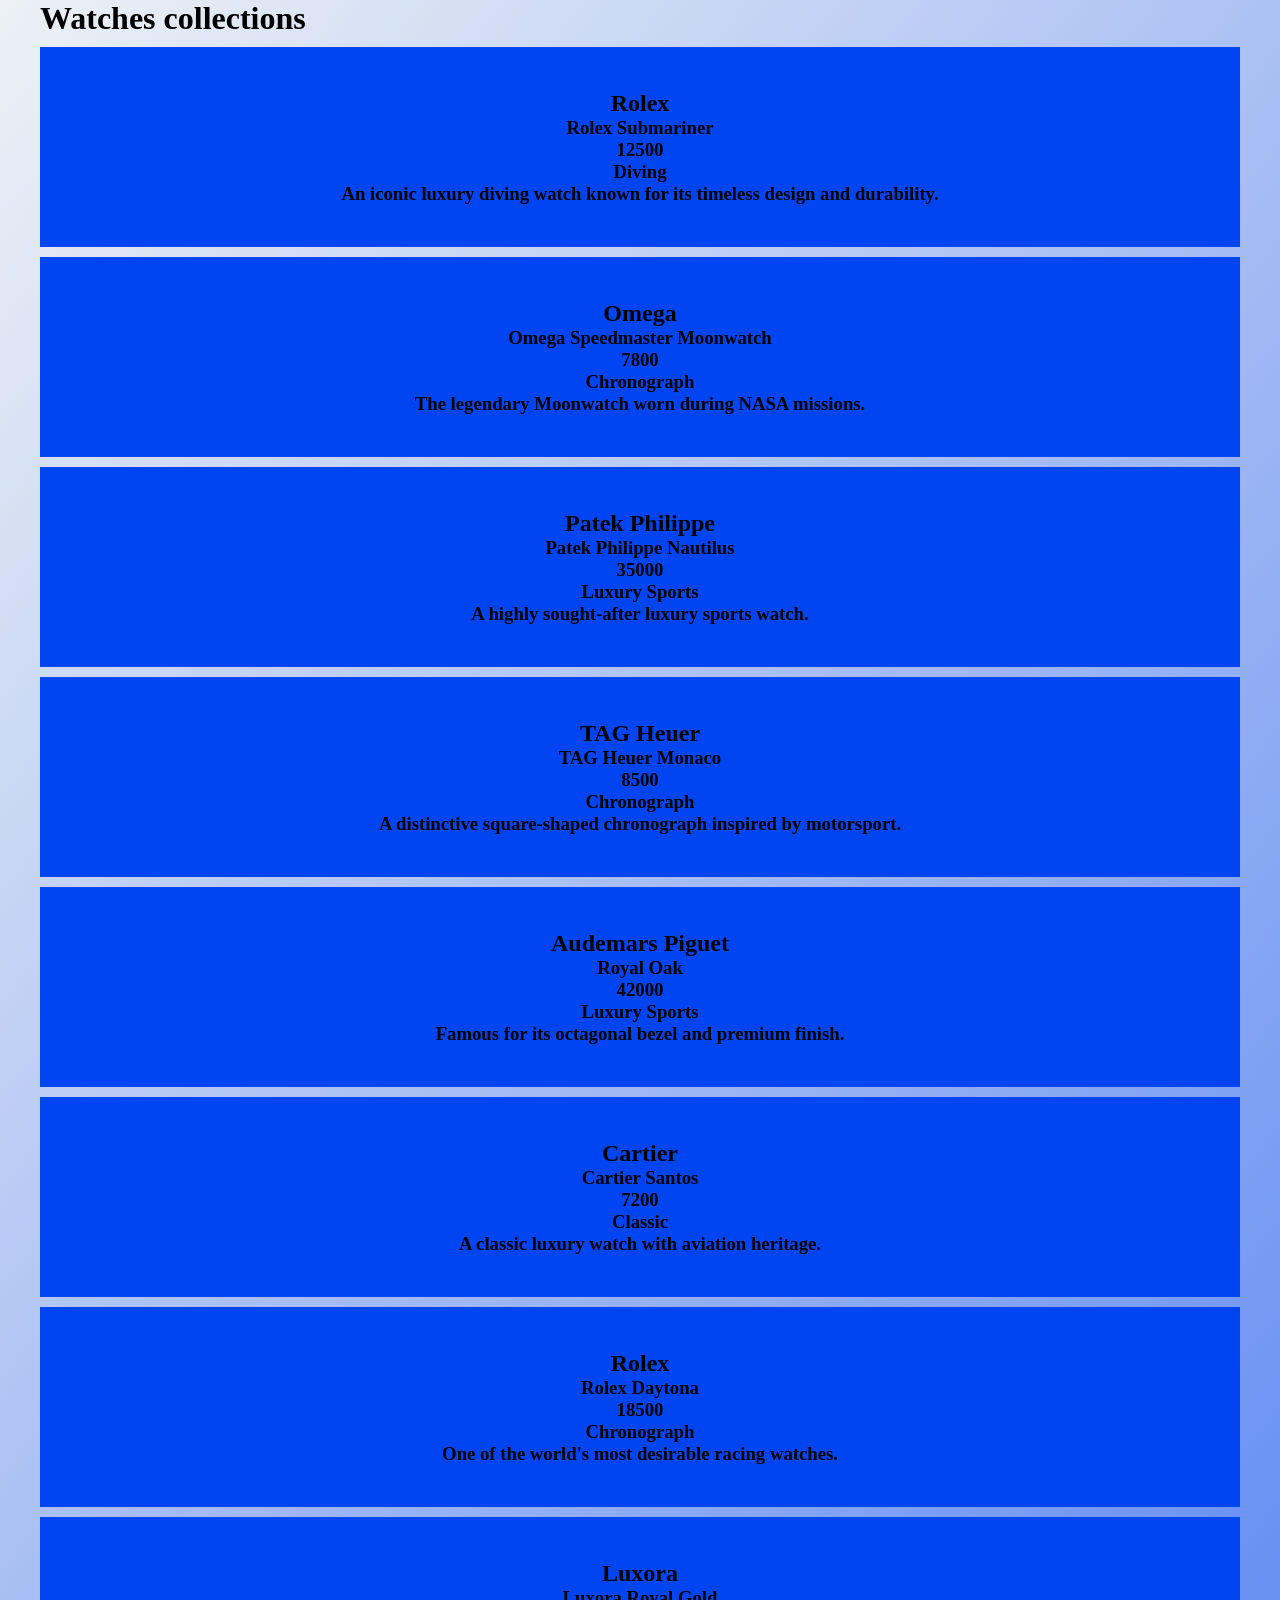
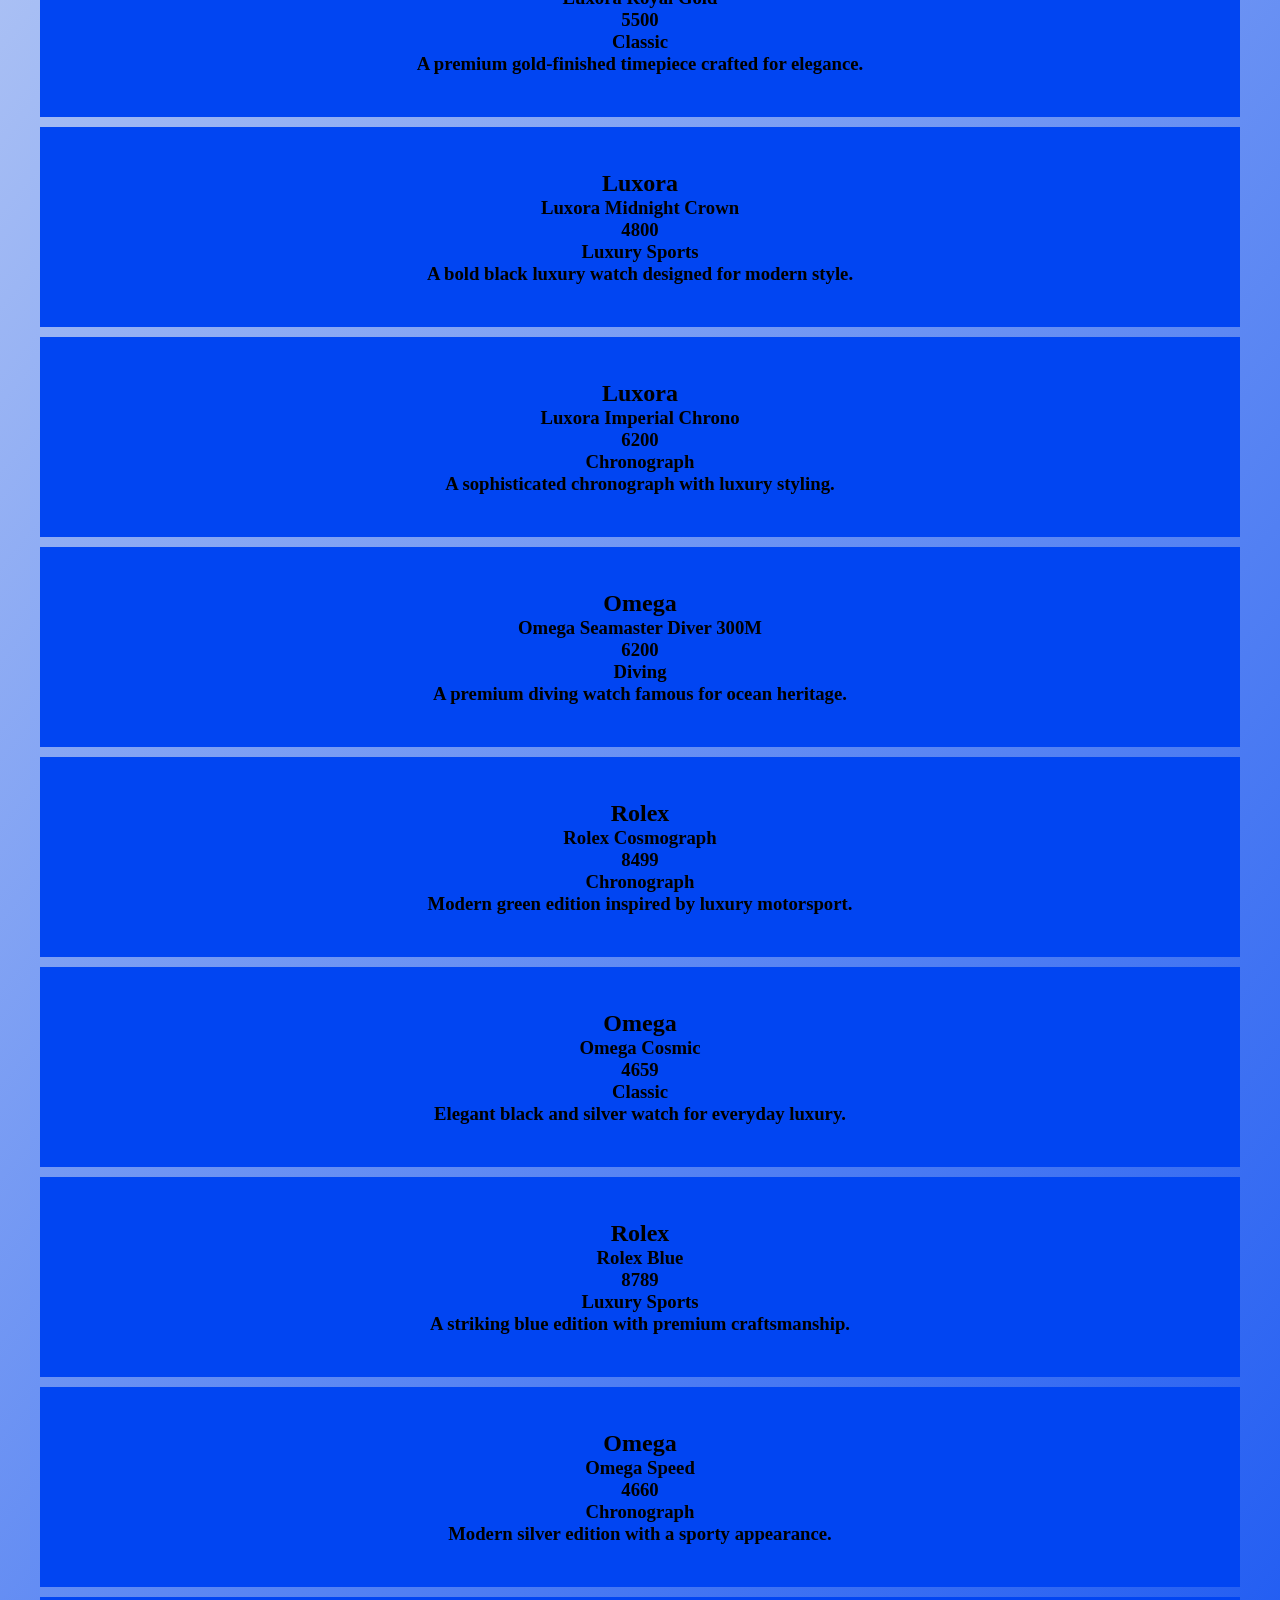
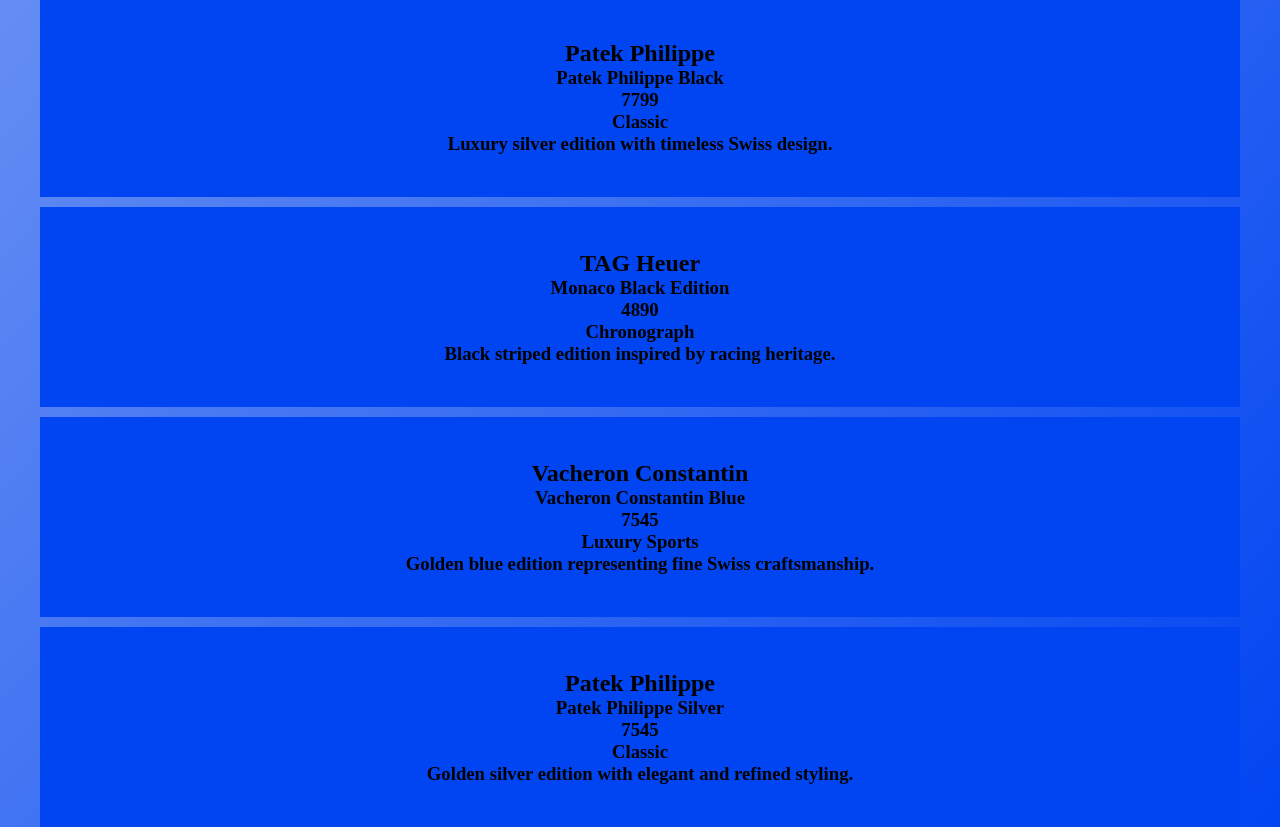
==== productsLists/products.html @ 87d38f94 "some js functionality done.." ====
<!DOCTYPE html>
<html lang="en">
<head>
    <meta charset="UTF-8">
    <meta name="viewport" content="width=device-width, initial-scale=1.0">
    <title>Products Page</title>
    <link rel="stylesheet" href="../productsStyles/style.css">

</head>
<body>
    <div class="productsConatiner">
            <h1>Watches collections</h1>
            <div class="productsCont" id="productsCont"></div>
    </div>

    <script src="products.js"></script>
</body>
</html>
---- productsStyles/style.css ----
* {
    padding: 0;
    margin: 0;
    box-sizing: border-box;
}

body {
    background:linear-gradient(130deg,#EDF1F5,#0145F2);
    display: flex;
    align-items: center;
    justify-content: center;
    gap: 10px;
    /* height: 100vh; */
}


.card{
    display: flex;
    flex-direction: column;
    align-items: center;
    justify-content: center;
    text-align: center;
    background-color: #0145F2;
    height: 200px;
    /* width: 100%; */
    width: 1200px;
    margin-top: 10px;
}
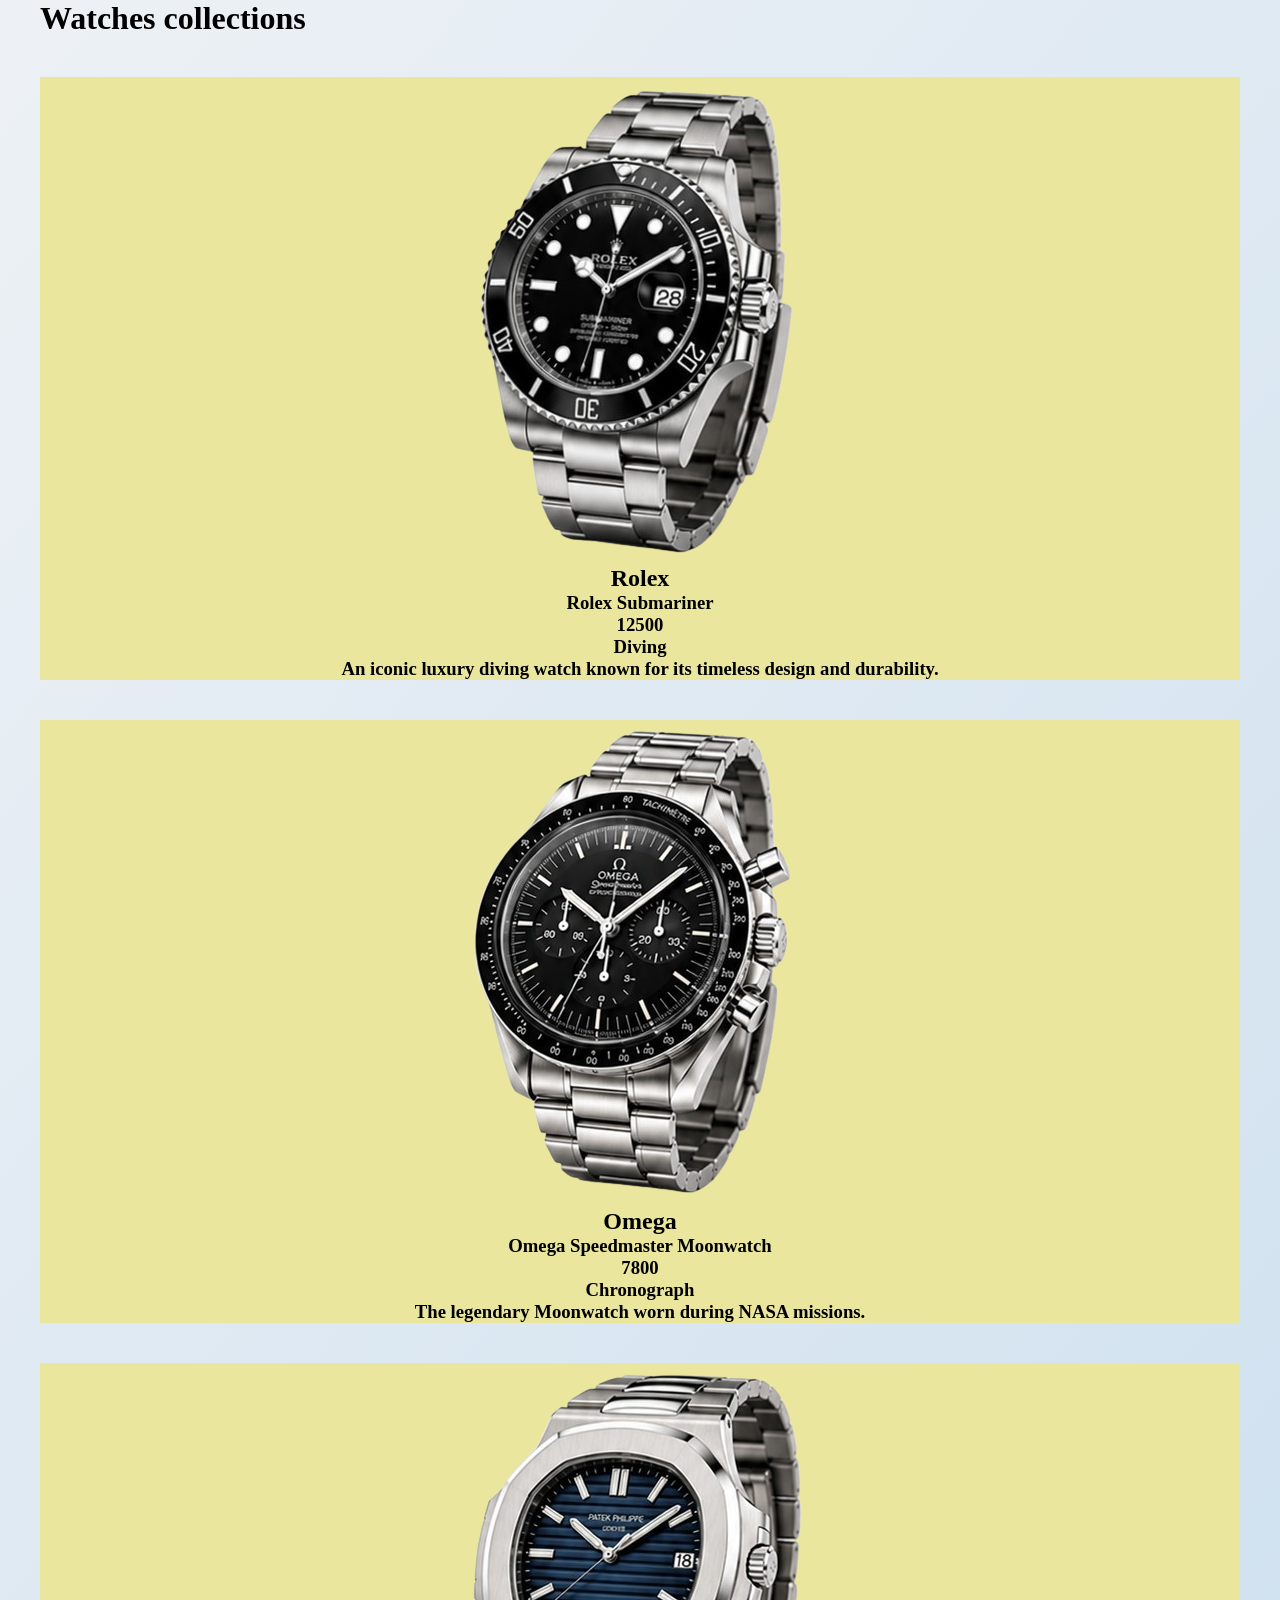
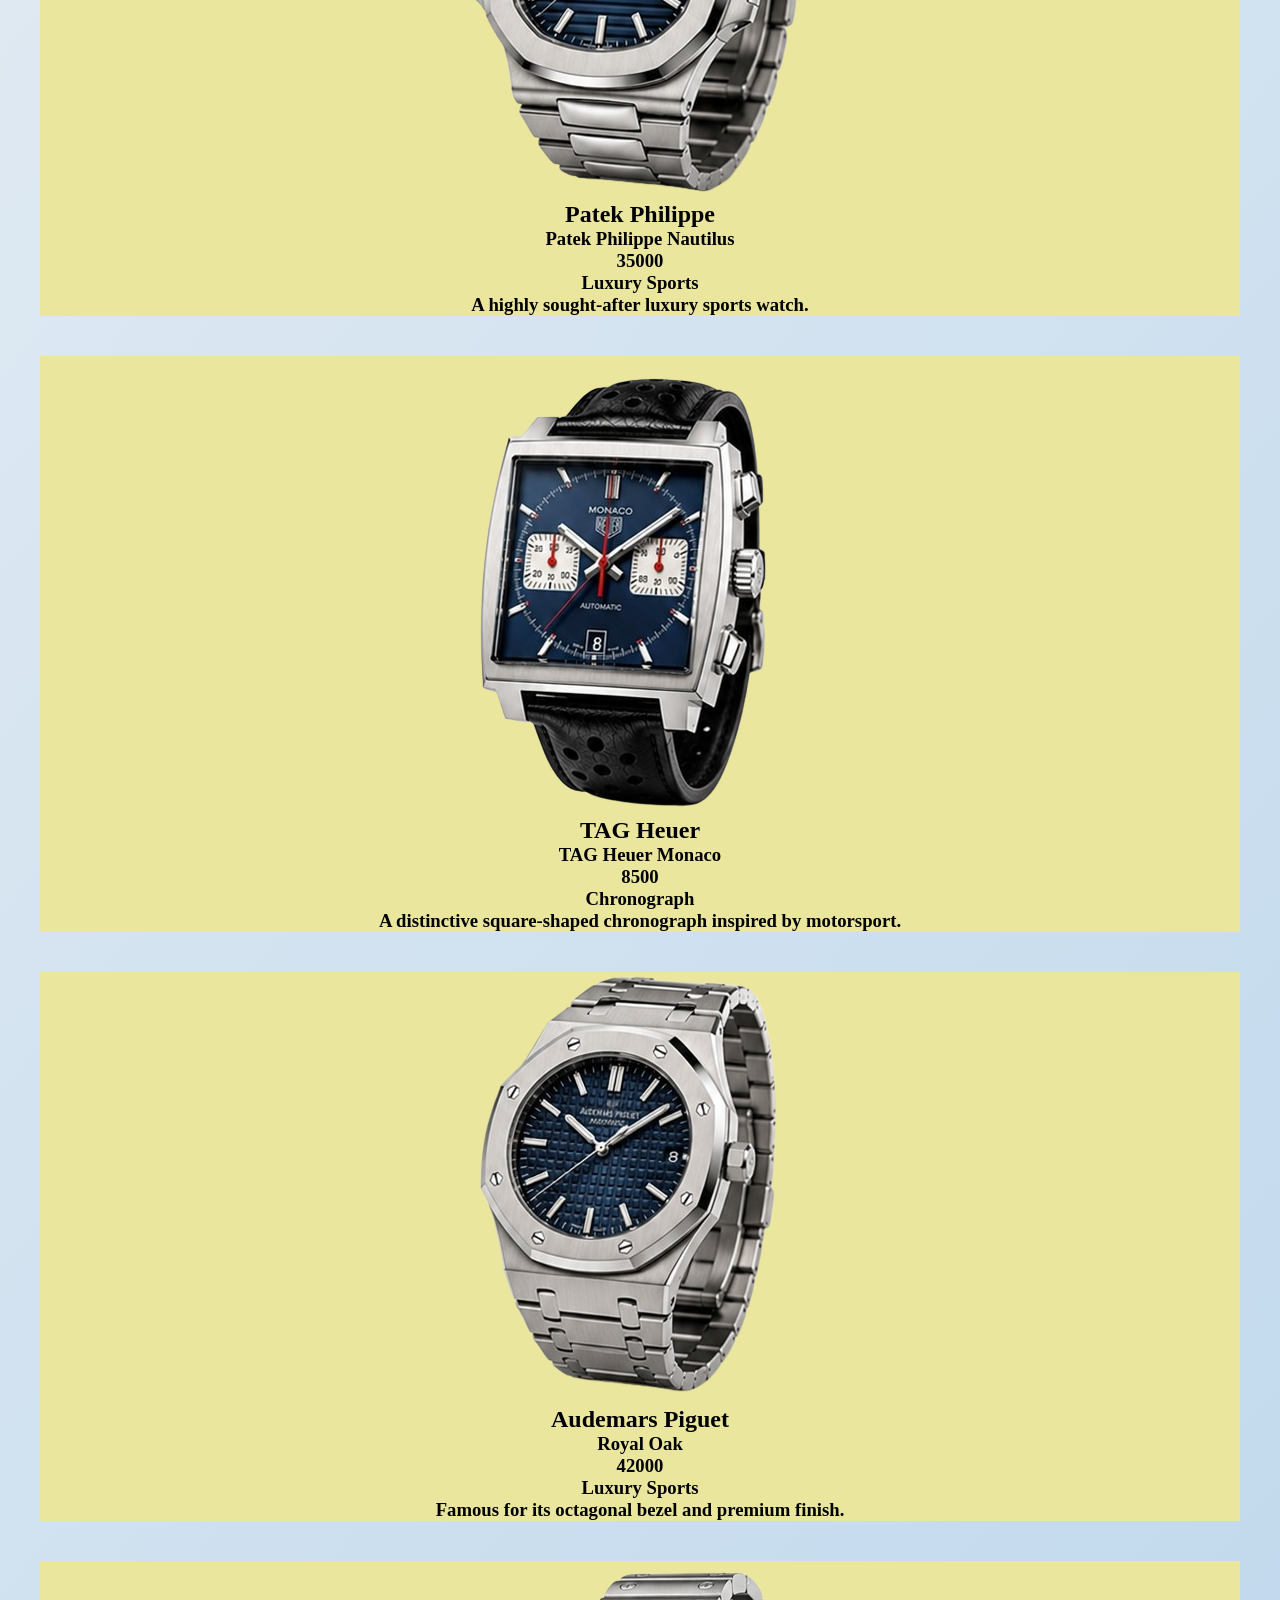
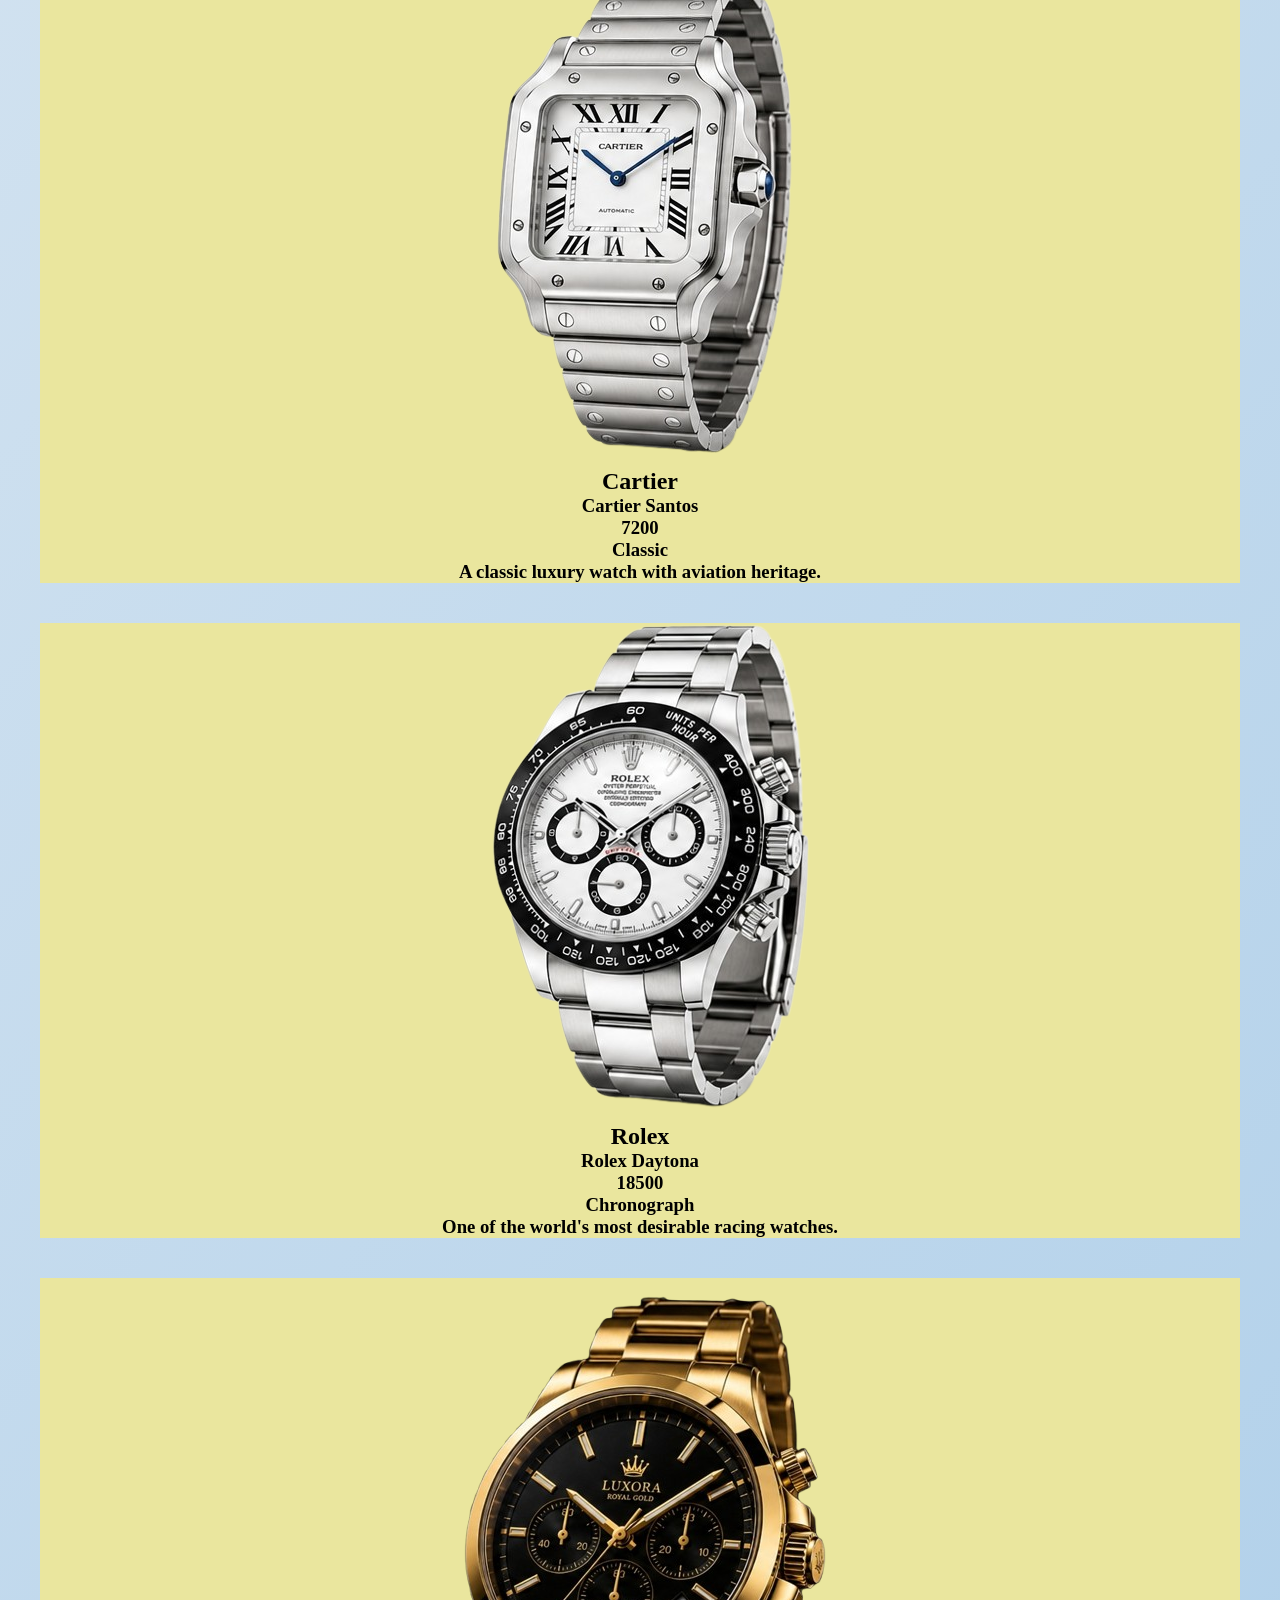
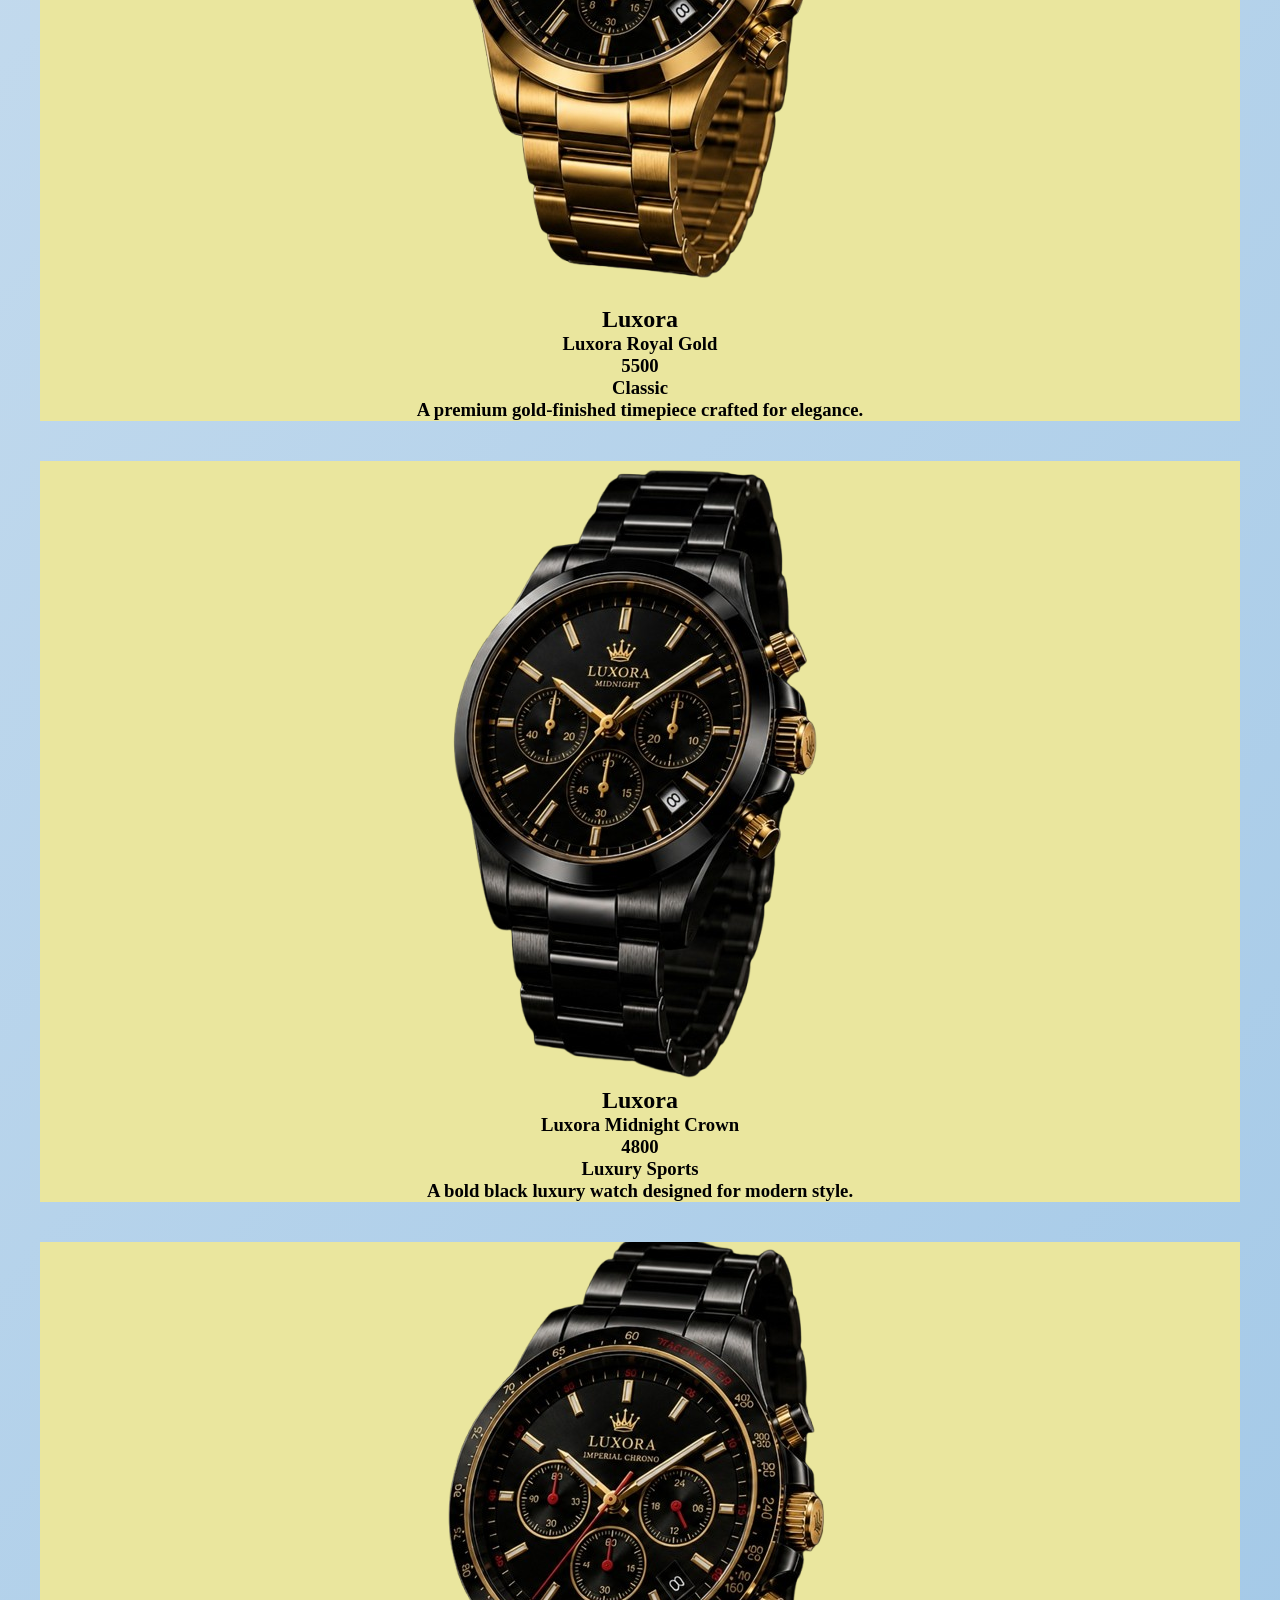
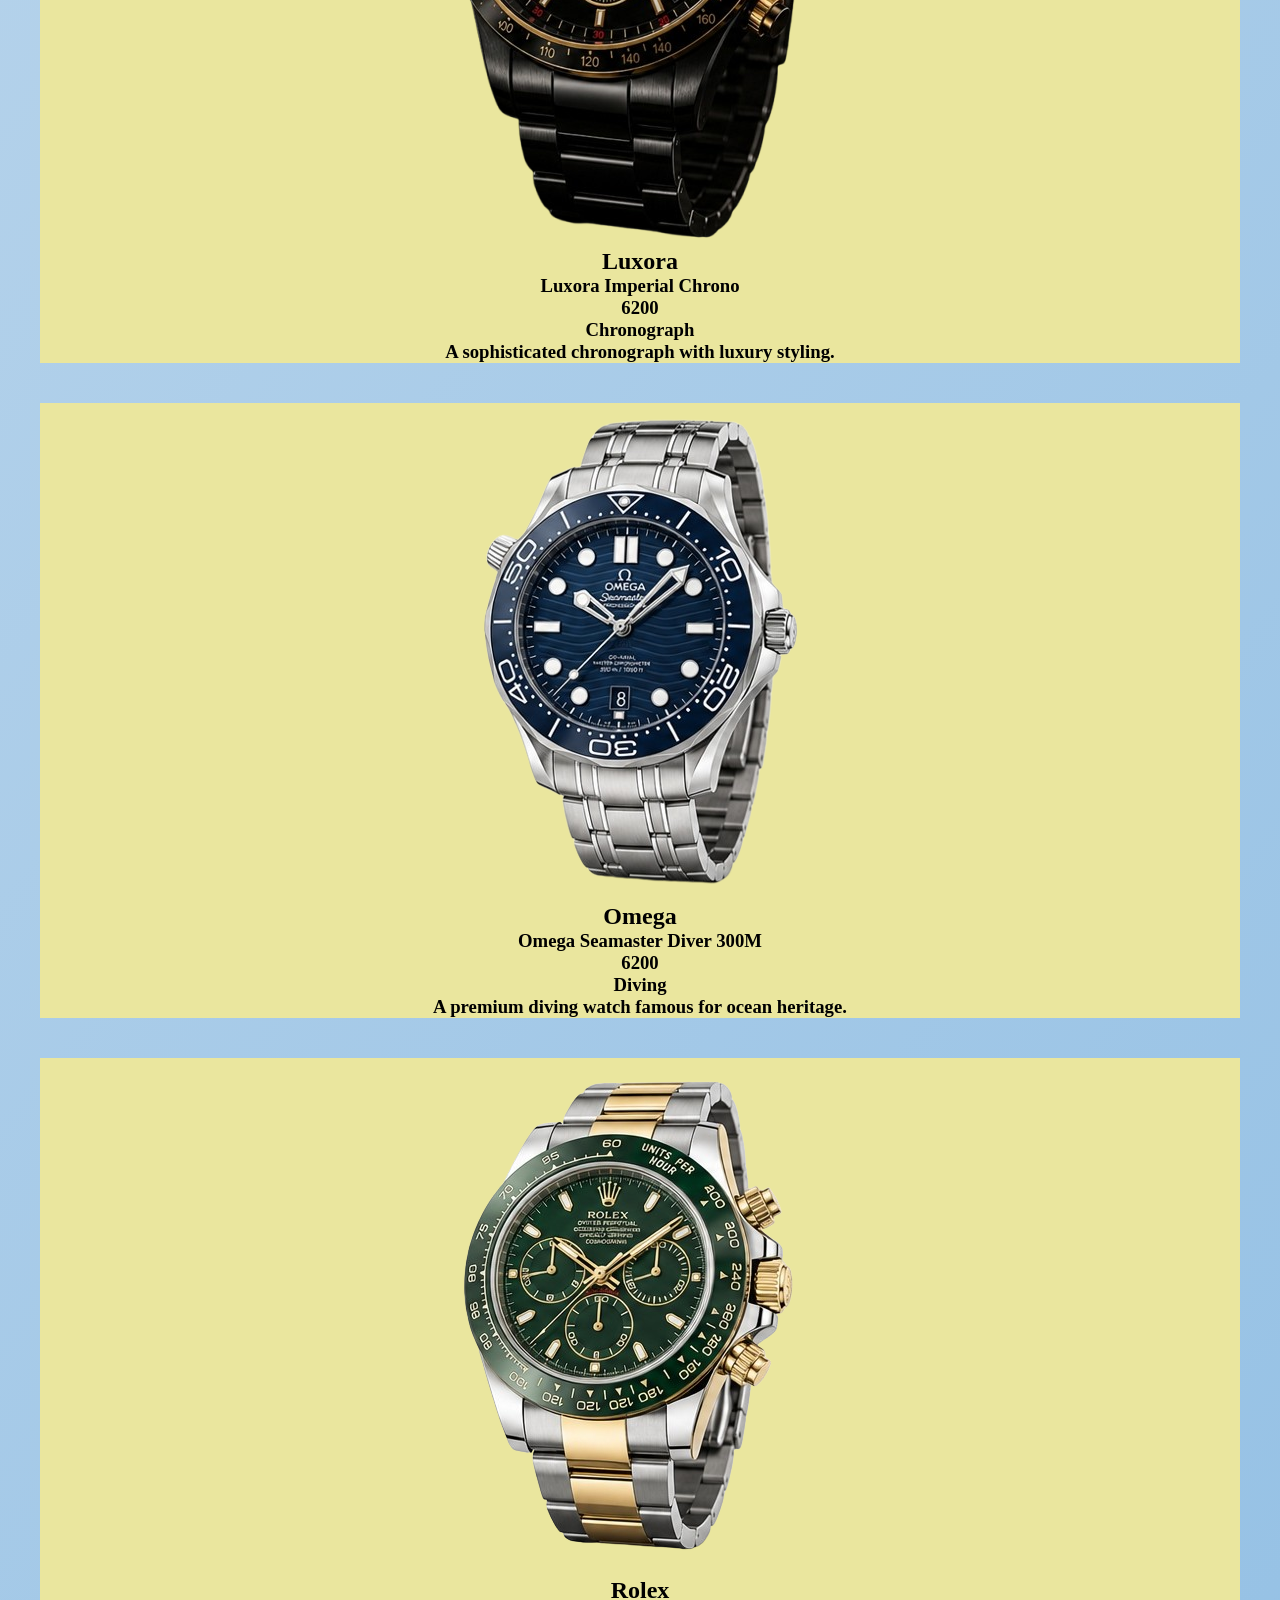
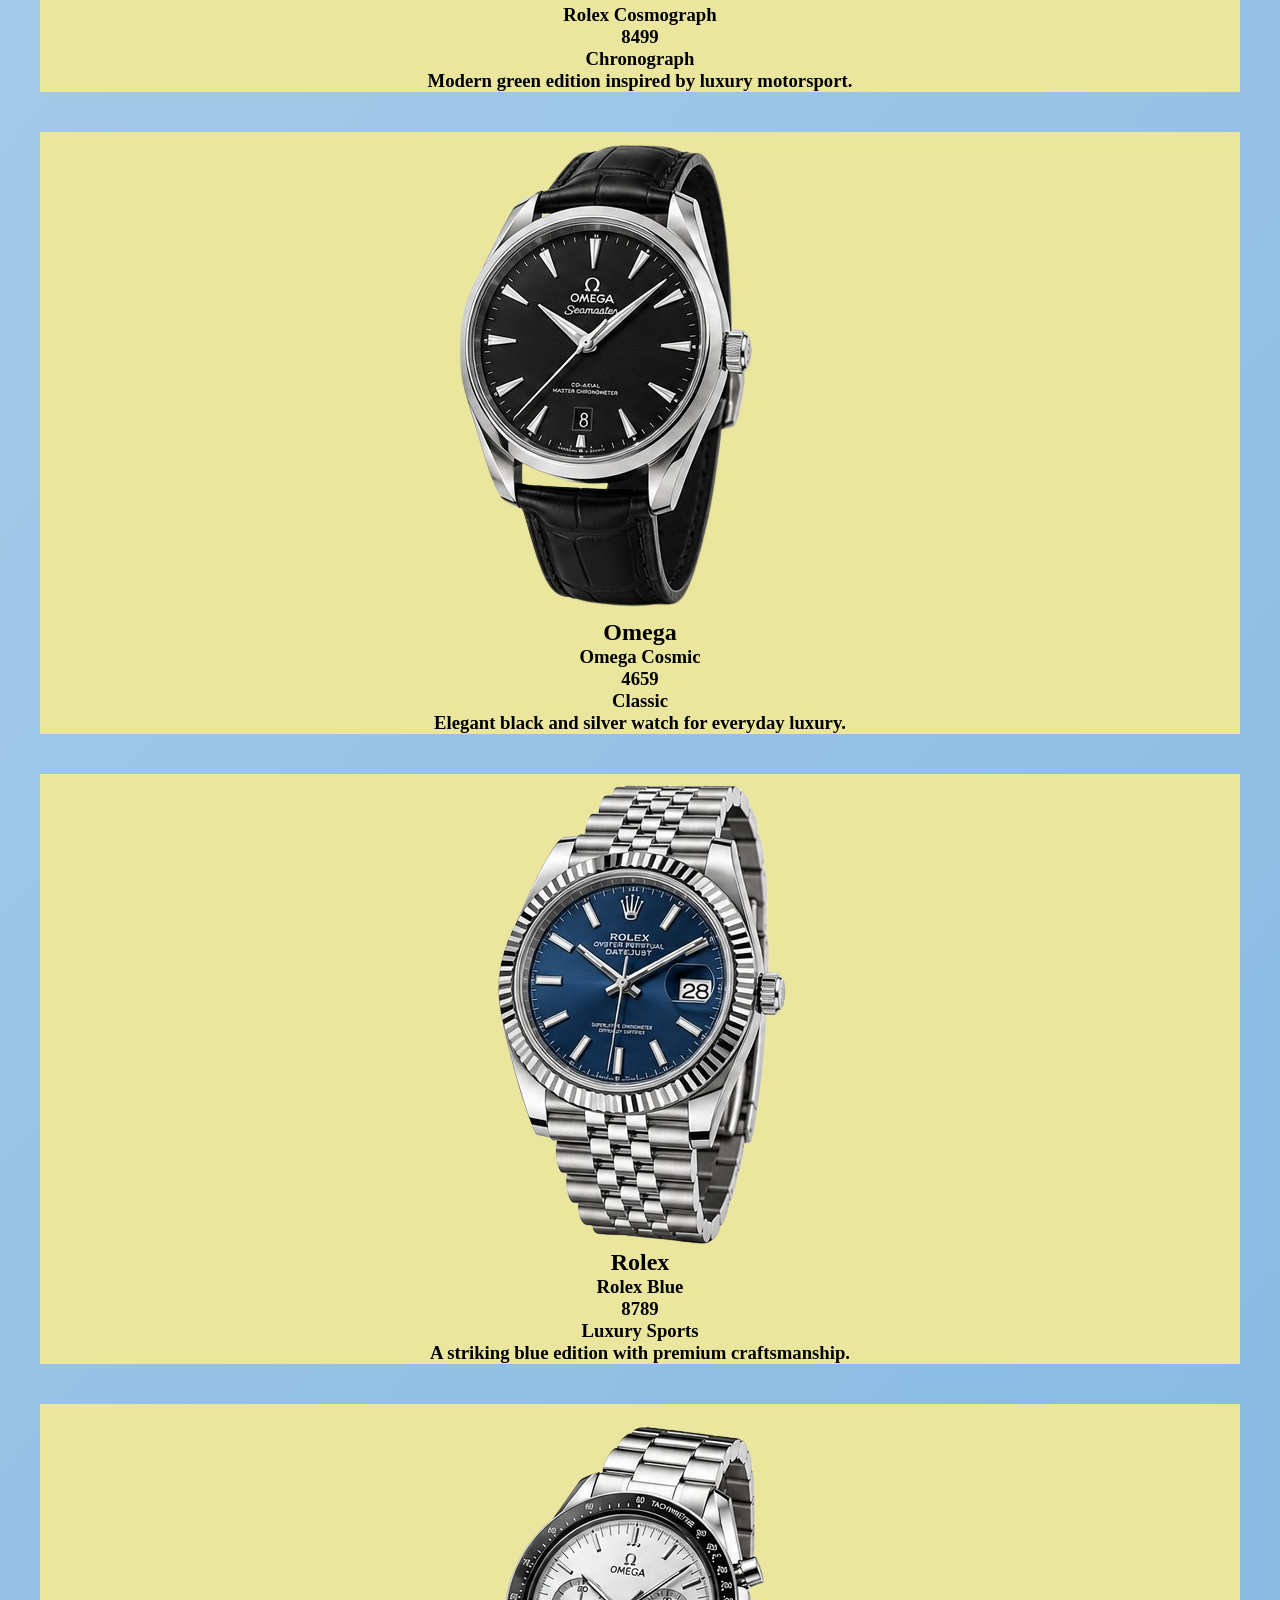
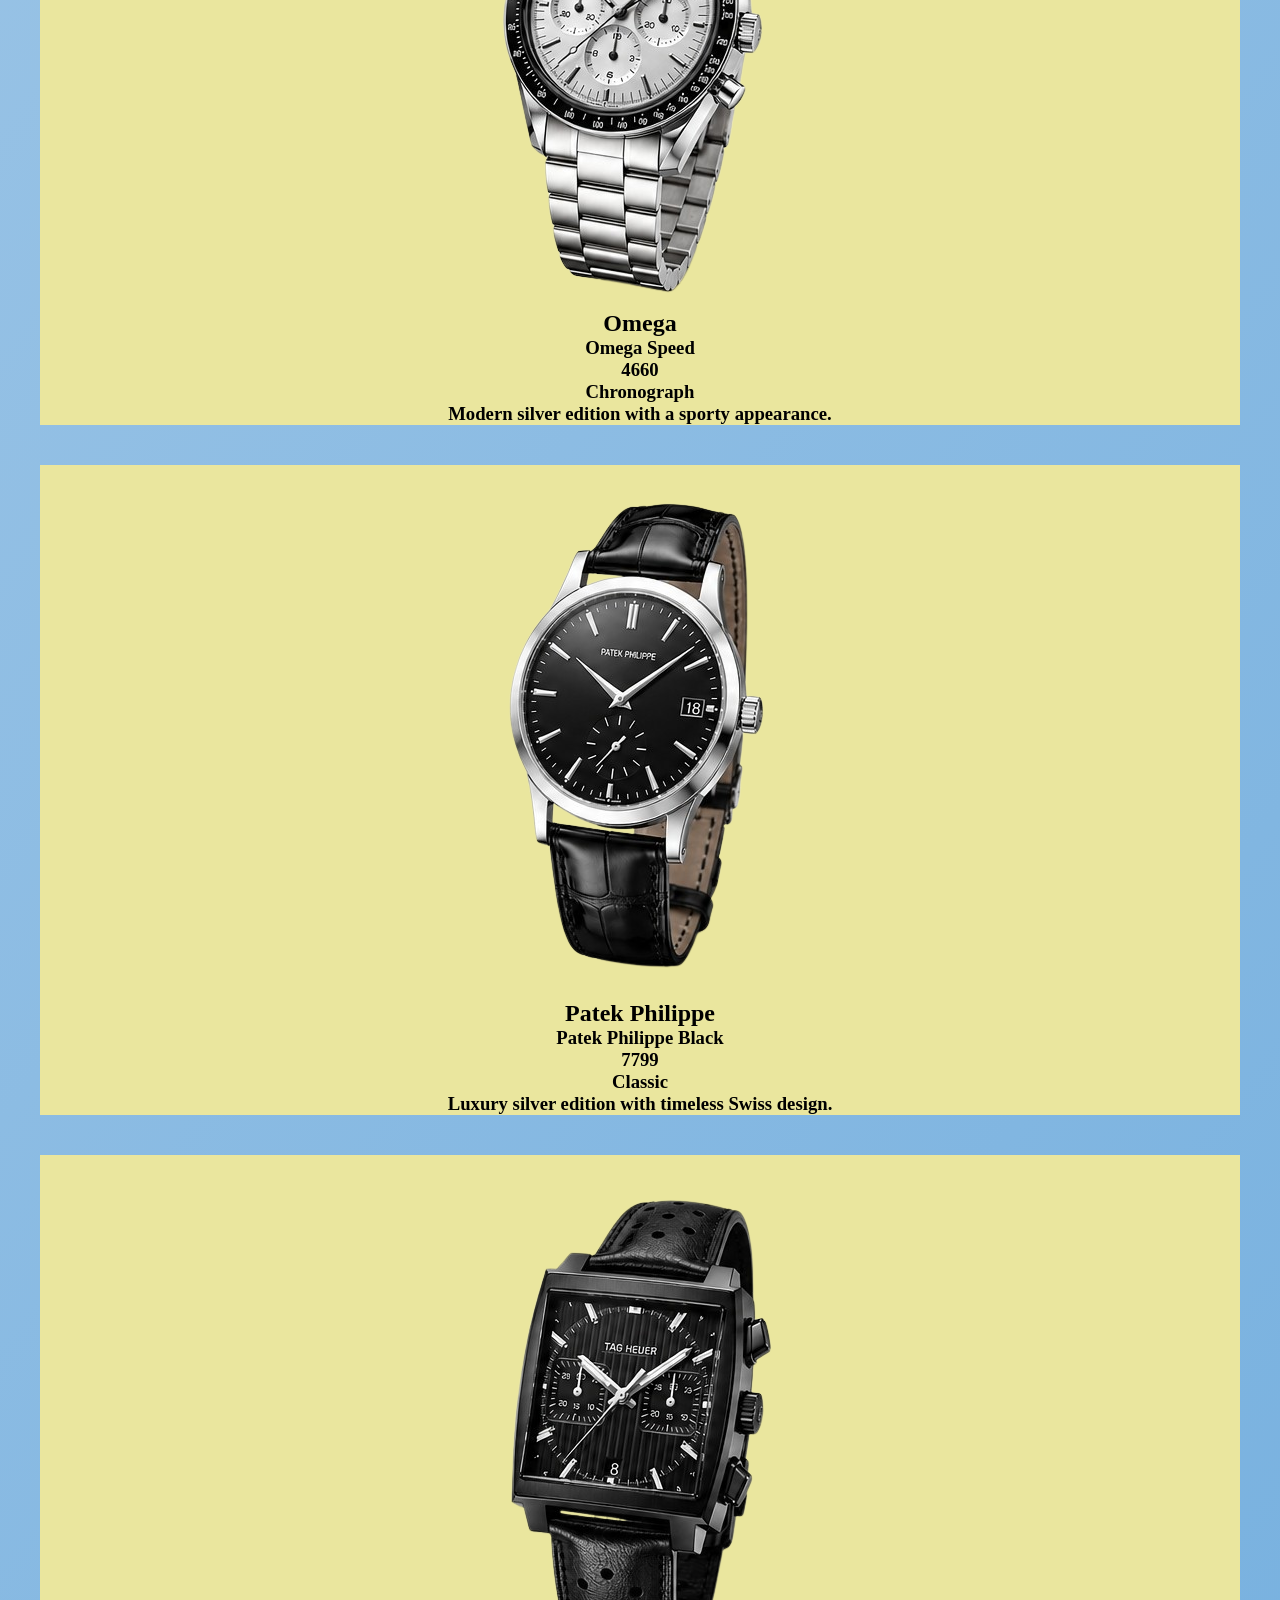
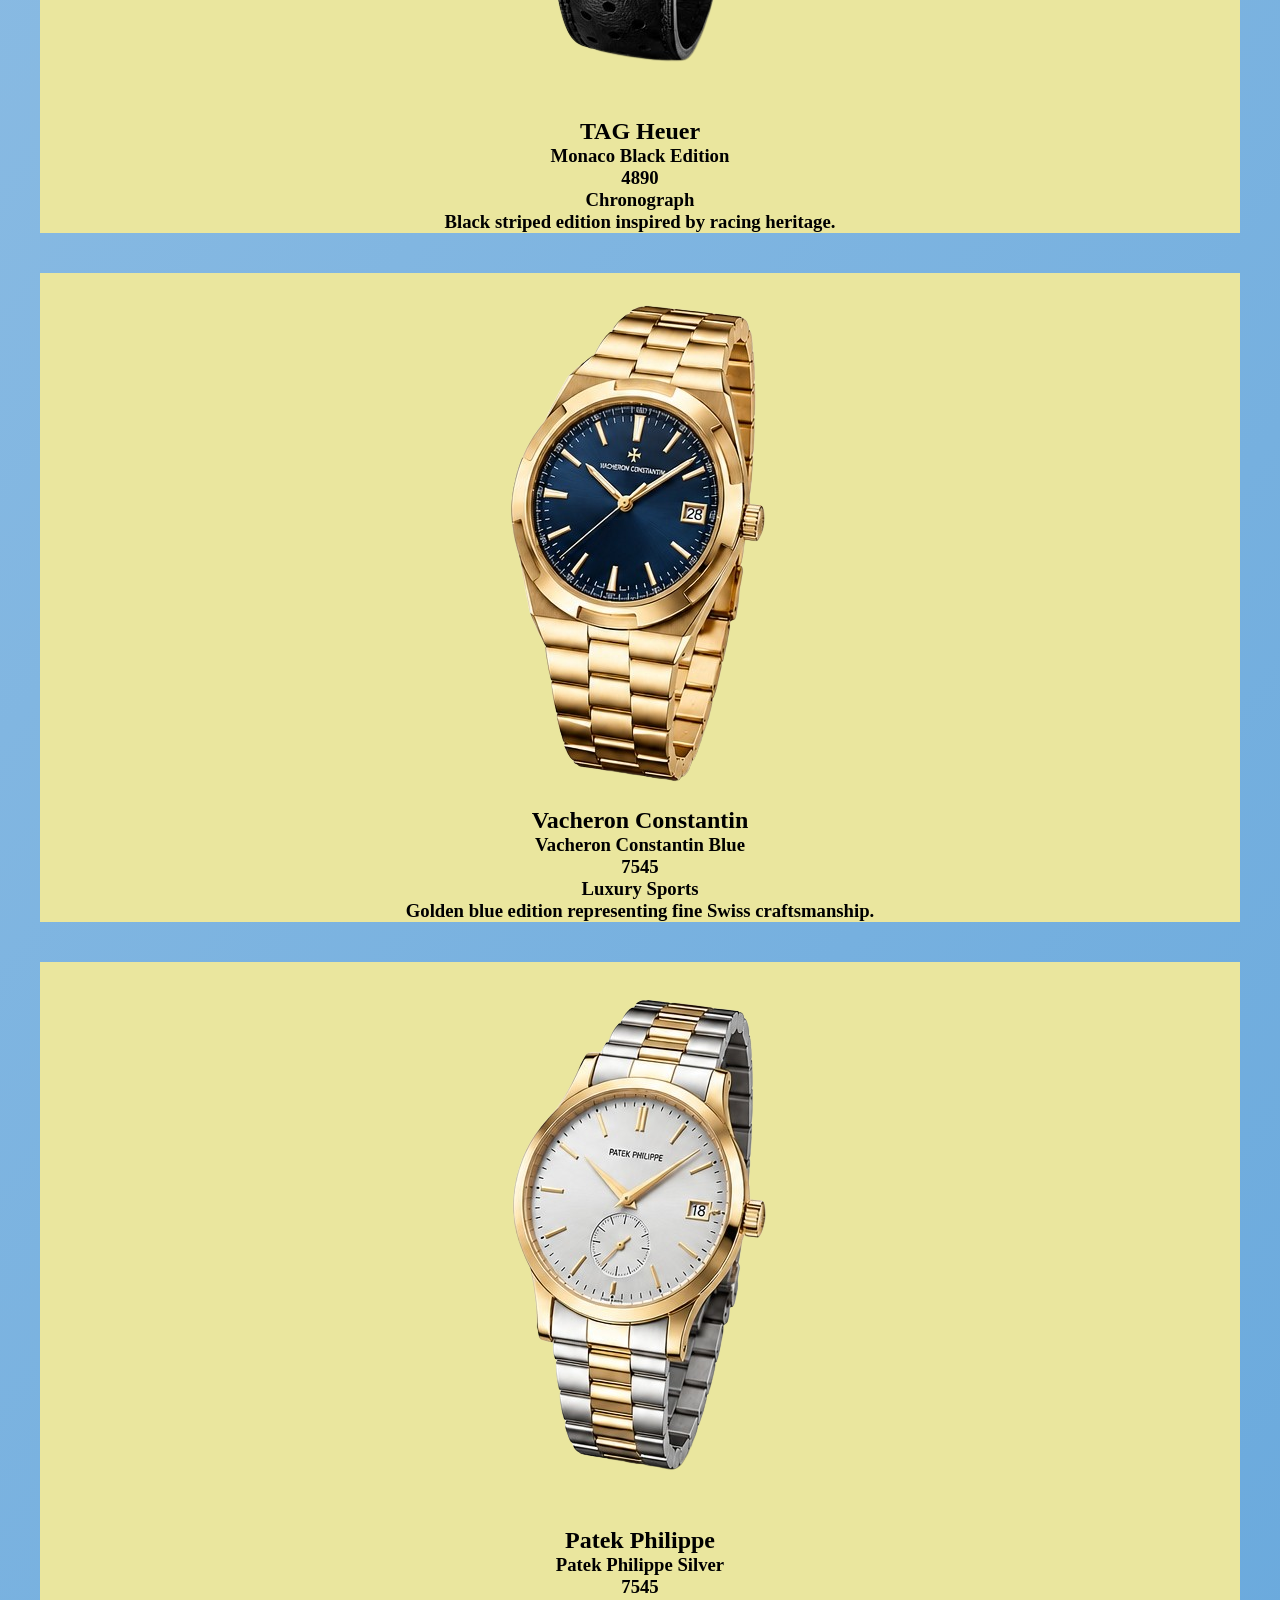
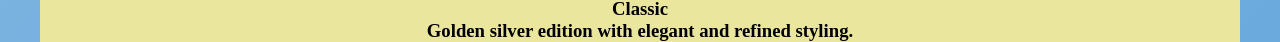
==== commit bd0d560a: "some js functionality done.." ====
--- a/productsLists/products.html
+++ b/productsLists/products.html
@@ -4,7 +4,7 @@
     <meta charset="UTF-8">
     <meta name="viewport" content="width=device-width, initial-scale=1.0">
     <title>Products Page</title>
-    <link rel="stylesheet" href="../productsStyles/style.css">
+    <link rel="stylesheet" href="../productsStyles/product.css">
 
 </head>
 <body>
--- a/productsStyles/product.css
+++ b/productsStyles/product.css
@@ -0,0 +1,29 @@
+* {
+    padding: 0;
+    margin: 0;
+    box-sizing: border-box;
+}
+
+body {
+    background:linear-gradient(130deg,#EDF1F5,#6baadd);
+    background-repeat: no-repeat;
+    display: flex;
+    align-items: center;
+    justify-content: center;
+    gap: 10px;
+    min-height: 100vh;
+}
+
+
+.card{
+    display: flex;
+    flex-direction: column;
+    align-items: center;
+    justify-content: center;
+    text-align: center;
+    background-color: #eae69e;
+    min-height: 250px;
+    /* width: 100%; */
+    width: 1200px;
+    margin-top: 40px;
+}
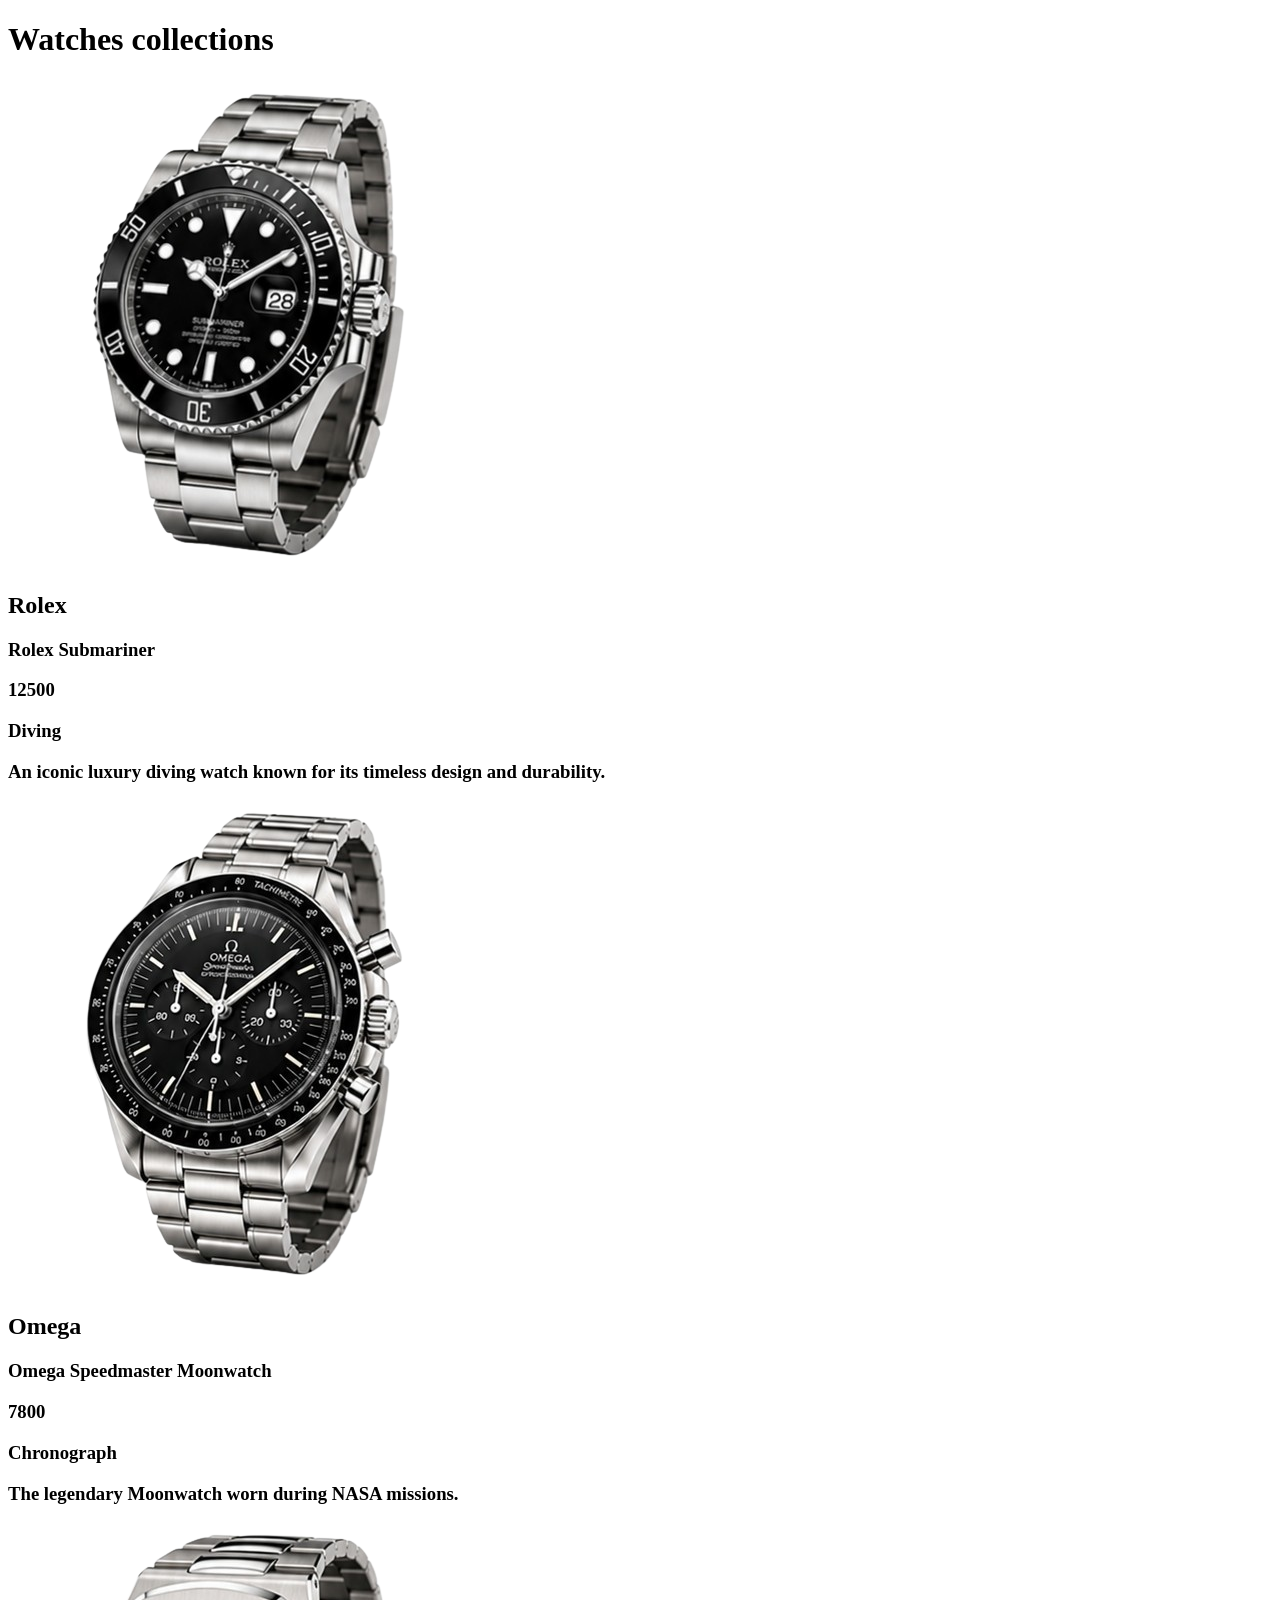
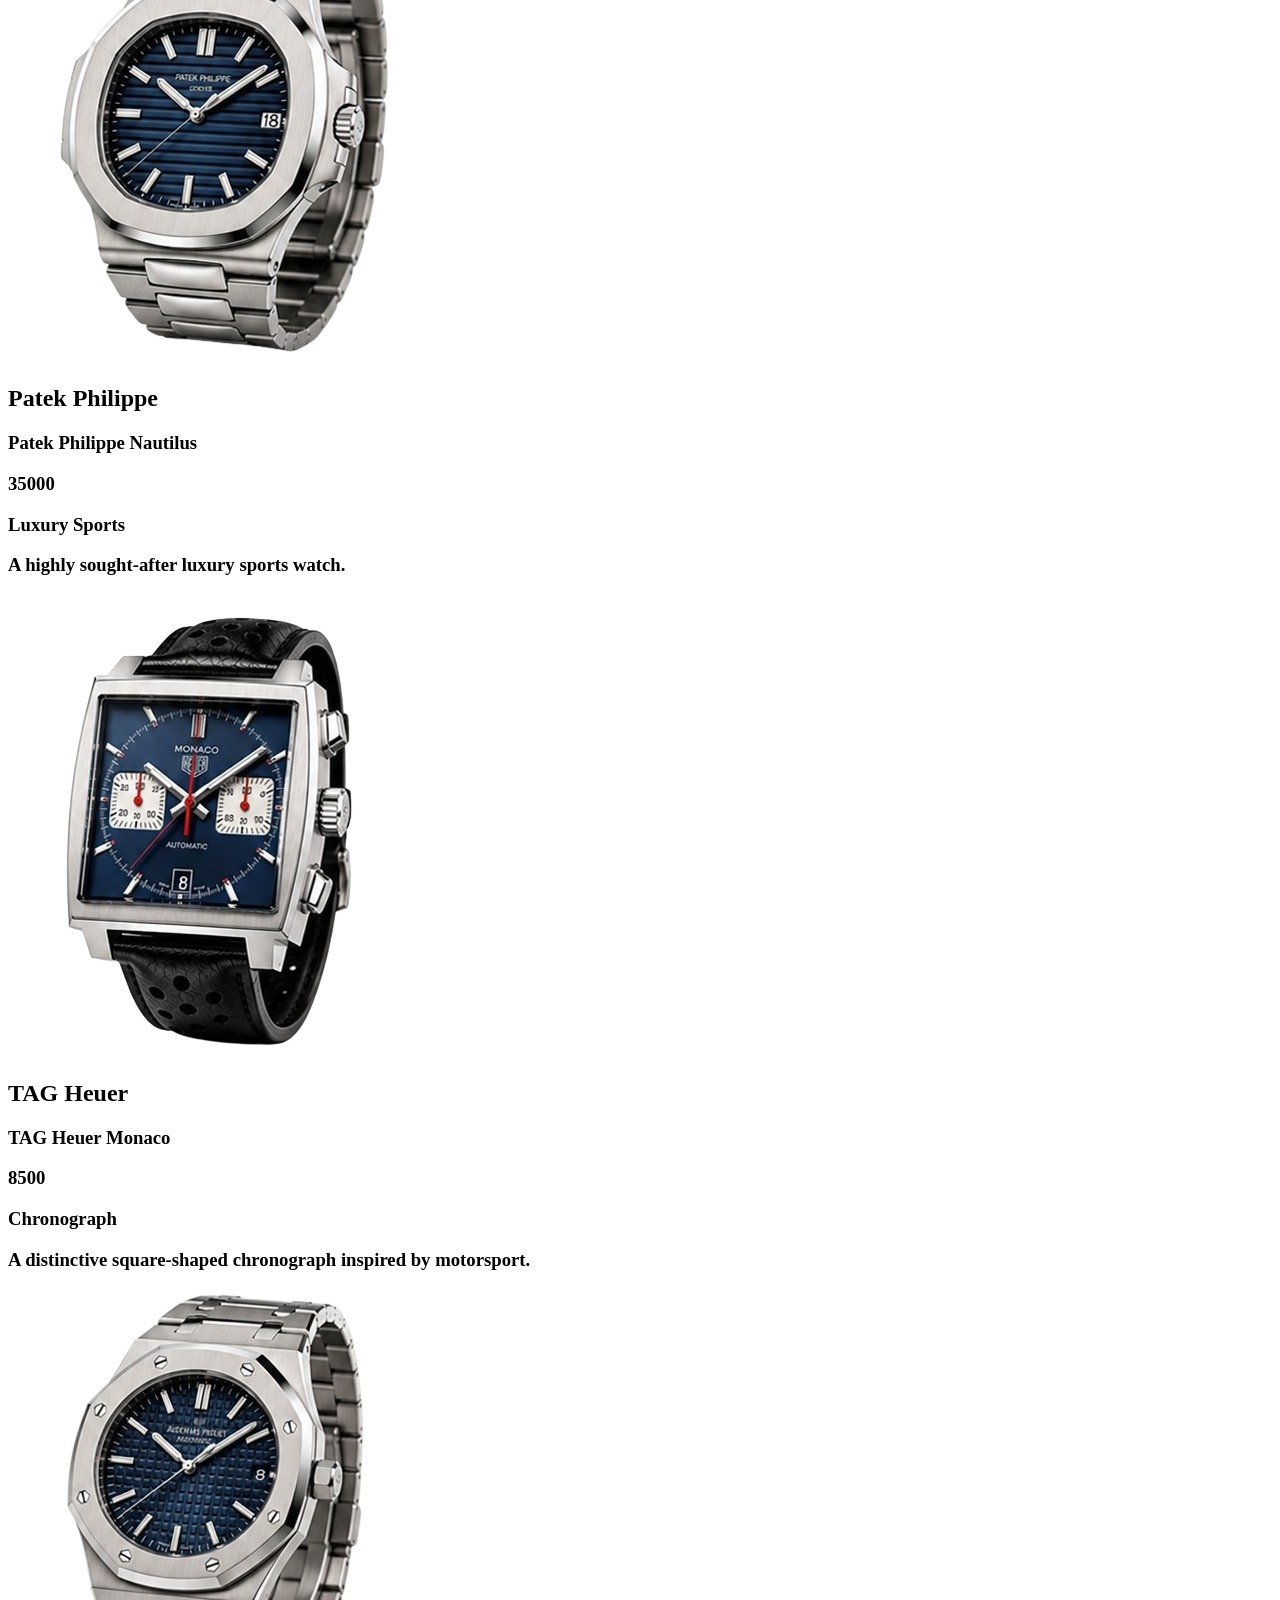
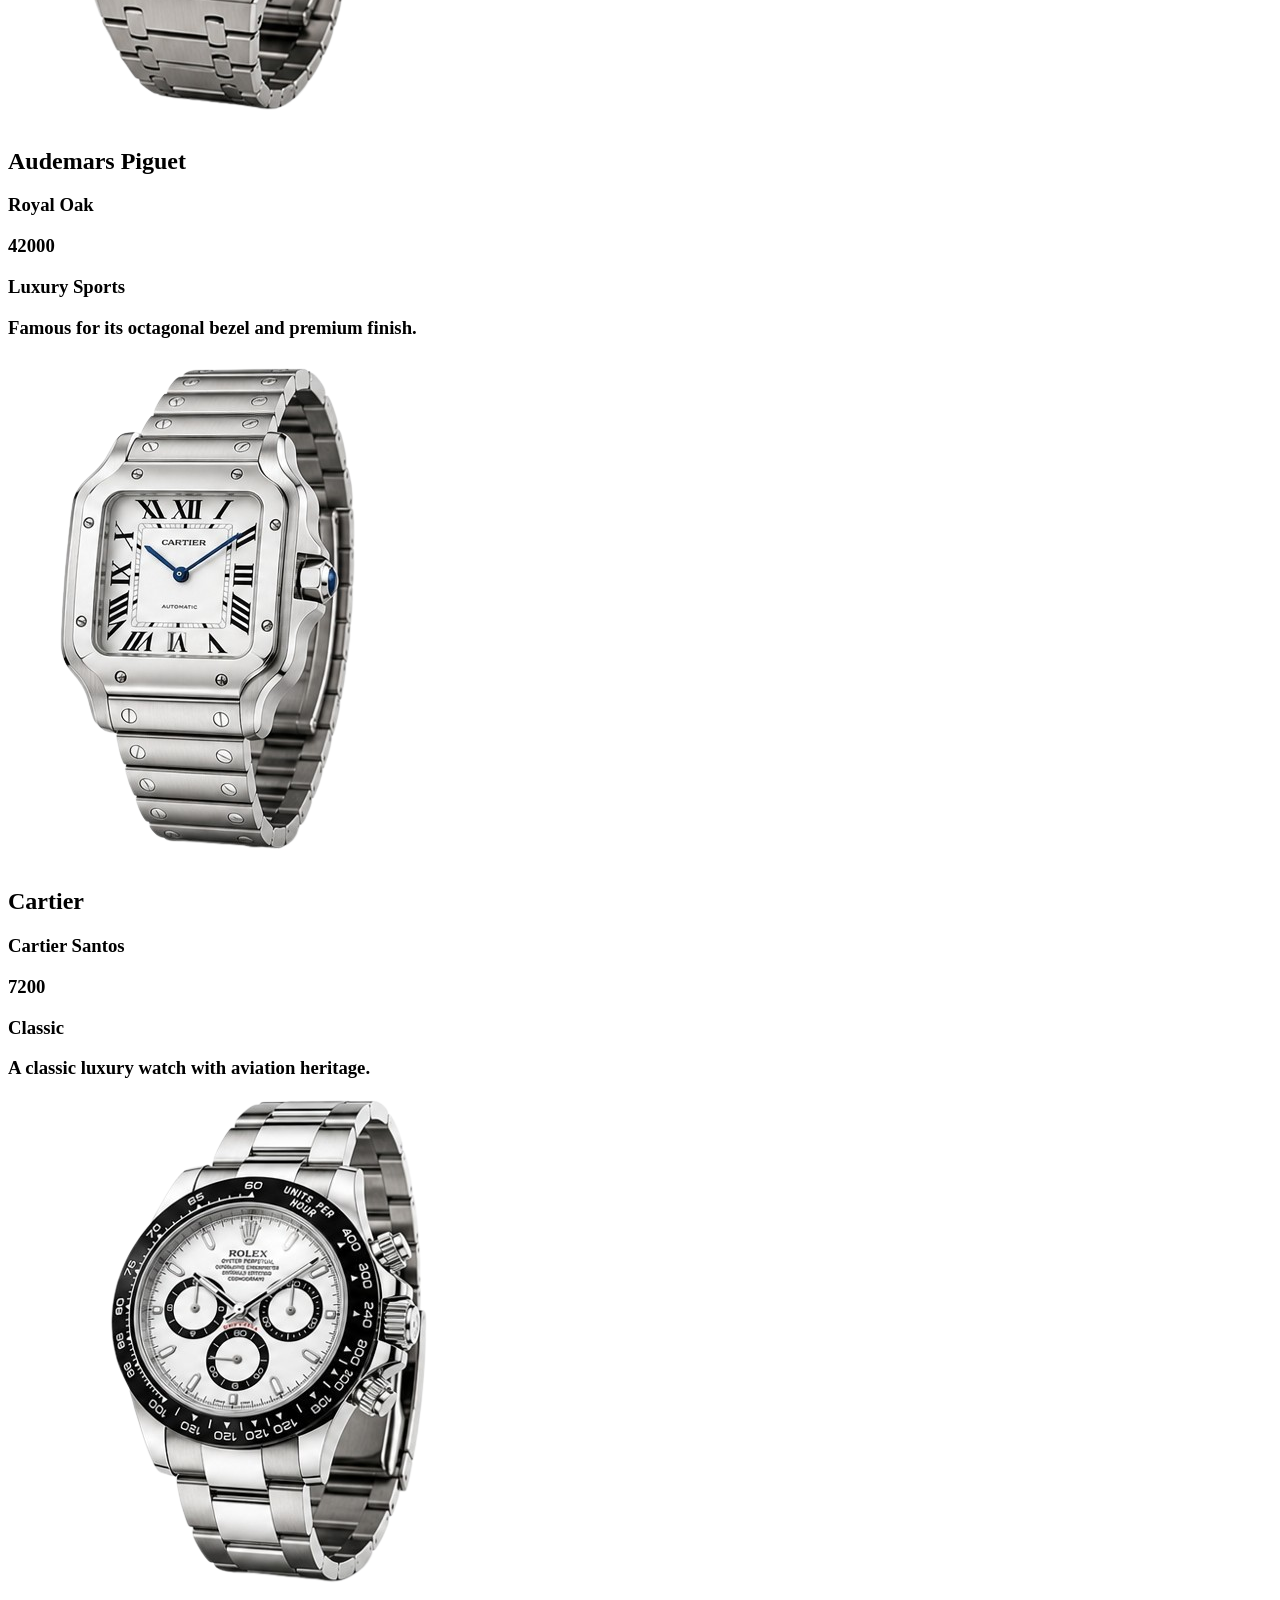
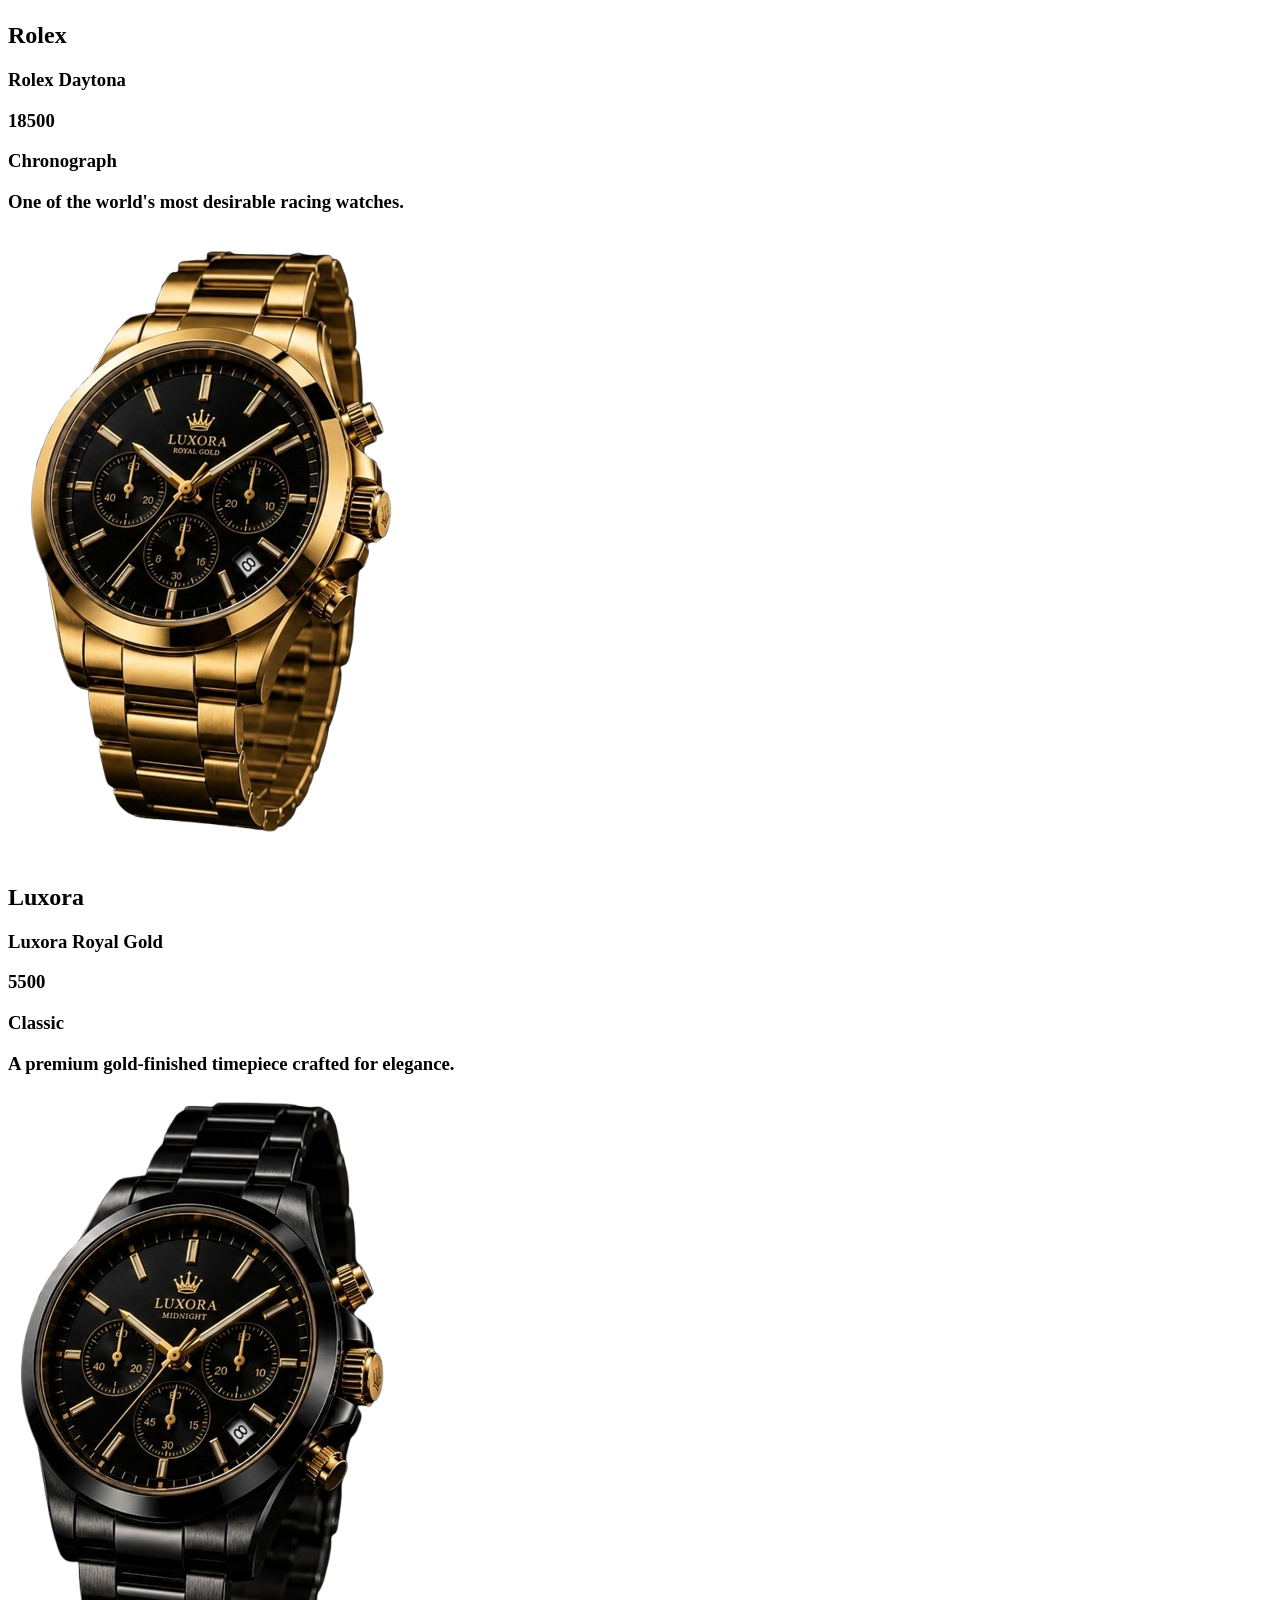
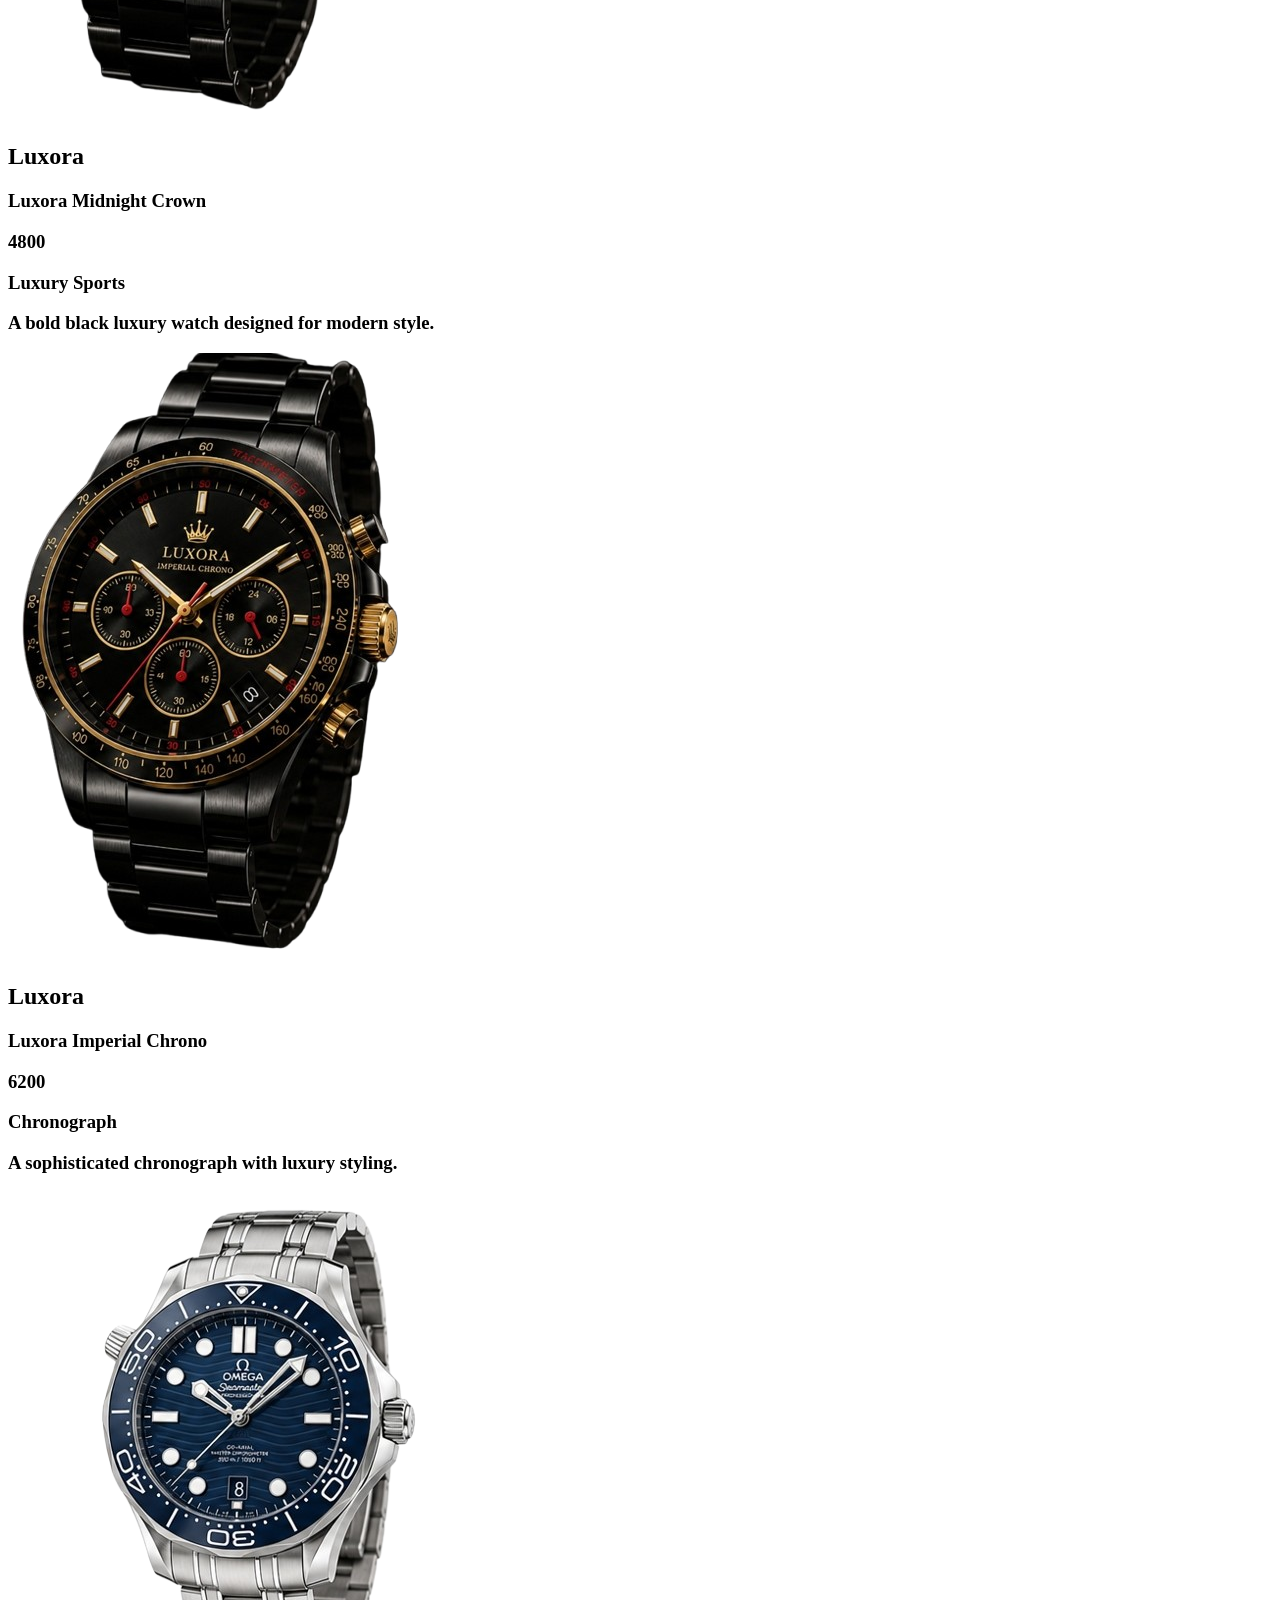
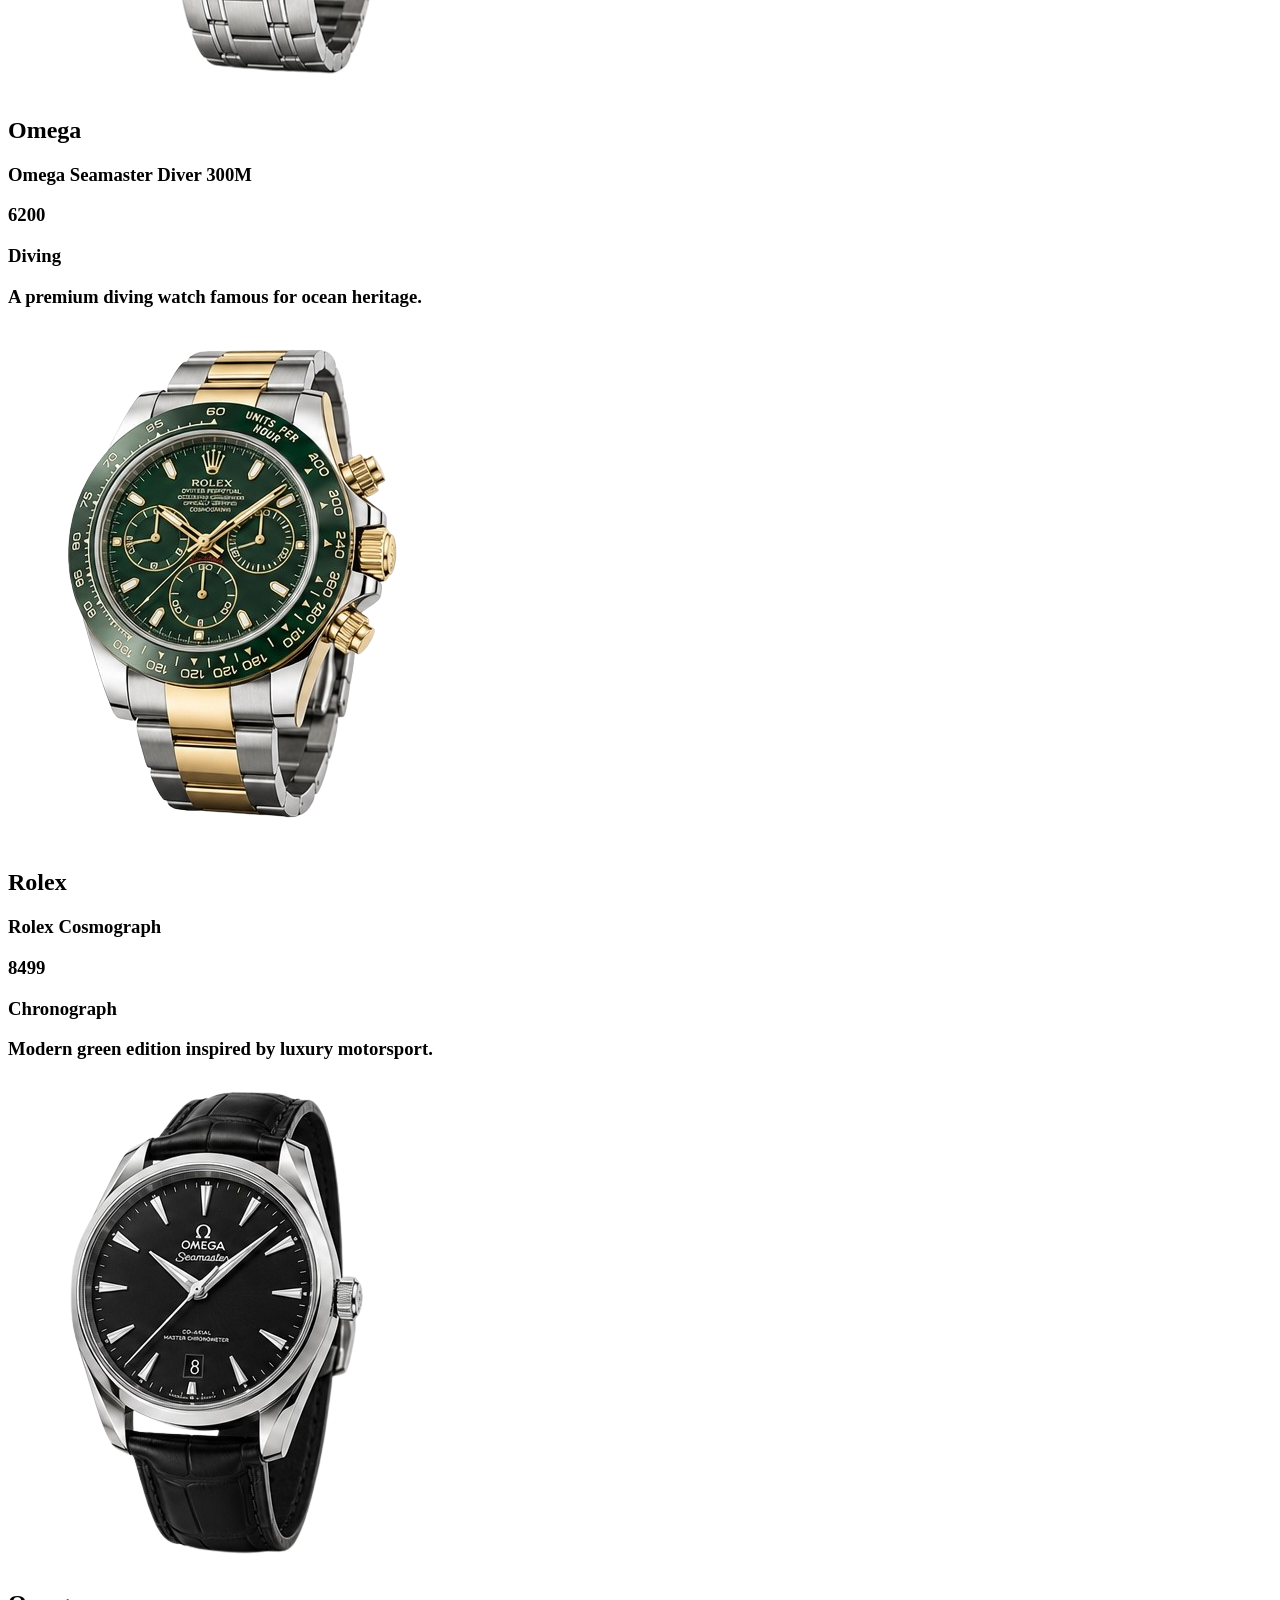
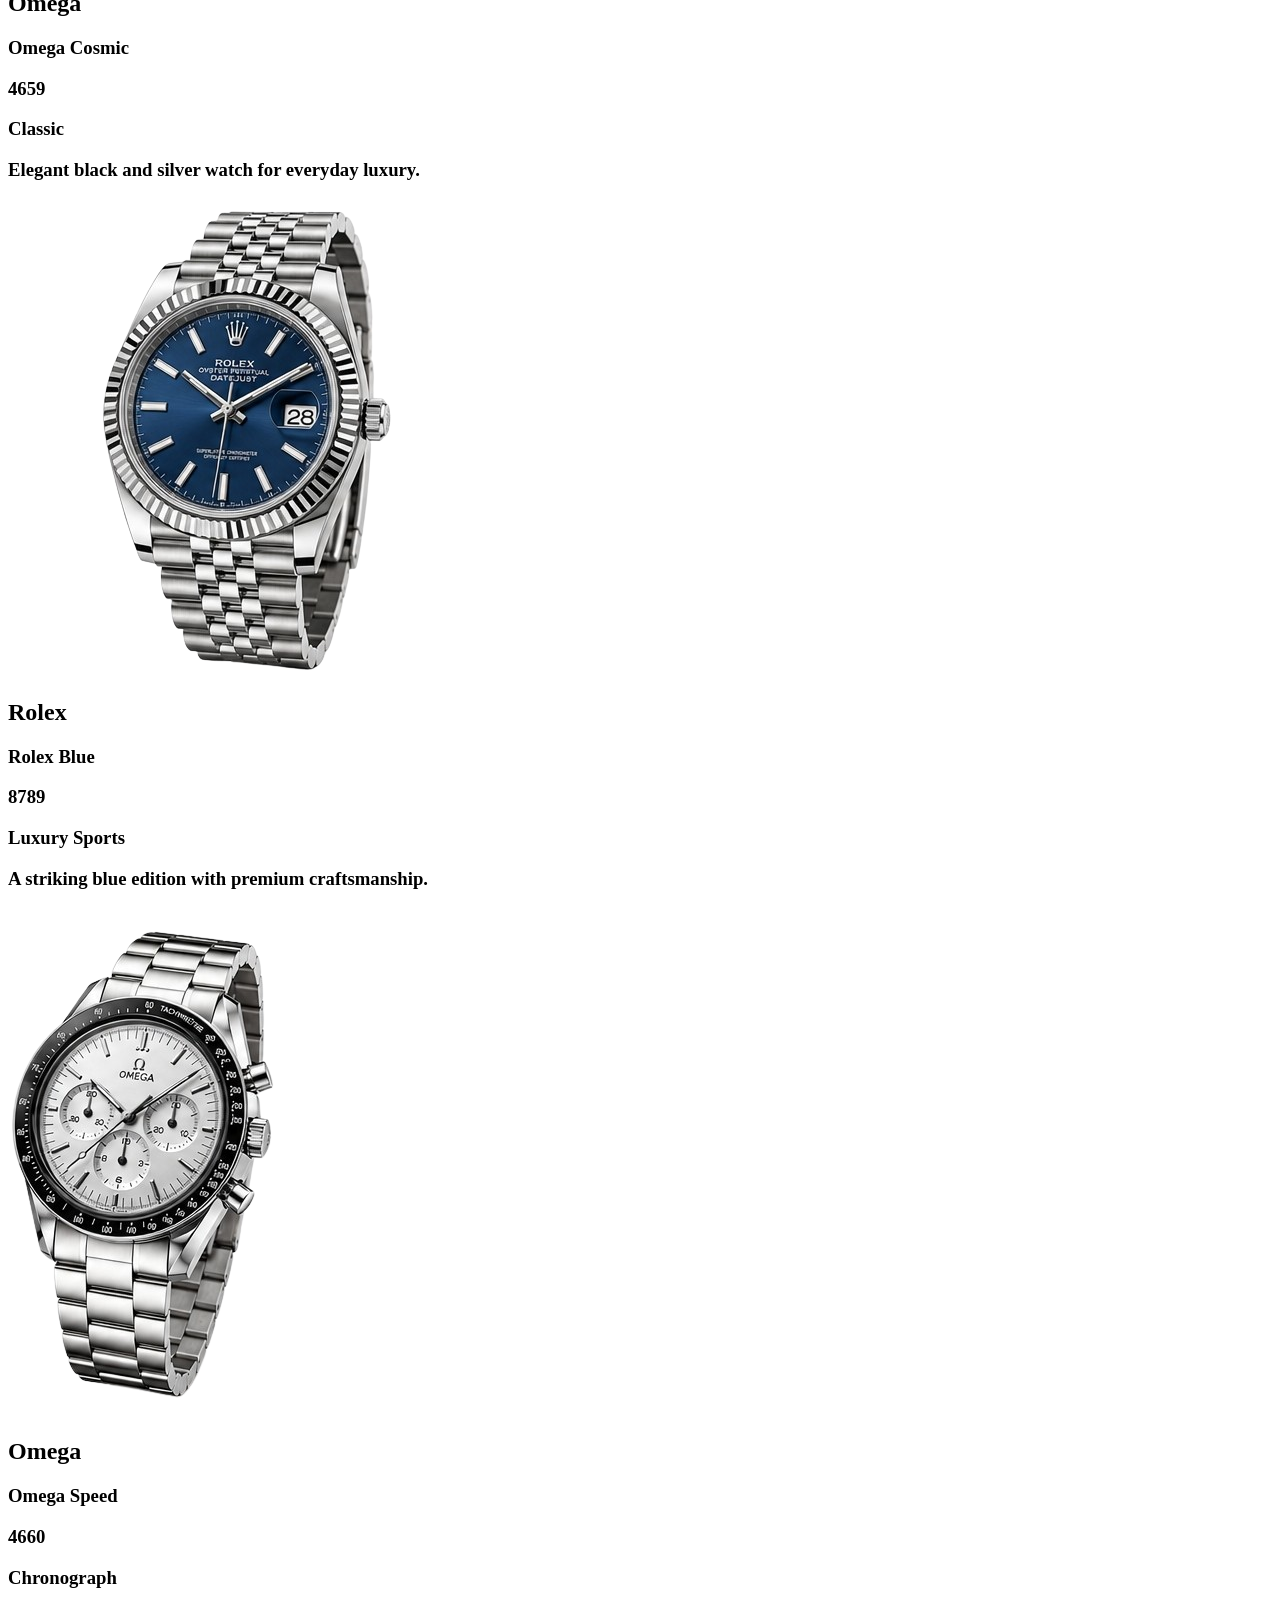
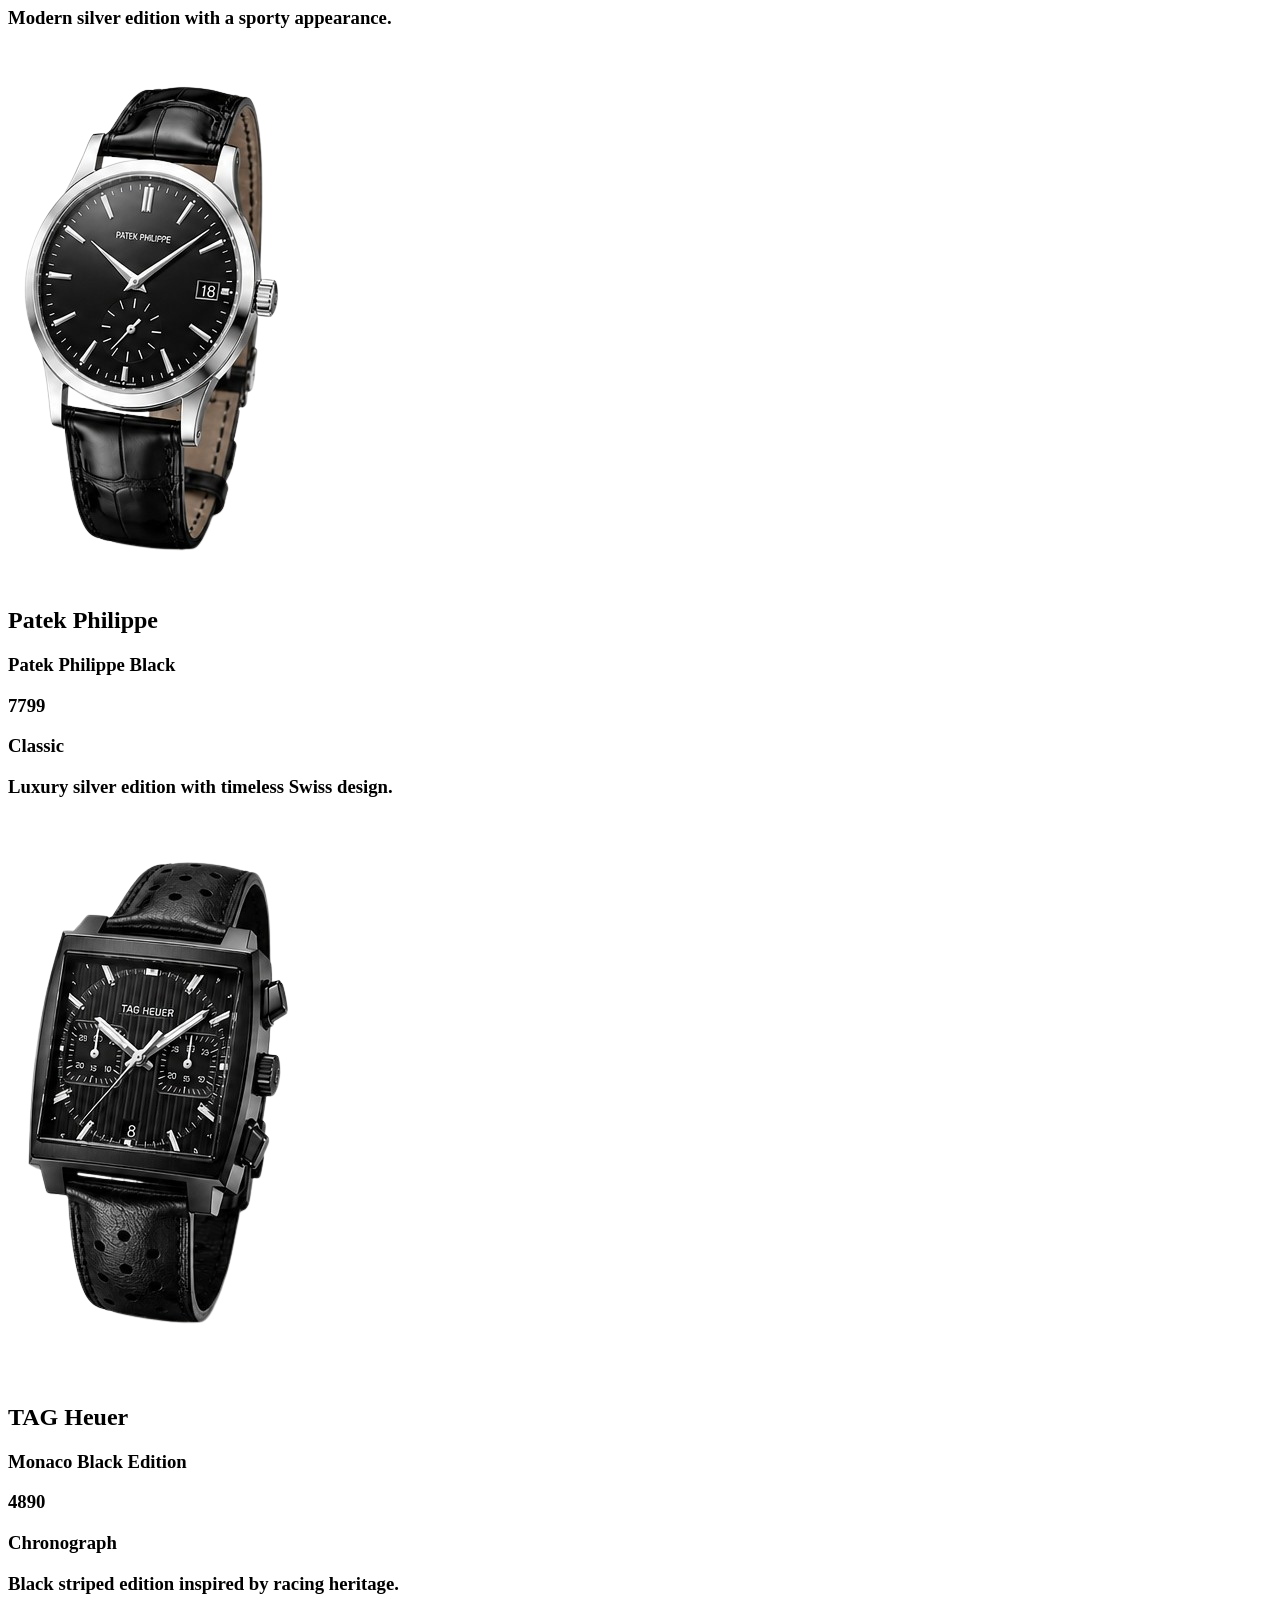
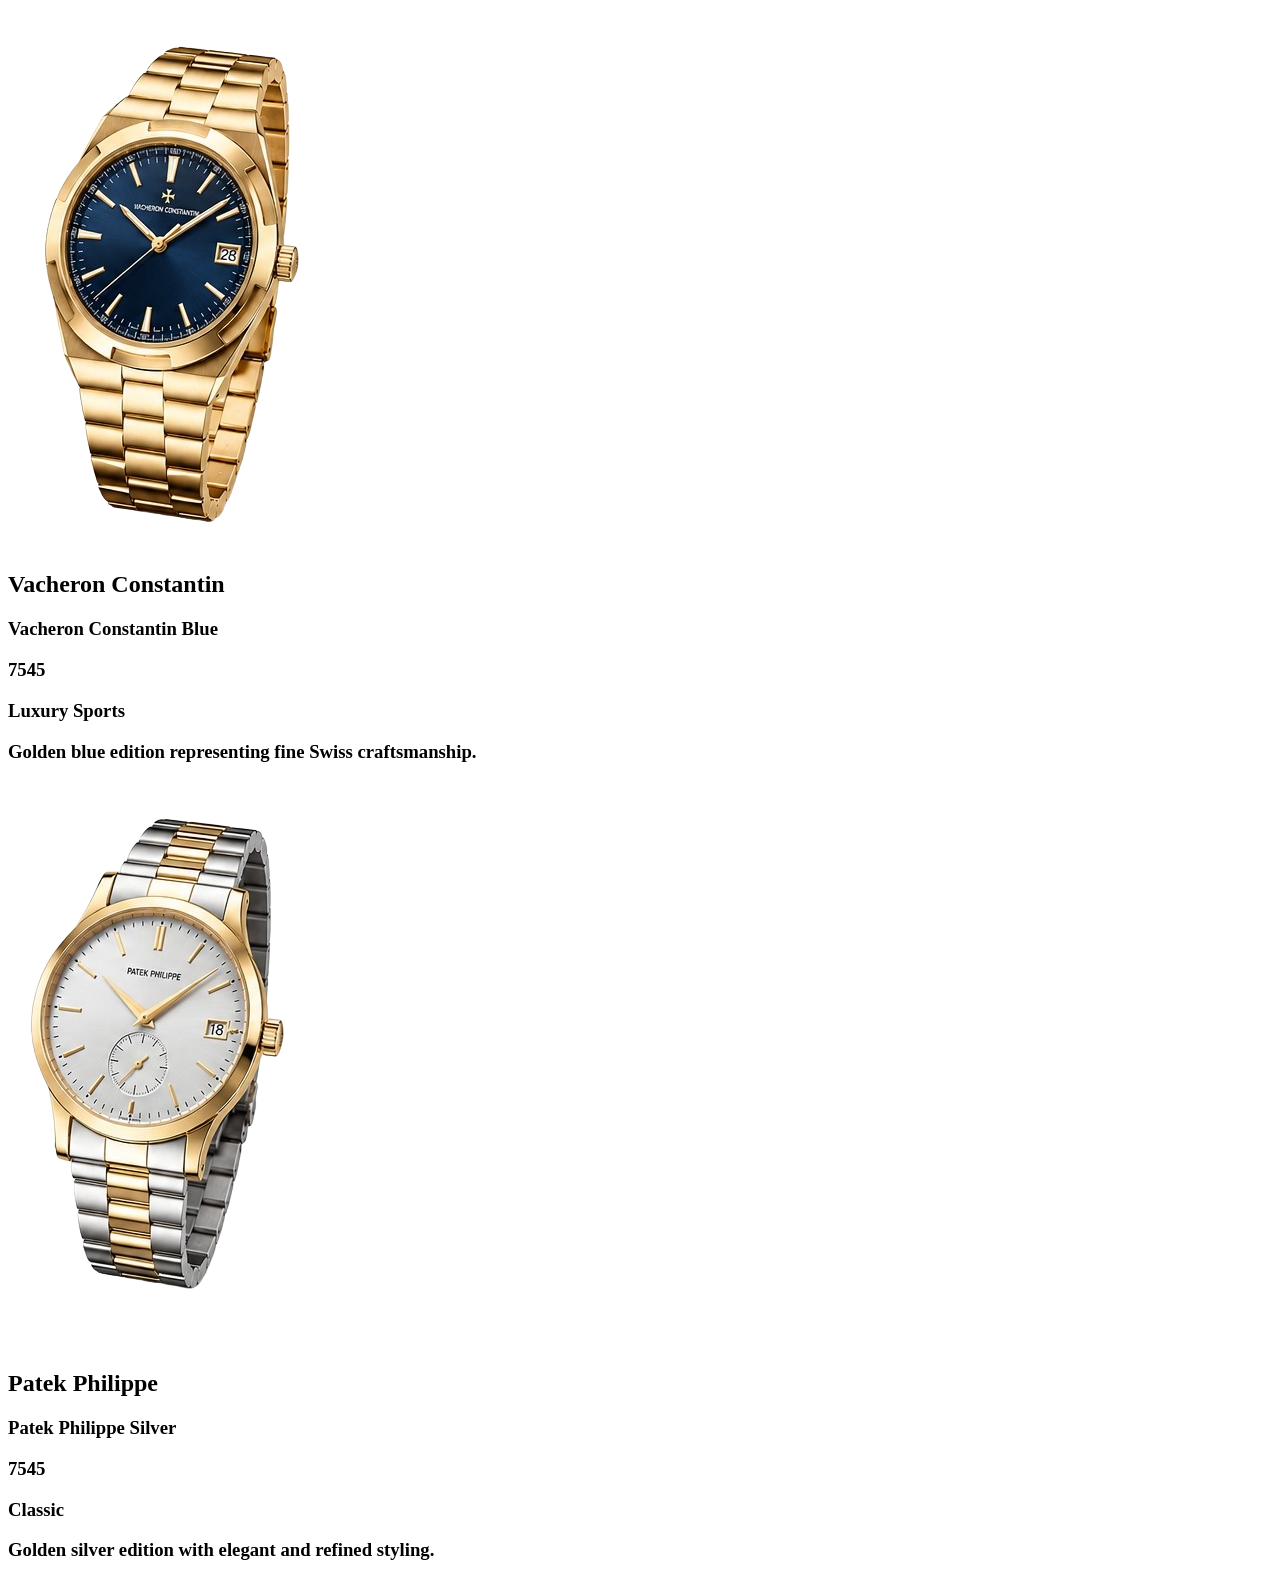
==== commit 5355d5c0: "come things added" ====
--- a/productsLists/products.html
+++ b/productsLists/products.html
@@ -4,7 +4,7 @@
     <meta charset="UTF-8">
     <meta name="viewport" content="width=device-width, initial-scale=1.0">
     <title>Products Page</title>
-    <link rel="stylesheet" href="../productsStyles/product.css">
+    <!-- <link rel="stylesheet" href="../productsStyles/product.css"> -->
 
 </head>
 <body>
--- a/productsStyles/product.css
+++ b/productsStyles/product.css
@@ -5,7 +5,8 @@
 }
 
 body {
-    background:linear-gradient(130deg,#EDF1F5,#6baadd);
+    /* background:linear-gradient(130deg,#EDF1F5,#6baadd); */
+    background: #ffffff;
     background-repeat: no-repeat;
     display: flex;
     align-items: center;
@@ -14,16 +15,500 @@
     min-height: 100vh;
 }
 
-
-.card{
-    display: flex;
-    flex-direction: column;
-    align-items: center;
-    justify-content: center;
+@font-face {
+    font-family: 'Playfairs-Italic';
+    src: url(W/fonts/PlayfairDisplay-Italic-VariableFont_wght.ttf)
+}
+
+@font-face {
+    font-family: 'PlayfairDisplay';
+    src: url(/fonts/NotoSerifKannada-ExtraBold.ttf)
+}
+
+@font-face {
+    font-family: 'Playfairs-Italic';
+    src: url(/fonts/PlayfairDisplay-MediumItalic.ttf)
+}
+
+@font-face {
+    font-family: 'PoppinsBold';
+    src: url(/fonts/Poppins-ExtraBold.ttf)
+}
+
+@font-face {
+    font-family: 'PoppinsBoldItalic';
+    src: url(/fonts/Poppins-BoldItalic.ttf)
+}
+
+@font-face {
+    font-family: 'GreatVibes';
+    src: url(/fonts/GreatVibes-Regular.ttf)
+}
+
+@font-face {
+    font-family: 'PlayWrite-Regular';
+    src: url(/fonts/PlaywriteIE-Regular.ttf)
+}
+
+@font-face {
+    font-family: 'Allura-Regular';
+    src: url(/fonts/Allura-Regular.ttf)
+}
+
+@font-face {
+    font-family: 'Sekyua-Regular';
+    src: url(/fonts/Sekuya-Regular.ttf)
+}
+
+@font-face {
+    font-family: 'NotoSerif';
+    src: url(/fonts/NotoSerifKannada-VariableFont_wght.ttf);
+}
+
+@font-face {
+    font-family: 'Poppins-bold';
+    src: url(/fonts/Poppins-Regular.ttf);
+}
+
+@font-face {
+    font-family: 'Thin';
+    src: url(/fonts/Poppins-ExtraLight.ttf);
+}
+
+@font-face {
+    font-family: 'Poppins';
+    src: url(/fonts/Poppins-Light.ttf);
+}
+
+@font-face {
+    font-family: 'Playfair';
+    src: url(/fonts/Poppins-ExtraBoldItalic.ttf);
+}
+
+
+
+#backBtn {
+    position: fixed;
+    top: 35px;
+    /* padding: 8px; */
+    border: none;
+    height: 40px;
+    width: 40px;
+    transition: 3ms cubic-bezier(0.165, 0.84, 0.44, 1);
+    font-weight: bolder;
+    /* border: 1px solid black; */
+    border-radius: 100%;
+    left: 45px;
+    z-index: 999;
+}
+
+.btns p {
+    position: fixed;
+    top: 45px;
+    left: 100px;
+    z-index: 999;
+    font-size: 15px;
+    font-family: 'Poppins';
+}
+
+#backBtn:hover,
+#cartBtn:hover {
+    transform: scale(1.1);
+    cursor: pointer;
+    opacity: 0.6;
+}
+
+
+
+.boxCont {
+    display: flex;
+    flex-wrap: wrap;
+    justify-content: center;
+    align-items: center;
+    width: 100%;
+    max-width: 1200px;
+    height: 530px;
+    background: #f5f5f4;
+    border: 1px solid #4a484888;
+    margin: 15px auto;
+
+}
+
+.boxProduct {
+
+    display: flex;
+    justify-content: center;
+    align-items: center;
+    gap: 50px;
+    margin: 30px 60px 0px 0px;
+    /* margin: 20px auto; */
+    /* padding: 20px; */
+    border-radius: 10px;
+    /* padding-top: 30px; */
+
+
+}
+
+.boxProduct img {
+    width: 40px;
+    height: 40px;
+}
+
+.containerBox {
+    display: flex;
+    flex-wrap: wrap;
+    flex-direction: column;
+    /* padding:30px 0px 0px 50px; */
+    justify-content: center;
+    align-items: center;
+    gap: 20px;
+    /* margin: 10px; */
+    width: 380px;
+    background: #f8f8f6;
+    min-height: 490px;
+    box-shadow: 2px 3px 10px #d0d0d6;
+    border-radius: 8px;
+    border: 1px solid #c7c4c4be;
+}
+
+
+.imageCont {
+    display: flex;
+    flex-wrap: wrap;
+    align-items: center;
+    justify-content: center;
+    /* padding-left: 20px; */
+    gap: 20px;
+    position: relative;
+}
+
+#watchimage {
+
+    display: block;
+    box-shadow: 2px 3px 10px #000008;
+    width: 100%;
+
+    border-radius: 10px;
+    max-width: 330px;
+    height: 450px;
+}
+
+.sidebar {
+    margin-top: 20px;
+
+    width: 120px;
+    height: 120px;
+    border: 3px solid #03e889;
+    border-radius: 10px;
+    background-color: #000c09;
+}
+
+#sideImg {
+
+    filter: drop-shadow(2px 2px 10px #02e27a);
+    display: block;
+    margin: 10px auto;
+    object-fit: contain;
+    height: 100px;
+    width: 100px;
+}
+
+#wishBtn {
+    position: absolute;
+    bottom: 30px;
+    right: 5%;
+    height: 30px;
+    width: 30px;
+    /* background: #ff0080; */
+    background: none;
+    border: none;
+
+    /* font-size: 10px; */
+    color: #eb0d0d;
+    border-radius: 100%;
+}
+
+#cartBtn {
+    position: fixed;
+    right: 70px;
+    height: 40px;
+    width: 40px;
+    top: 30px;
+    cursor: pointer;
+
+}
+
+
+
+.productDetails {
+    display: flex;
+    flex-wrap: wrap;
+    padding-bottom: 10px;
+    align-items: self-start;
+    justify-content: center;
+    width: 300px;
+    flex-direction: column;
+    gap: 10px;
+    color: #000000;
+}
+
+.productDetails img {
+    min-height: 42px;
+    width: 100%;
+    align-self: center;
+    max-width: 80px;
+
+
+}
+
+.productDetails h1 {
+    /* padding: 0; */
+    color: #001b03;
+    font-size: 1.8rem;
+    margin-top: 8px;
+    /* white-space: nowrap; */
+    font-family: 'NotoSerif';
+
+}
+
+#ratingsList {
+    display: flex;
+    justify-content: center;
+    gap: 15px;
+    align-items: center;
+    height: 30px;
+}
+
+#ratings {
+    font-size: 14px;
+}
+
+#ratingsNo {
+    font-weight: bolder;
+    color: #000000;
+    font-size: 14px;
+    font-family: 'Poppins';
+}
+
+#rupee {
+    background: #001c14;
+}
+
+#price {
+    font-size: 1.8rem;
+    font-weight: bolder;
+    padding: 0;
+    color: #0a0b0b;
+    font-family: 'Poppins-Bold';
+}
+
+#price::first-letter {
+    color: #024600;
+    font-size: 2rem;
+
+
+}
+
+#taxTxt {
+    padding: 0;
+    font-family: 'Thin';
+    color: #0d0d0d;
+    font-size: 12px;
+}
+
+
+.contBox {
+    /* margin-top: 10px; */
+    display: flex;
+    margin-top: 10px;
+    gap: 30px;
+    border-top: 1px solid #b8b8b8;
+    width: 300px;
+    font-size: 1rem;
+}
+
+.contBox div {
+    display: flex;
+    flex-wrap: wrap;
+    margin-top: 10px;
+    flex-direction: column;
+    gap: 10px;
+
+}
+
+.contBox h4 {
+    font-family: 'Poppins';
+    color: #025f43;
+}
+
+#availabilty {
+    color: #36c000;
+    font-weight: bold;
+}
+
+.details h4,
+.contBox div {
+    color: #01081b;
+    font-size: 14px;
+    /* font-weight: bold; */
+    font-family: 'Poppins';
+}
+
+
+
+.productBtns {
+    display: flex;
+    flex-direction: column;
+    align-items: center;
     text-align: center;
-    background-color: #eae69e;
-    min-height: 250px;
+    justify-content: center;
+    flex-wrap: wrap;
+
+}
+
+#about {
+    color: #312f2f;
+    width: 300px;
+    font-family: 'Thin';
+    font-size: 14px;
+    margin-top: 10px;
+    text-align: start;
+}
+
+.productBtns div {
+    display: flex;
+    gap: 20px;
+    margin-top: 25px;
+}
+
+.productBtns button {
+    background: #005eff;
+    box-shadow: 2px 2px 5px #a4a45e;
+    border: none;
+    border-radius: 8px;
+    font-family: 'Poppins';
+    font-weight: 400;
+    padding: 10px;
     /* width: 100%; */
-    width: 1200px;
+    width: 150px;
+    /* border-radius: 5px; */
+    color: #ffffff;
+    transition: 1s cubic-bezier(0.19, 1, 0.22, 1);
+}
+
+.productBtns button:hover {
+    background: hsl(192, 51%, 44%);
+    transform: translateY(-8px) scale(1.1);
+    cursor: pointer;
+
+
+}
+
+#buyNow {
+    background: #ffc430;
+}
+
+#buyNow:hover {
+    background: hsl(31, 94%, 65%);
+
+
+}
+
+.cardContainer {
+    display: flex;
+    flex-wrap: wrap;
+    justify-content: center;
+    align-items: center;
+    flex-direction: column;
+
+}
+
+.cardsBox {
+    display: flex;
+    flex-wrap: wrap;
+    gap: 20px;
+    min-height: 130px;
+    padding: 5px;
+    margin-top: 30px;
+    color: #ffffff;
+    width: 1100px;
+    border-radius: 8px;
+    background-color: #024970;
+    justify-content: center;
+    align-items: center;
+
+
+}
+
+.box {
+
+    display: flex;
+    /* display: none; */
+    align-items: center;
+    margin: 15px;
+    border-radius: 10px;
+    justify-content: center;
+    flex-direction: column;
+    /* padding: 10px; */
+    text-align: center;
+    gap: 20px;
+
+}
+
+.box img {
+    height: 70px;
+    width: 70px;
+}
+
+.box h3 {
+    font-family: 'Poppins';
+    font-size: 1.2rem;
+}
+
+.box p {
+    font-family: 'Thin';
+    font-size: 13px;
+    width: 200px;
+}
+
+
+.conts {
+
+
+    width: 100%;
+    max-width: 1200px;
+}
+
+.product {
+    display: flex;
+    align-items: center;
+    justify-content: center;
+    gap: 50px;
     margin-top: 40px;
 }
+
+#productInfo {
+
+    gap: 40px;
+    width: 100%;
+    max-width: 400px;
+    background-color: #eaedf7;
+}
+
+#productInfo div {
+    display: flex;
+    flex-direction: column;
+
+ 
+    padding: 20px;
+}
+
+#productInfo div h2 {
+    color: #000000;
+
+}
+.specItems{
+    display: flex;
+    white-space: nowrap;
+   
+}
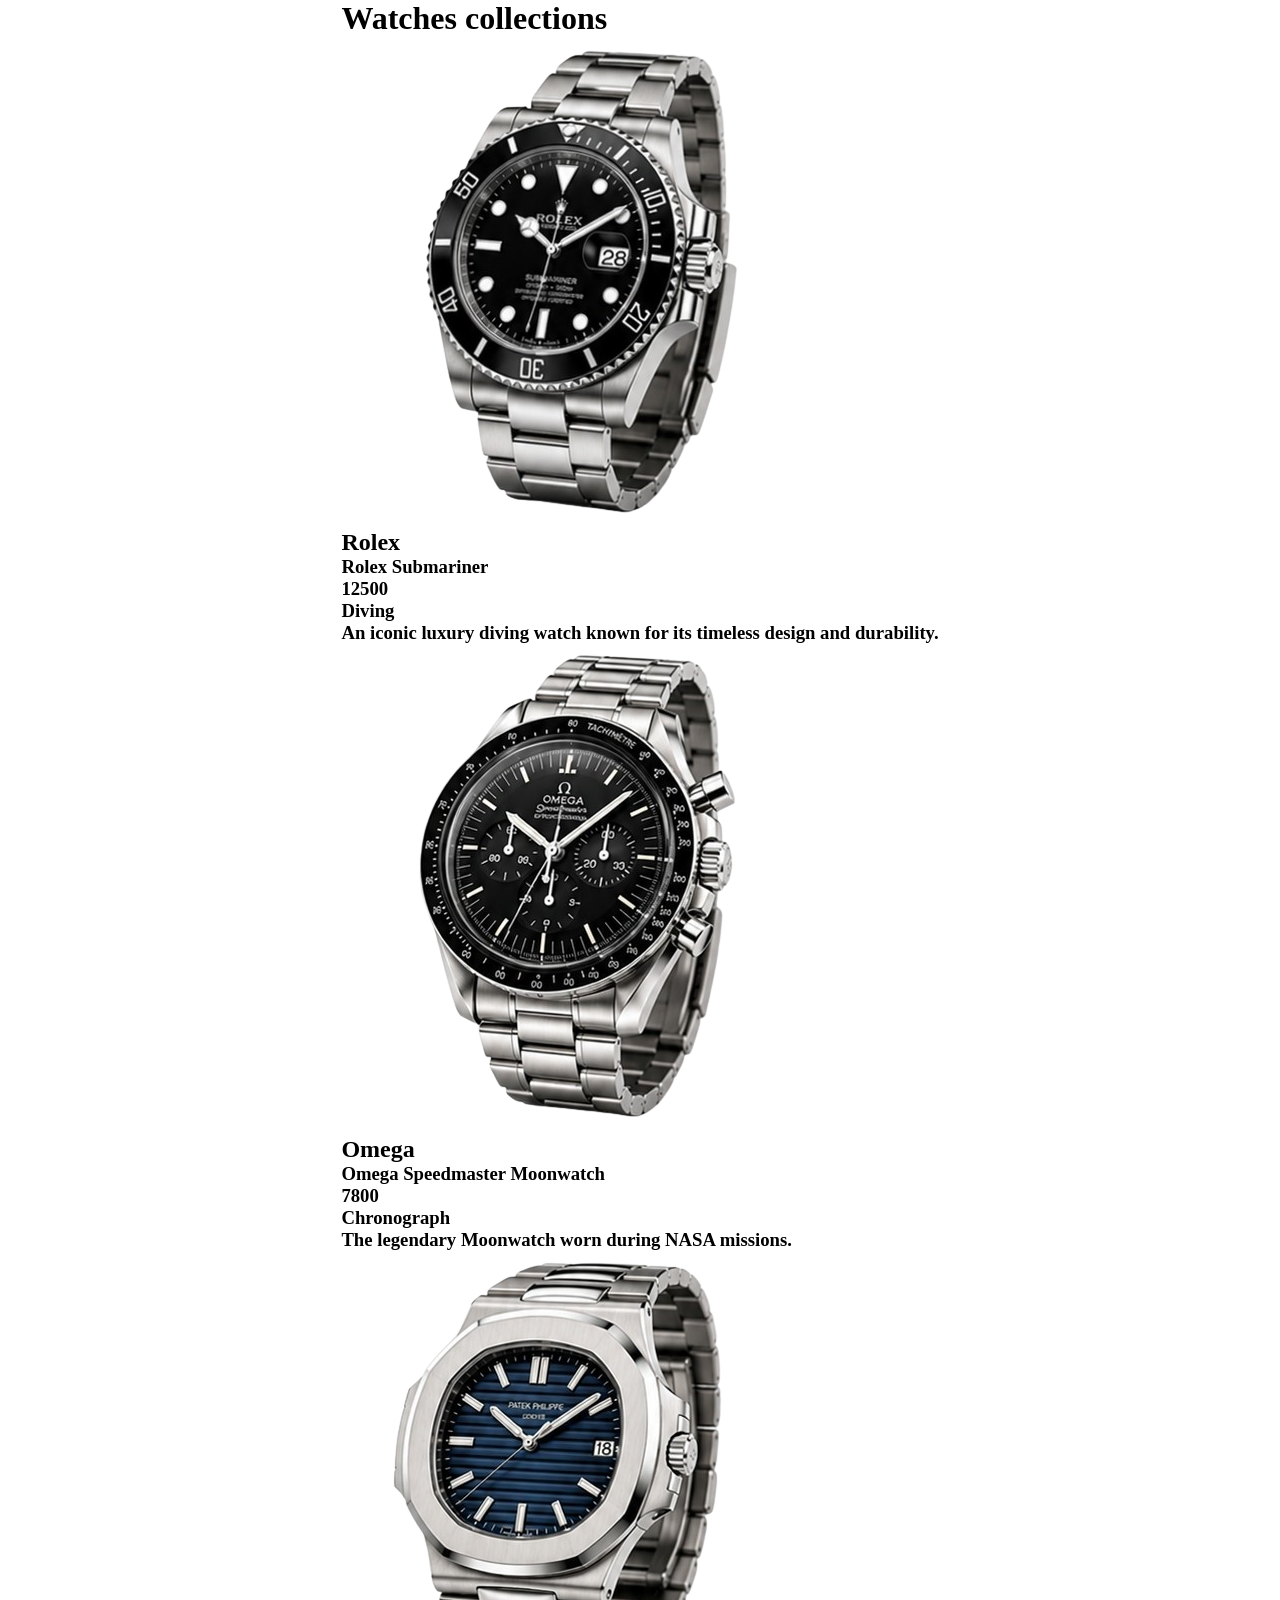
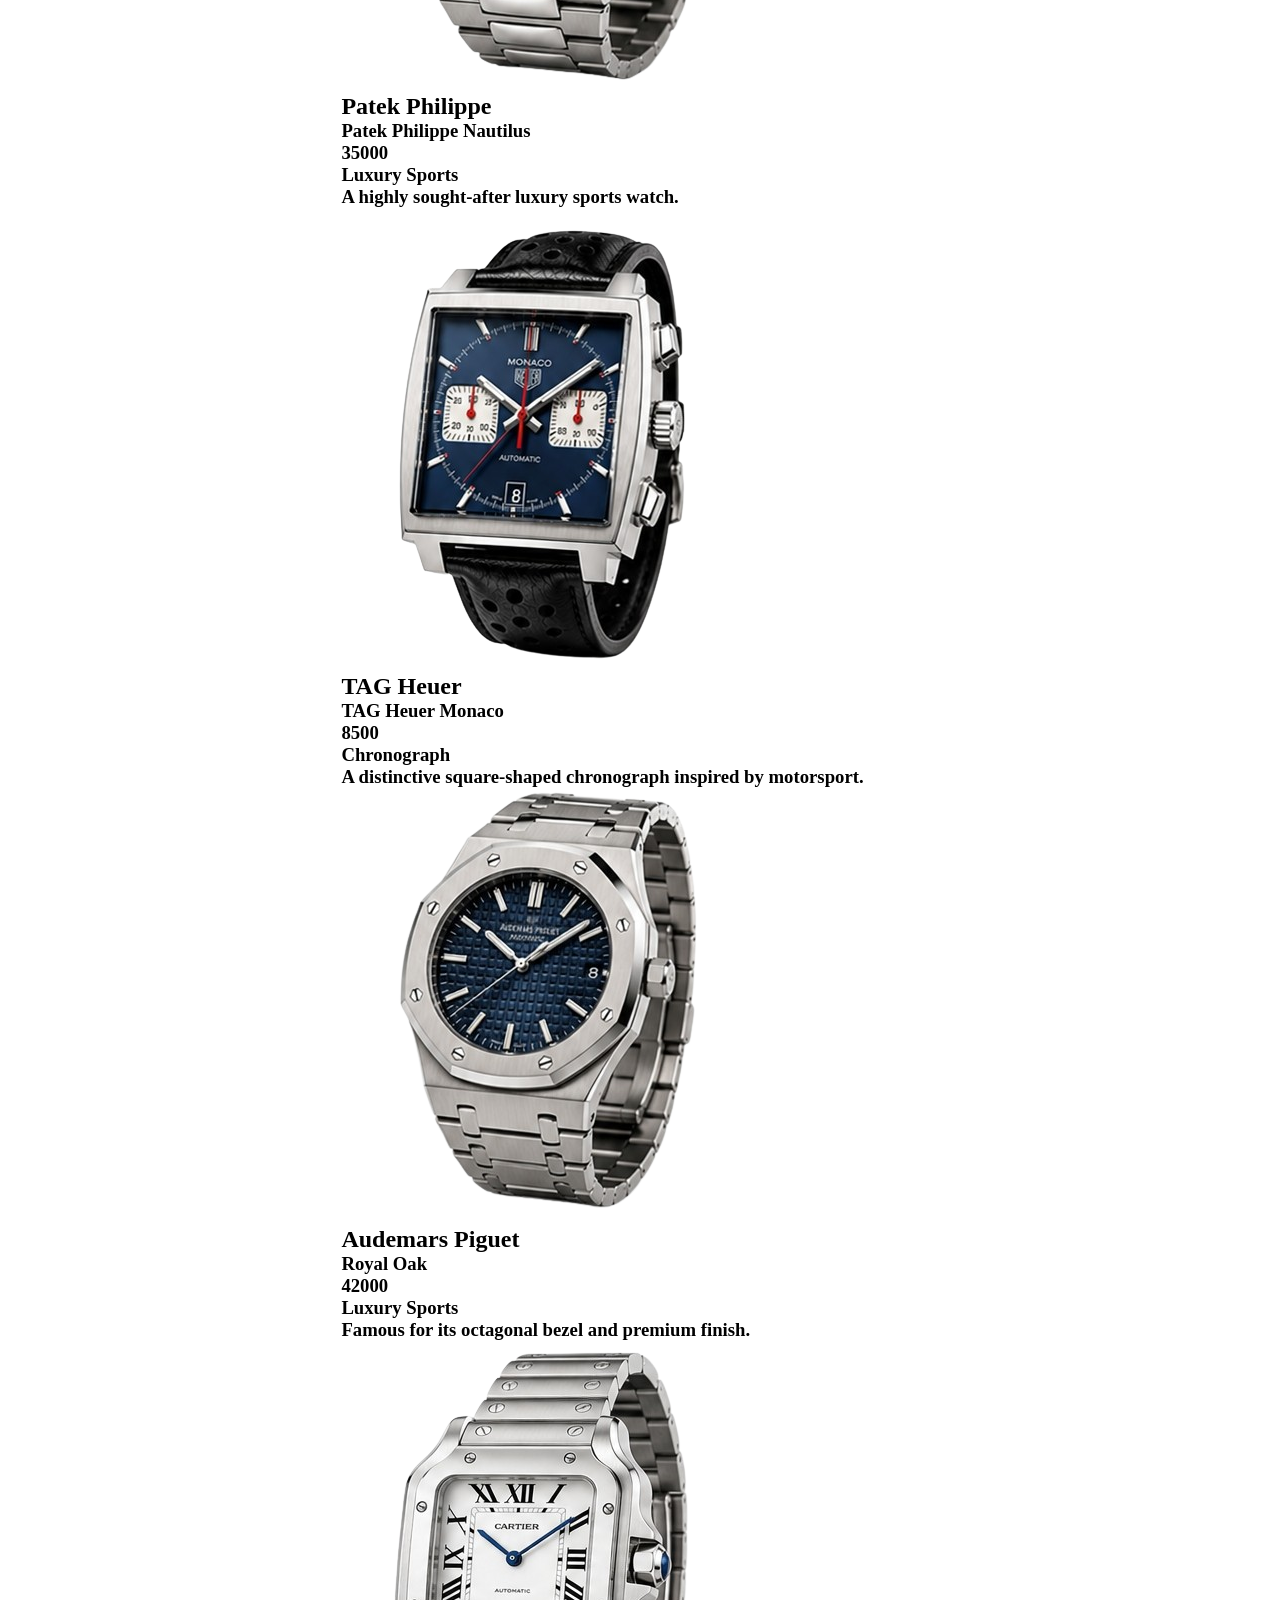
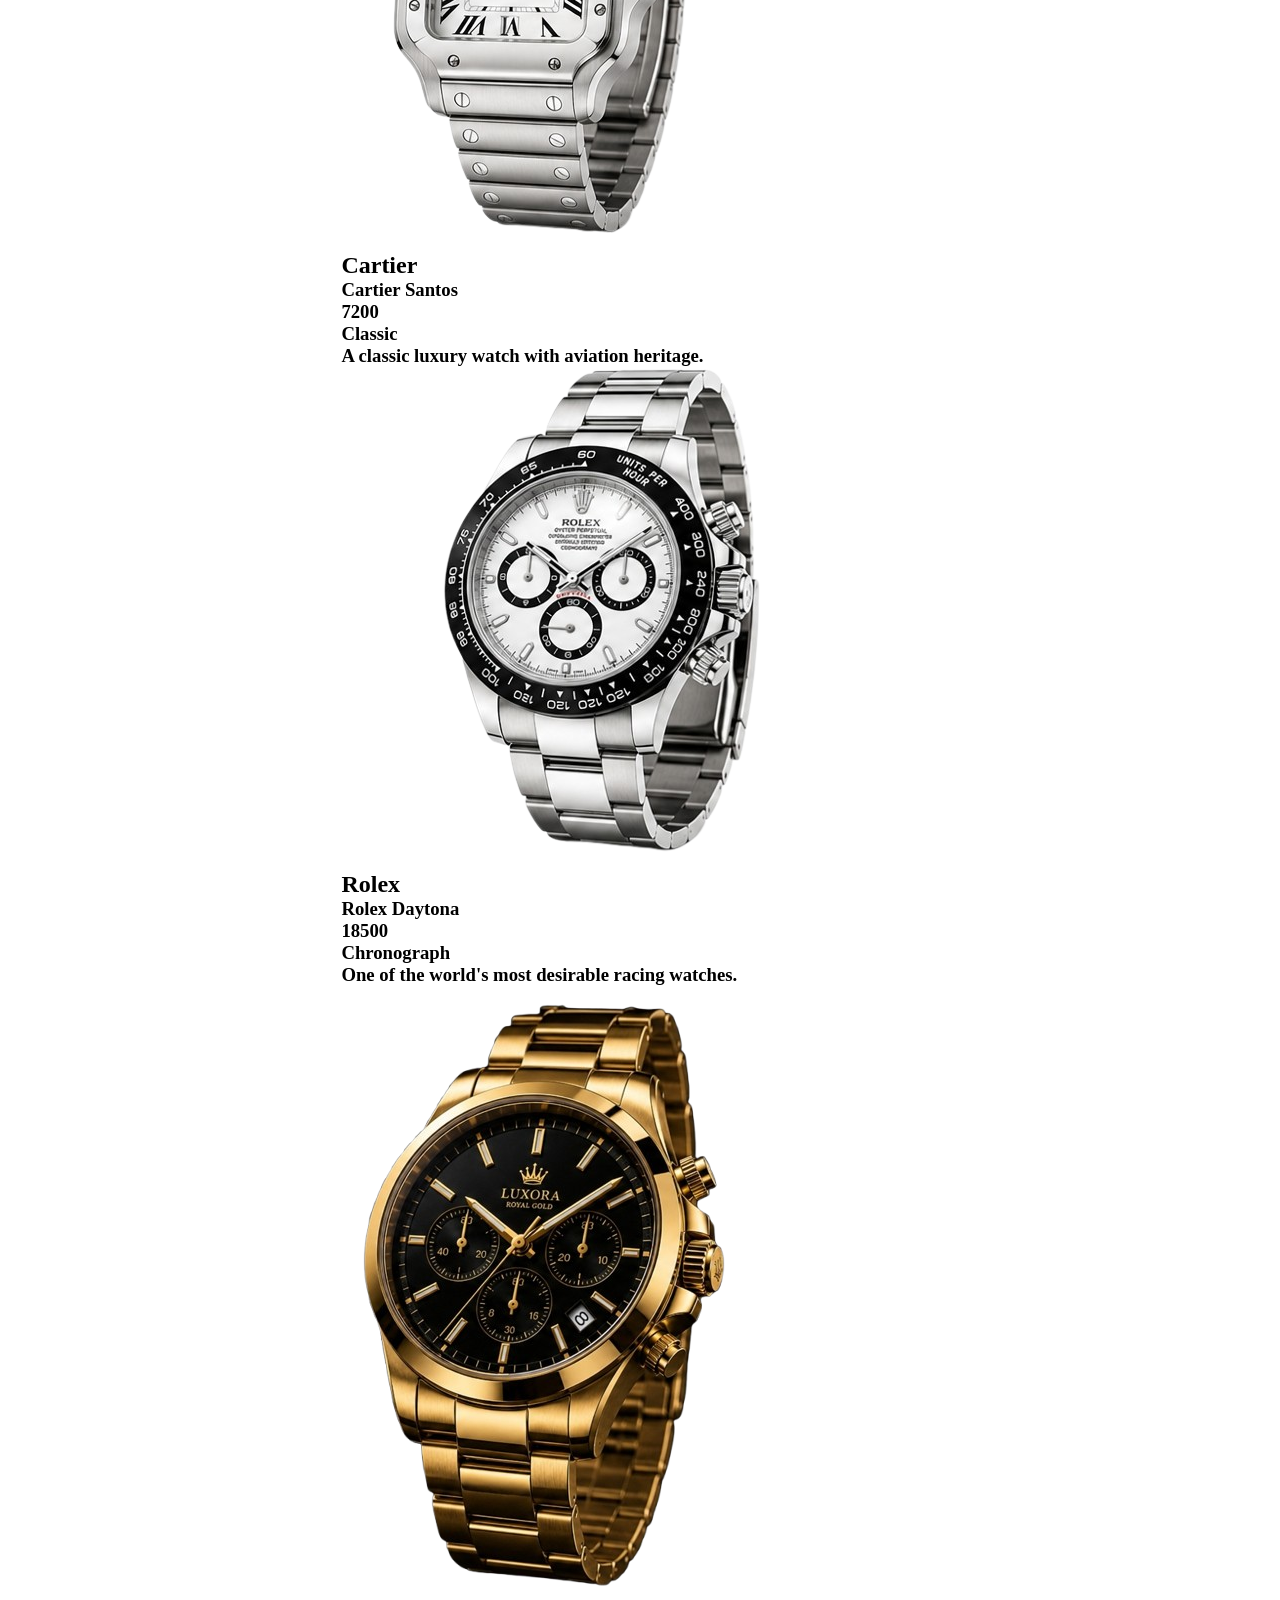
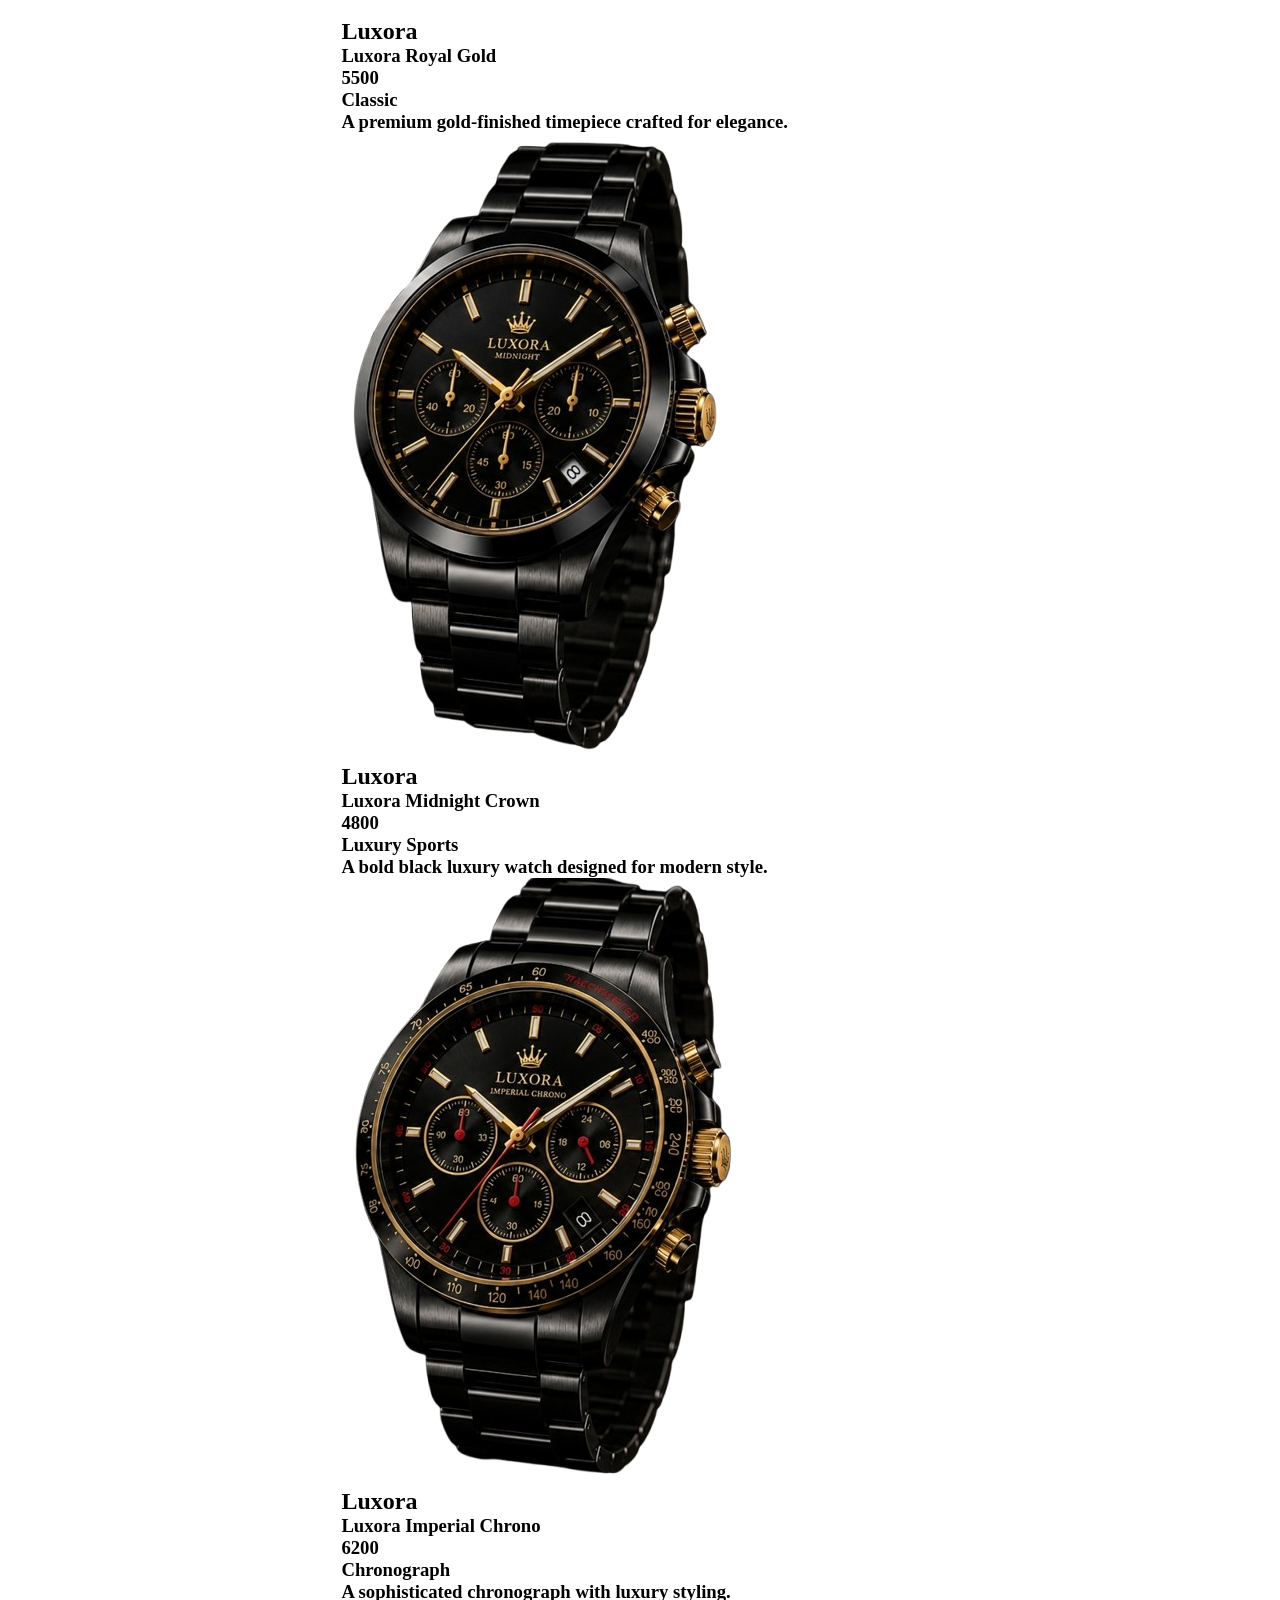
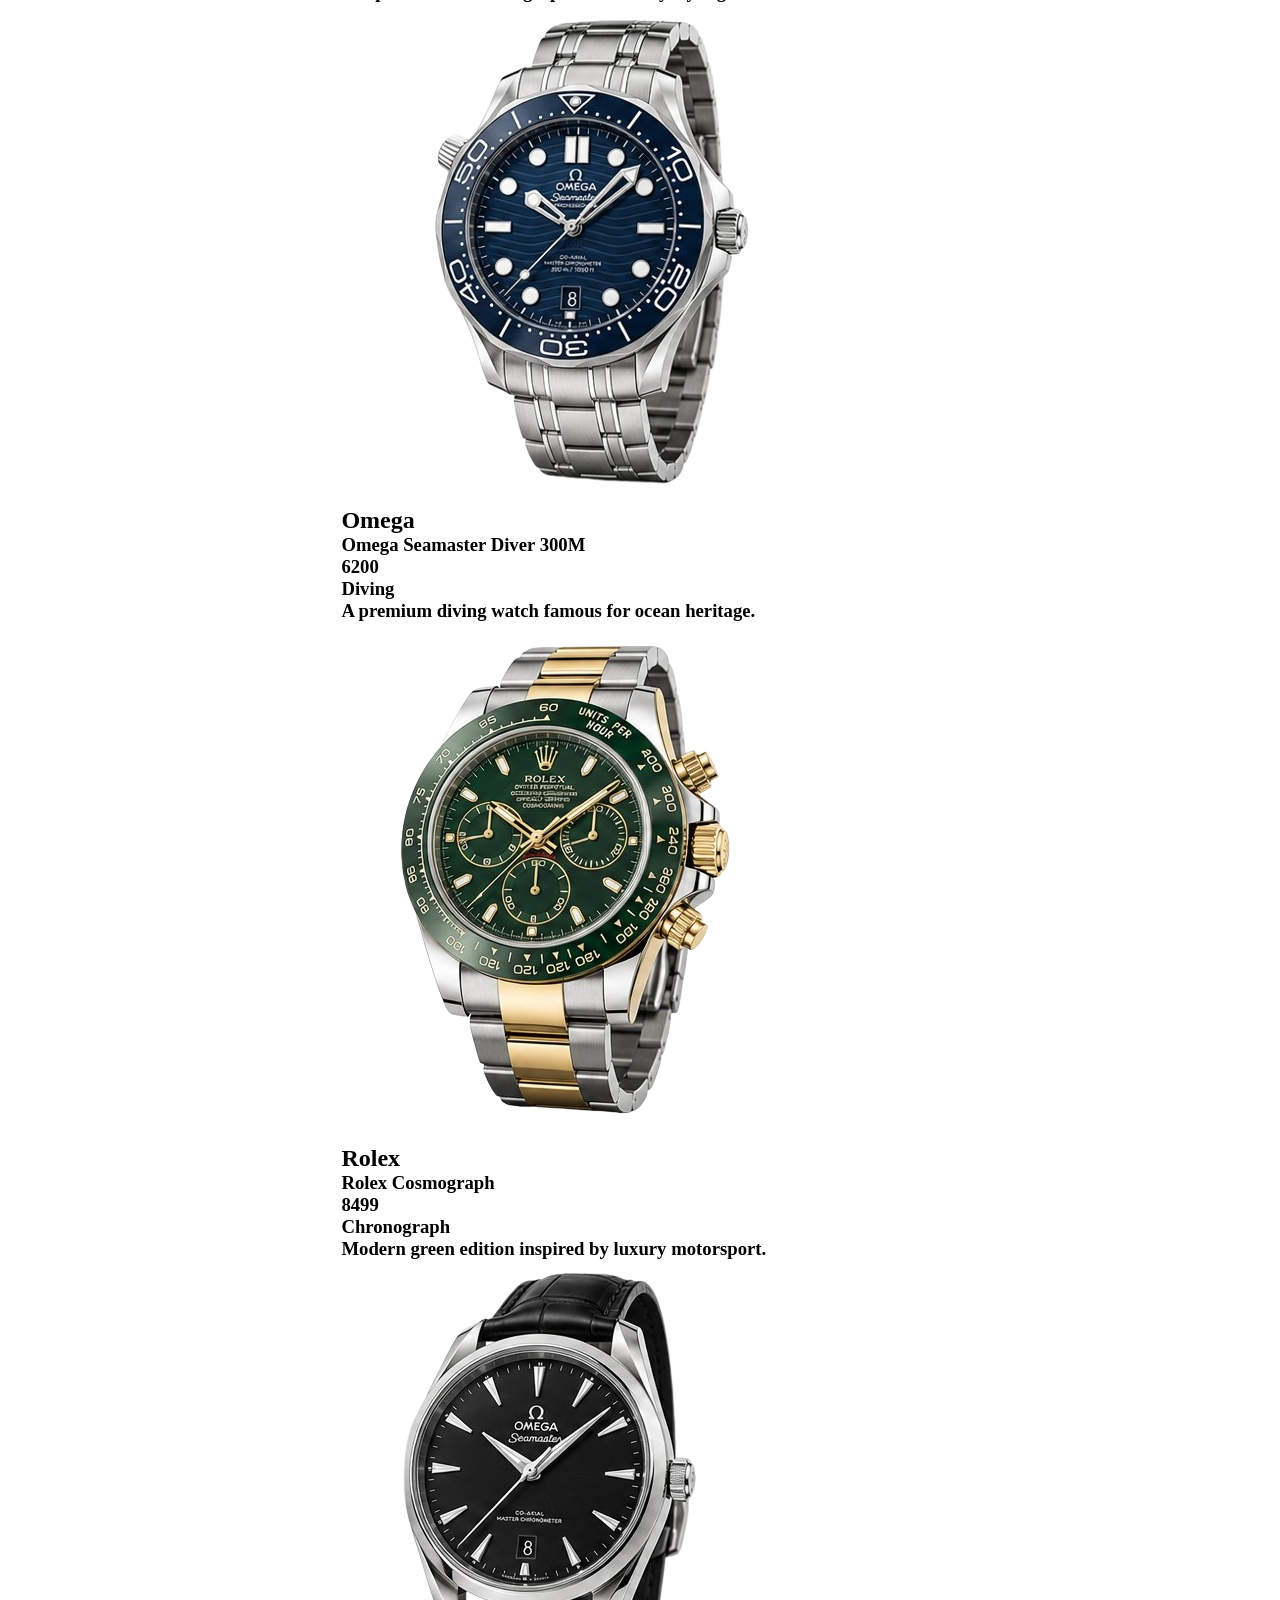
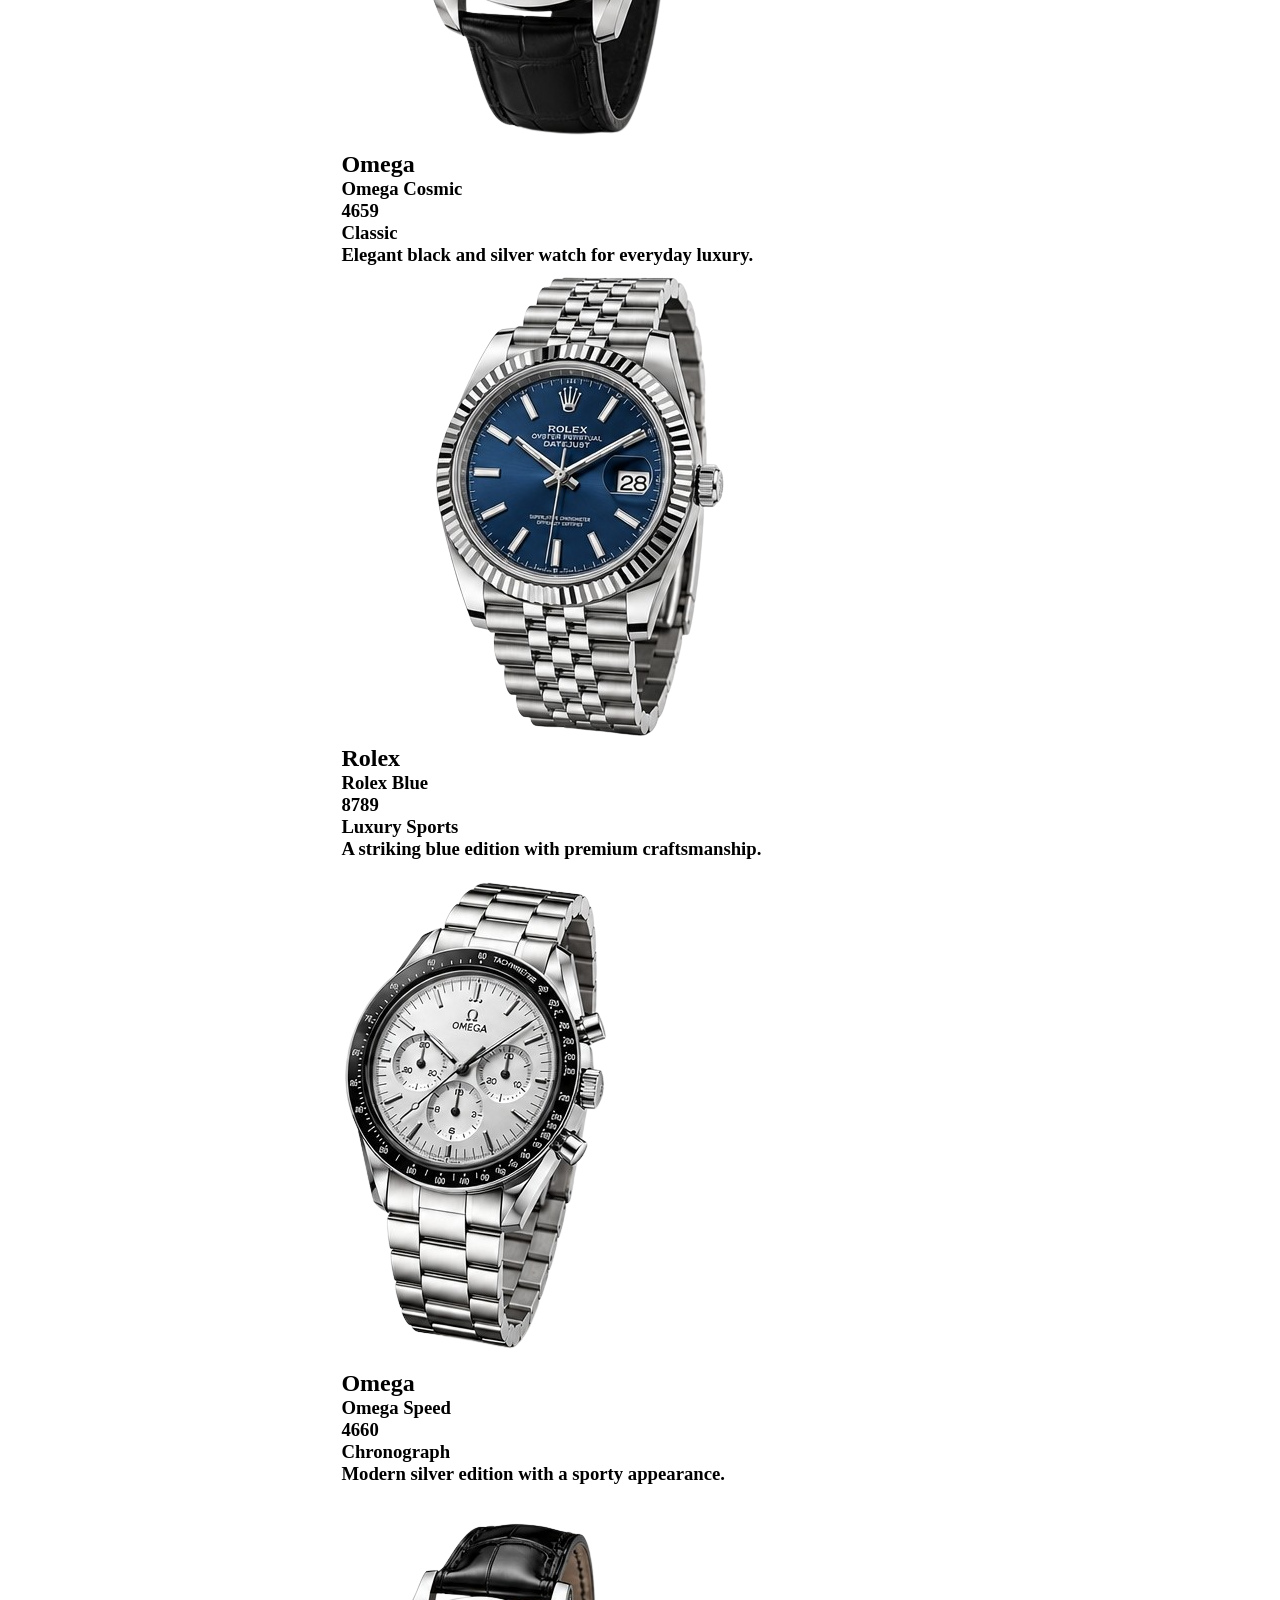
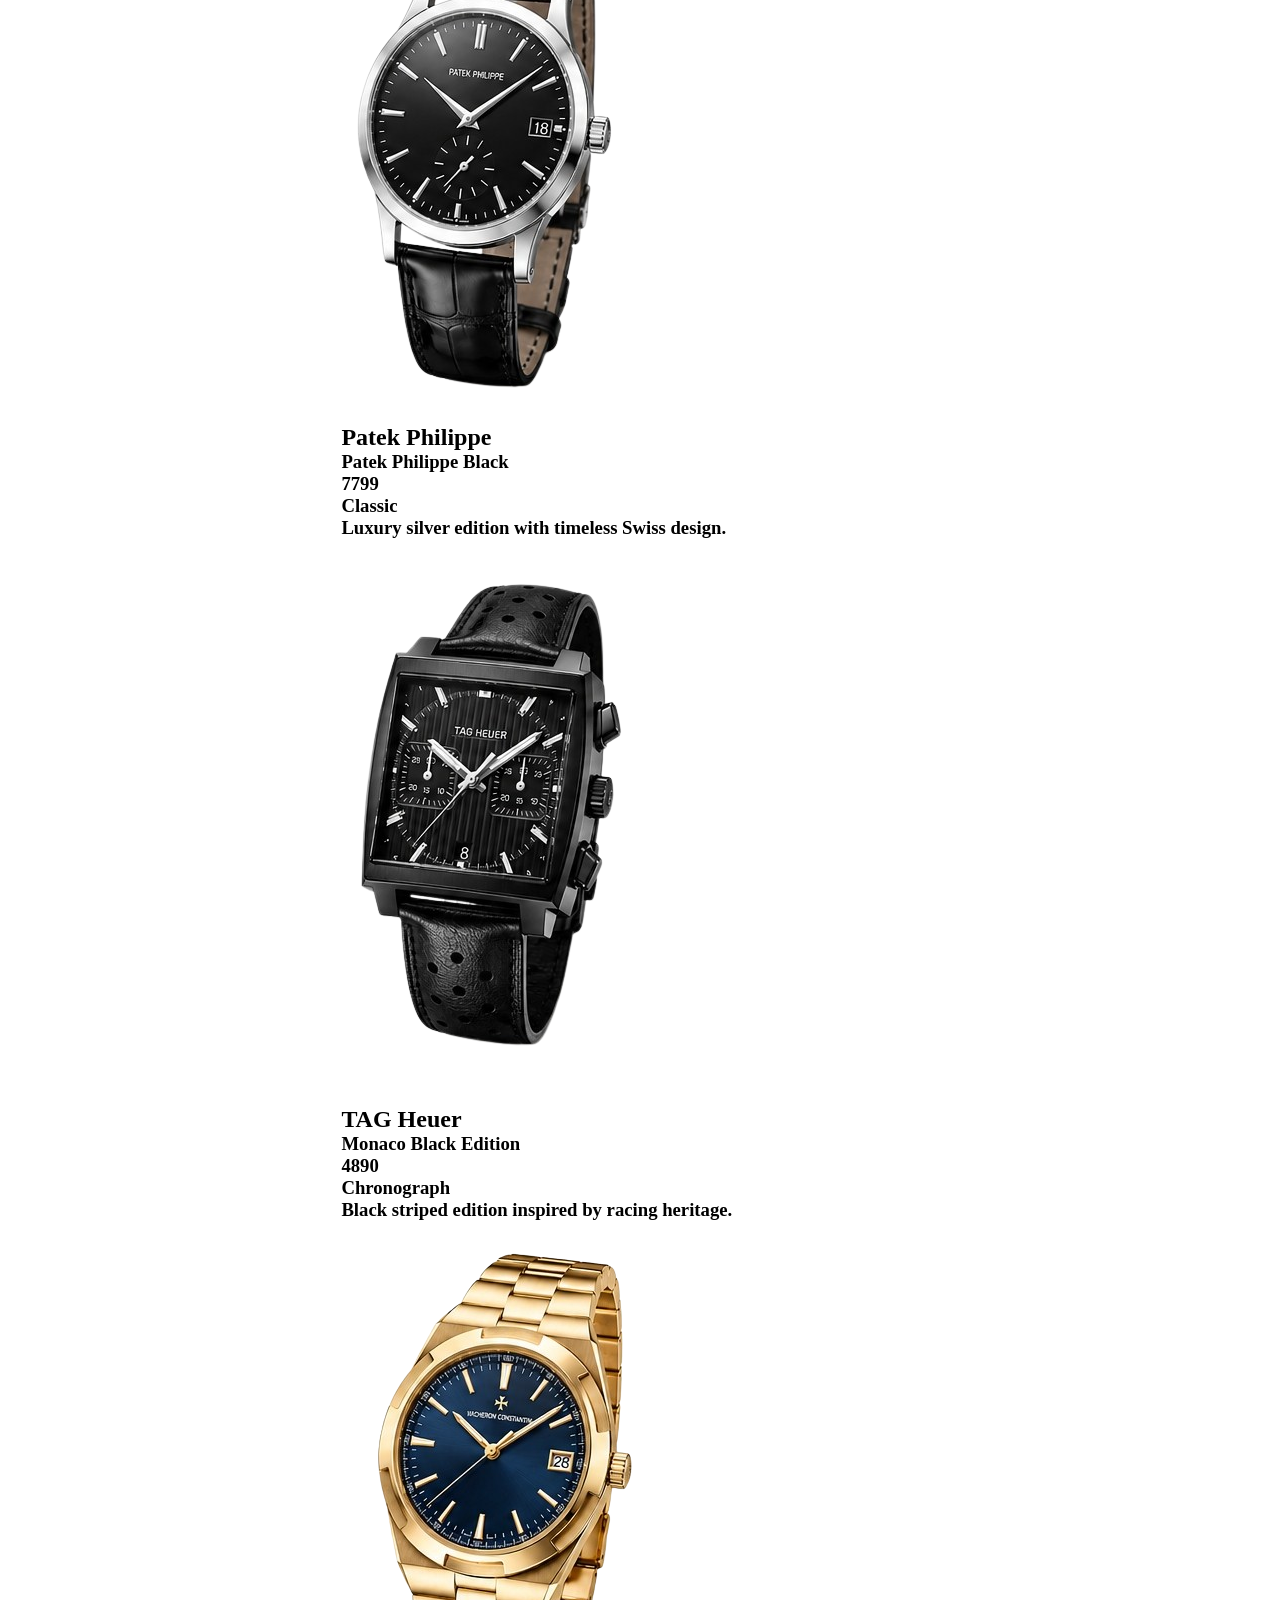
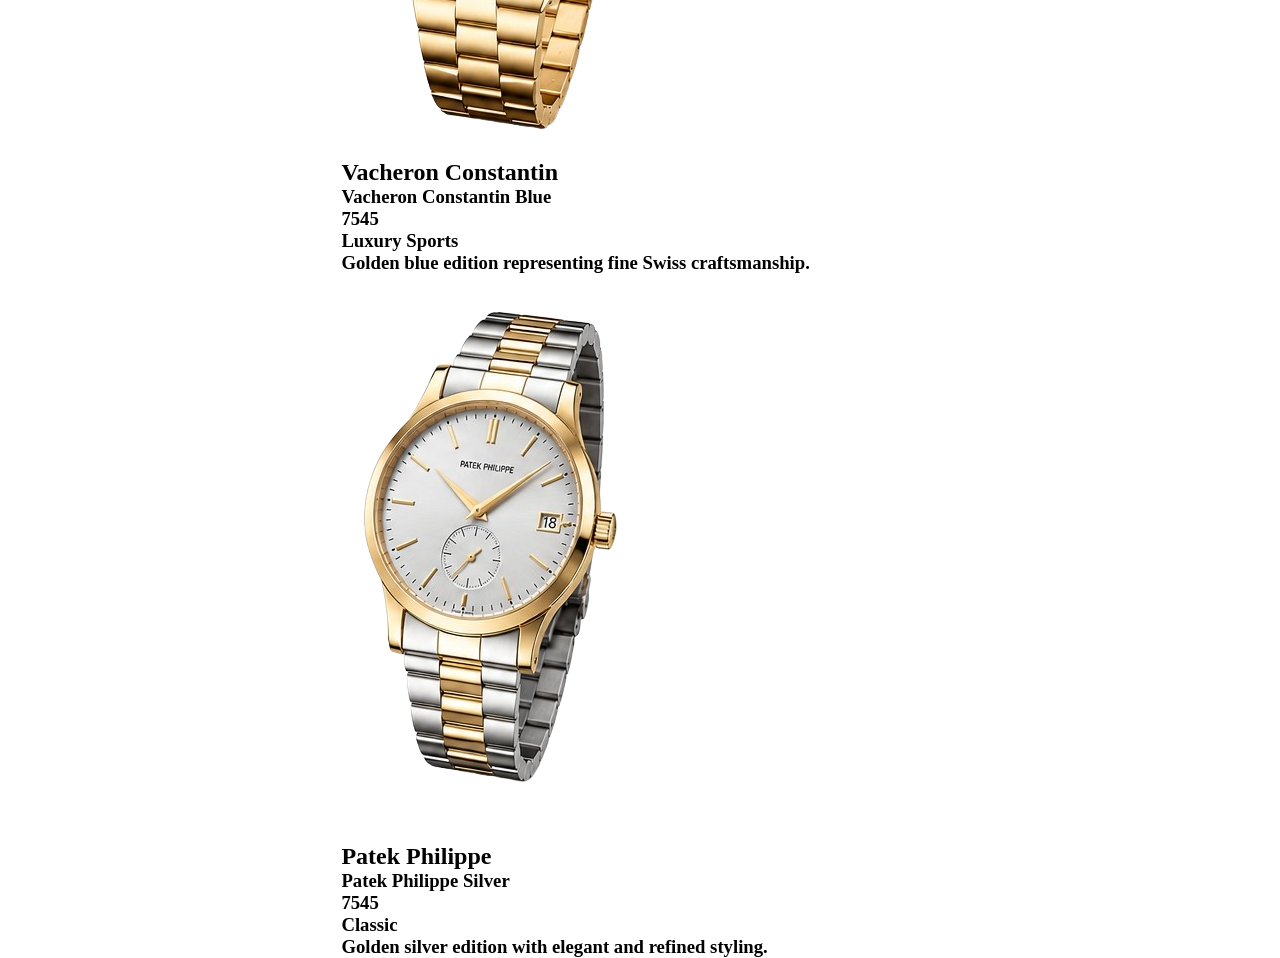
==== commit b244bde0: "layots fixed" ====
--- a/productsLists/products.html
+++ b/productsLists/products.html
@@ -4,7 +4,7 @@
     <meta charset="UTF-8">
     <meta name="viewport" content="width=device-width, initial-scale=1.0">
     <title>Products Page</title>
-    <!-- <link rel="stylesheet" href="../productsStyles/product.css"> -->
+    <link rel="stylesheet" href="../productsStyles/product.css">
 
 </head>
 <body>
--- a/productsStyles/product.css
+++ b/productsStyles/product.css
@@ -165,7 +165,7 @@
     /* margin: 10px; */
     width: 380px;
     background: #f8f8f6;
-    min-height: 490px;
+    min-height: 450px;
     box-shadow: 2px 3px 10px #d0d0d6;
     border-radius: 8px;
     border: 1px solid #c7c4c4be;
@@ -243,7 +243,7 @@
 .productDetails {
     display: flex;
     flex-wrap: wrap;
-    padding-bottom: 10px;
+    padding-bottom: 30px;
     align-items: self-start;
     justify-content: center;
     width: 300px;
@@ -253,7 +253,8 @@
 }
 
 .productDetails img {
-    min-height: 42px;
+    object-fit: contain;
+    min-height: 40px;
     width: 100%;
     align-self: center;
     max-width: 80px;
@@ -264,7 +265,7 @@
 .productDetails h1 {
     /* padding: 0; */
     color: #001b03;
-    font-size: 1.8rem;
+    font-size: 1.5rem;
     margin-top: 8px;
     /* white-space: nowrap; */
     font-family: 'NotoSerif';
@@ -320,9 +321,11 @@
 .contBox {
     /* margin-top: 10px; */
     display: flex;
-    margin-top: 10px;
+    margin: 10px 0px;
+    padding-bottom: 10px;
     gap: 30px;
     border-top: 1px solid #b8b8b8;
+    border-bottom: 1px solid #b8b8b8;
     width: 300px;
     font-size: 1rem;
 }
@@ -366,19 +369,38 @@
 
 }
 
+.color{
+    background: linear-gradient(155deg, #ffa760, #e0b118, #f4d37a, #cd8f00);
+    border: 2px solid rgb(253, 160, 0);
+    color: white;
+    /* background-color: rgb(255, 255, 255); */
+}
+
+.bgColor{
+    background-color: #ff511c;
+    color: white;
+}
+
 #about {
     color: #312f2f;
     width: 300px;
     font-family: 'Thin';
     font-size: 14px;
-    margin-top: 10px;
     text-align: start;
 }
-
+.luxoraBody{
+ background-color: #f5f5f4;
+
+   
+}
+
+.txtColor{
+    color: white;
+}
 .productBtns div {
     display: flex;
     gap: 20px;
-    margin-top: 25px;
+    margin-top: 15px;
 }
 
 .productBtns button {
@@ -471,44 +493,37 @@
     width: 200px;
 }
 
-
-.conts {
-
-
+.product{
+    display: flex;
     width: 100%;
-    max-width: 1200px;
-}
-
-.product {
-    display: flex;
-    align-items: center;
-    justify-content: center;
+    padding: 40px 0px 0px 50px;
+    background-color: #005eff;
+    margin: 30px;
+    max-width: 950px;
+}
+.productInfo{
+    display: flex;
+    flex-direction: column;
+    gap: 30px;
+
+}
+
+.specbox,.specbox1{
+    display: flex;
+    width: 370px;
+    justify-content: center;
+    align-items: center;
+    flex-direction: column;
+    gap:20px;
+  
+}
+
+.specItems{
+    display: flex;
+    justify-content: center;
+    align-items: self-start;
     gap: 50px;
-    margin-top: 40px;
-}
-
-#productInfo {
-
-    gap: 40px;
-    width: 100%;
-    max-width: 400px;
-    background-color: #eaedf7;
-}
-
-#productInfo div {
-    display: flex;
-    flex-direction: column;
-
- 
-    padding: 20px;
-}
-
-#productInfo div h2 {
-    color: #000000;
-
-}
-.specItems{
-    display: flex;
-    white-space: nowrap;
-   
+}
+.speclabel.specValue{
+    text-align: center;
 }
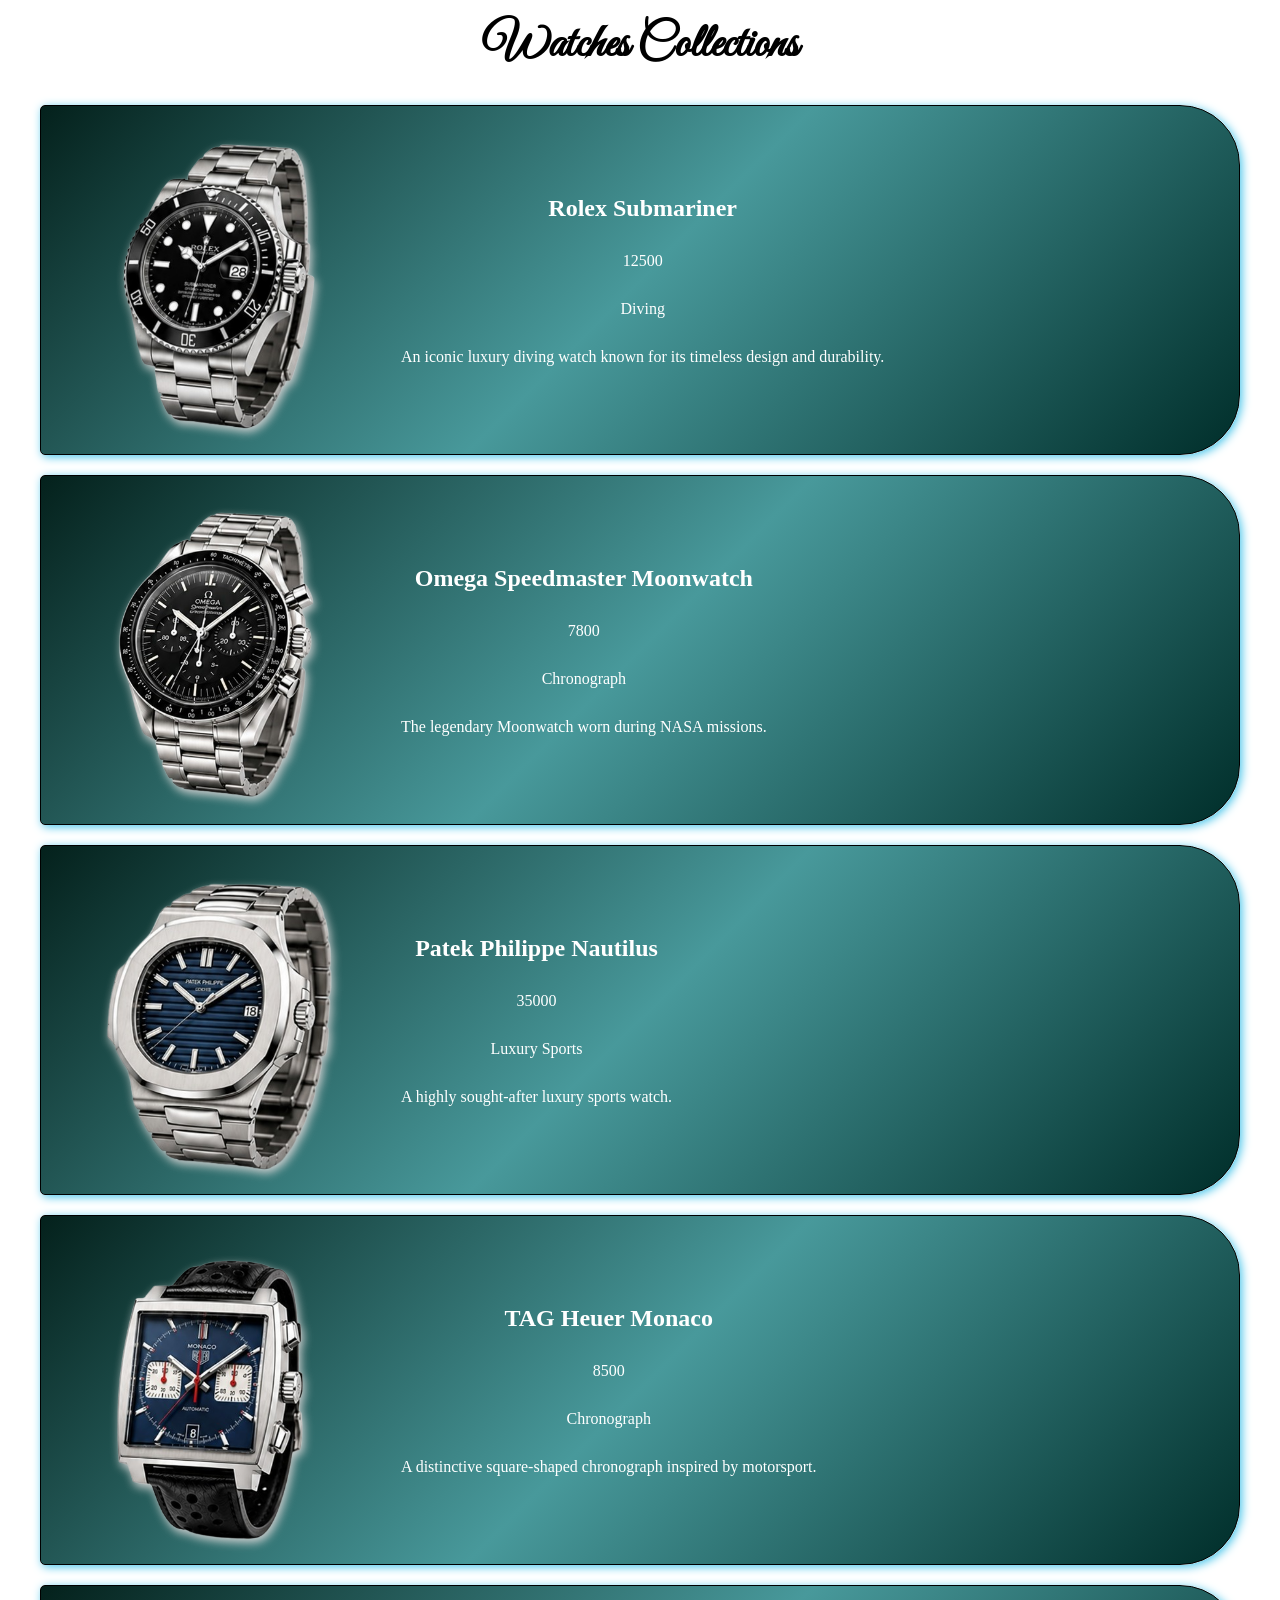
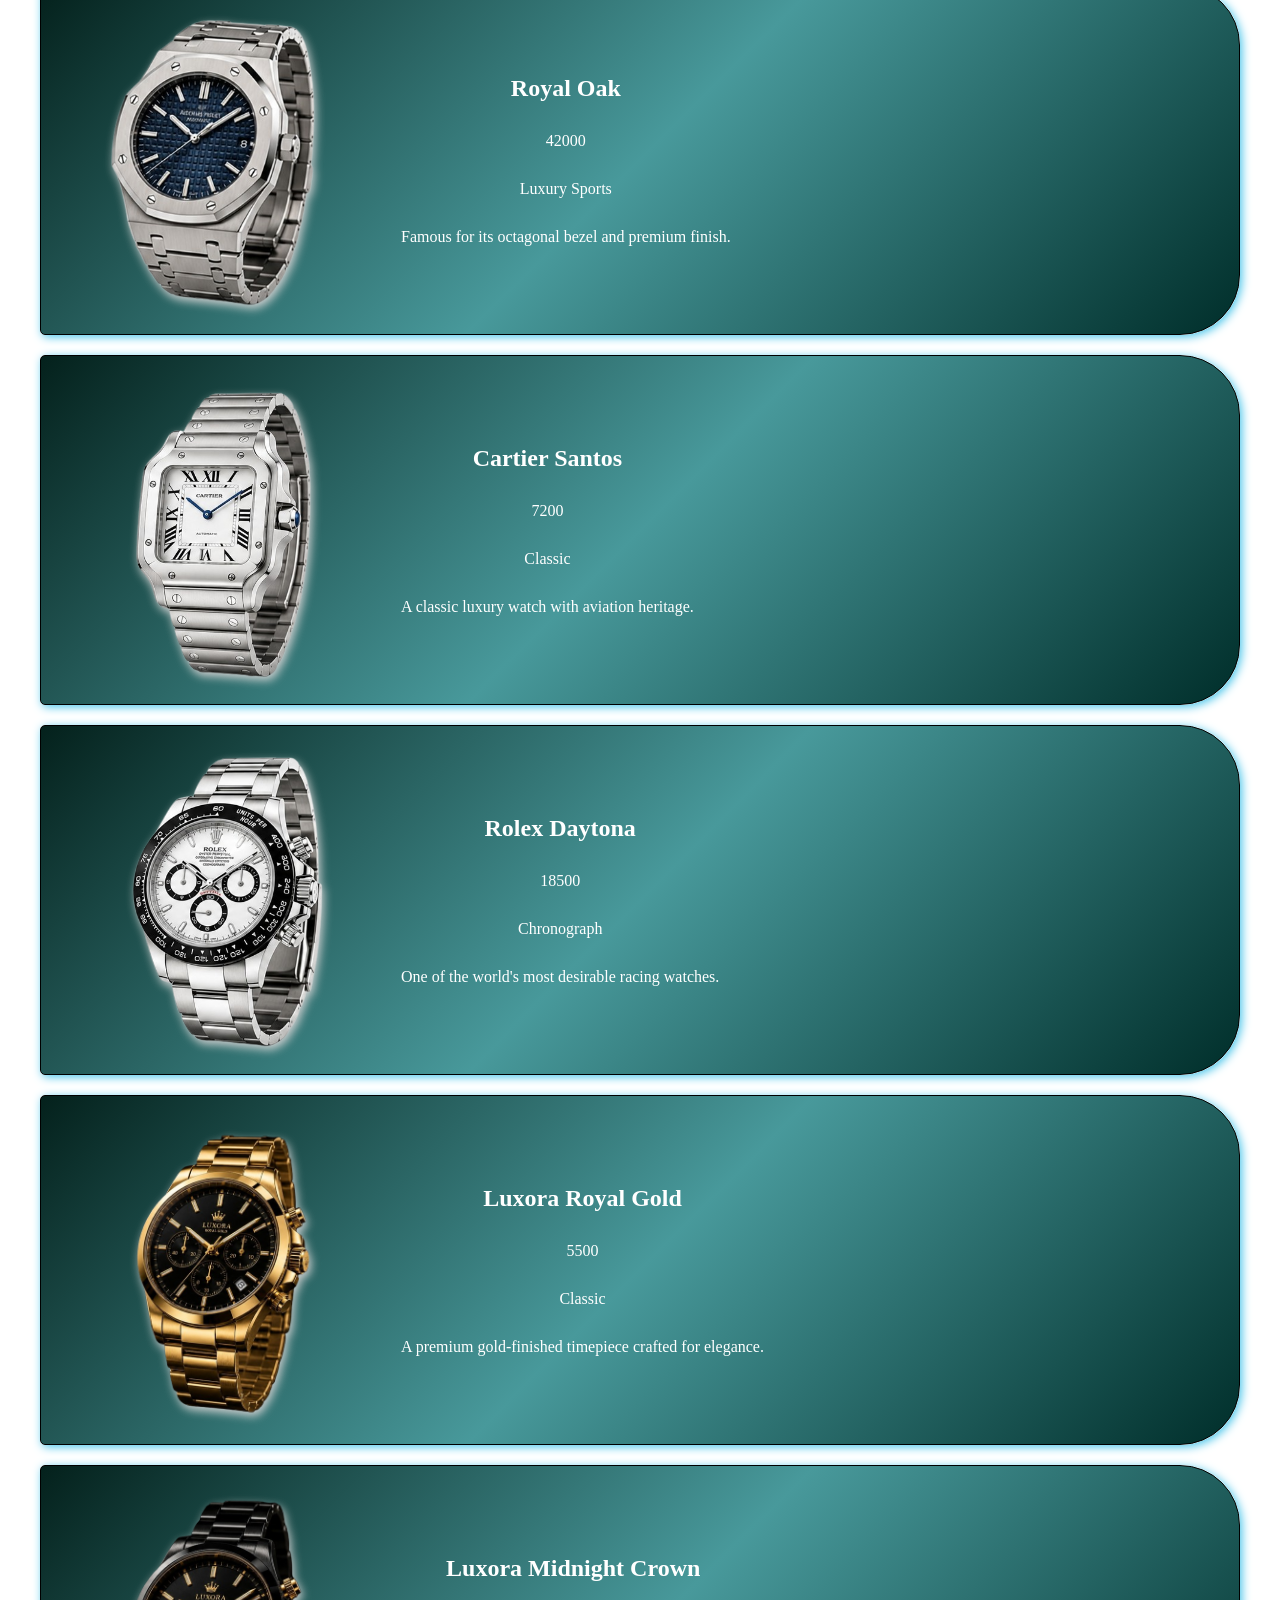
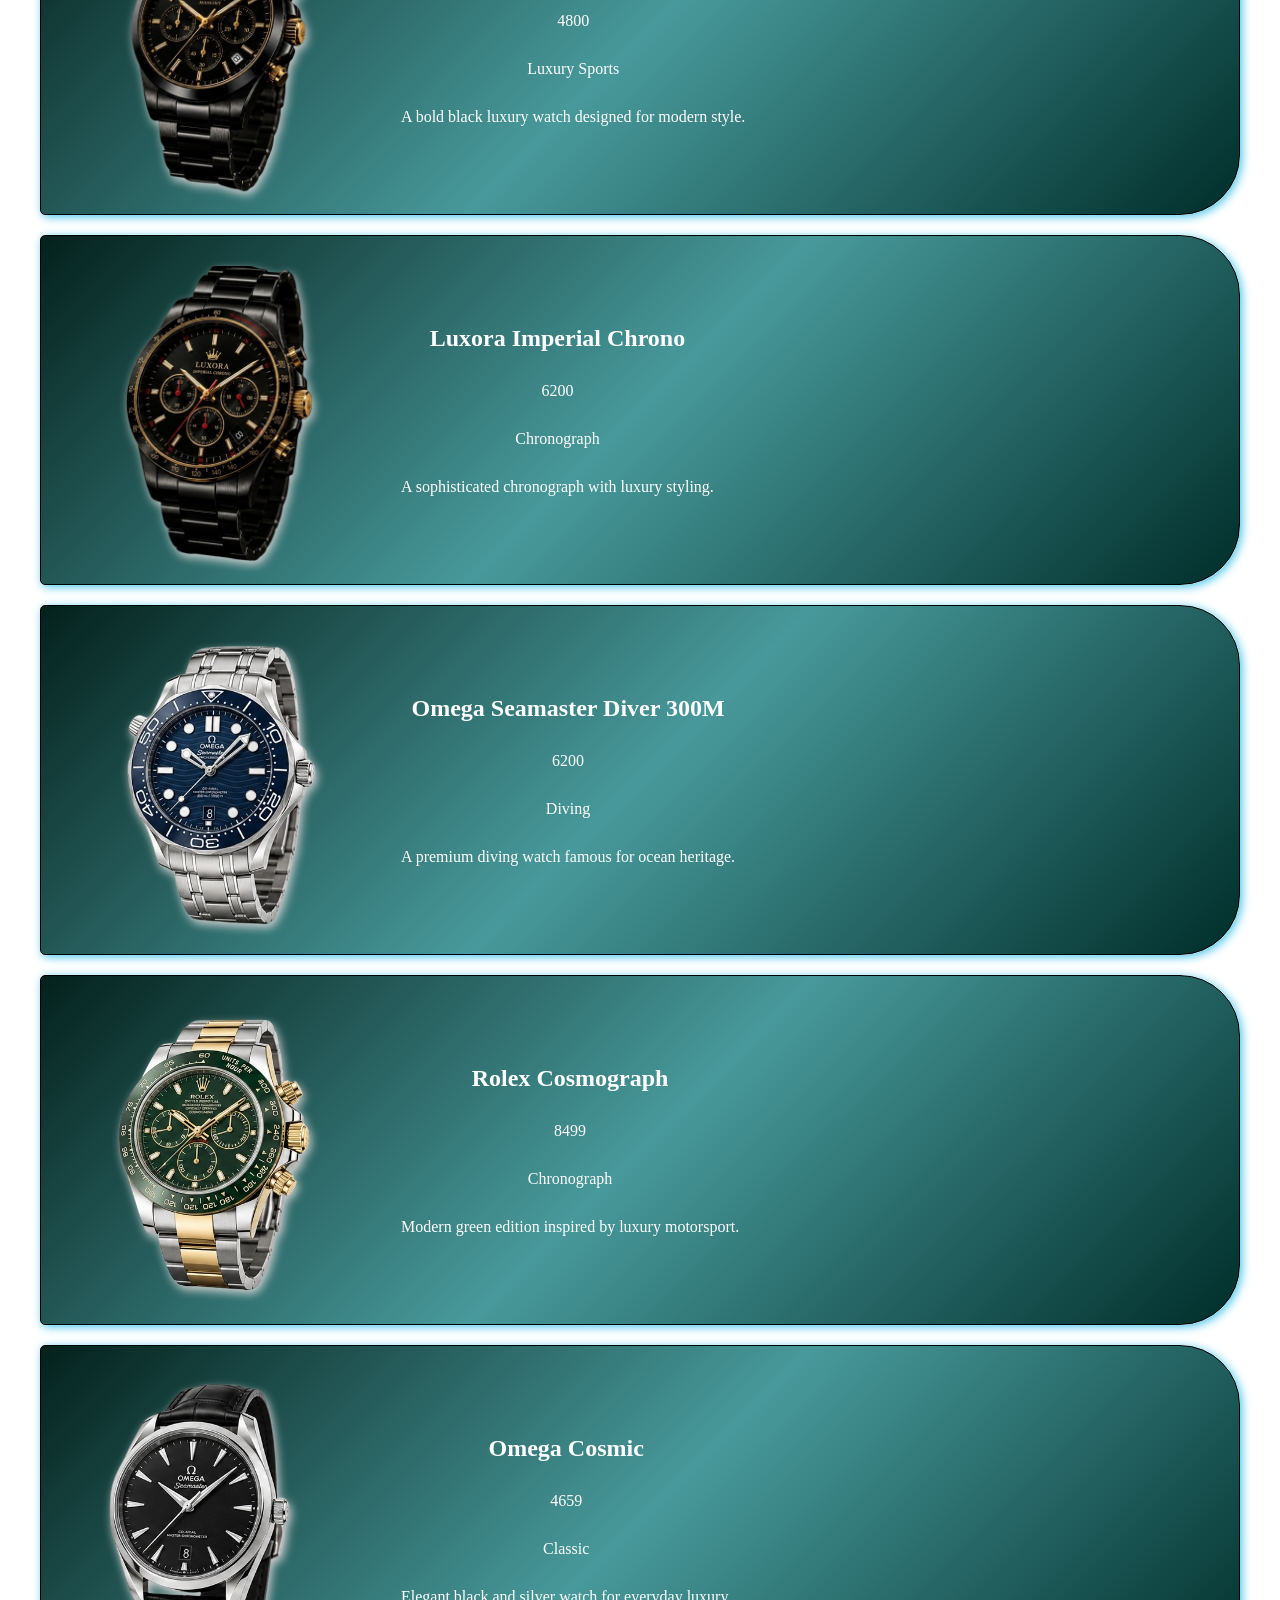
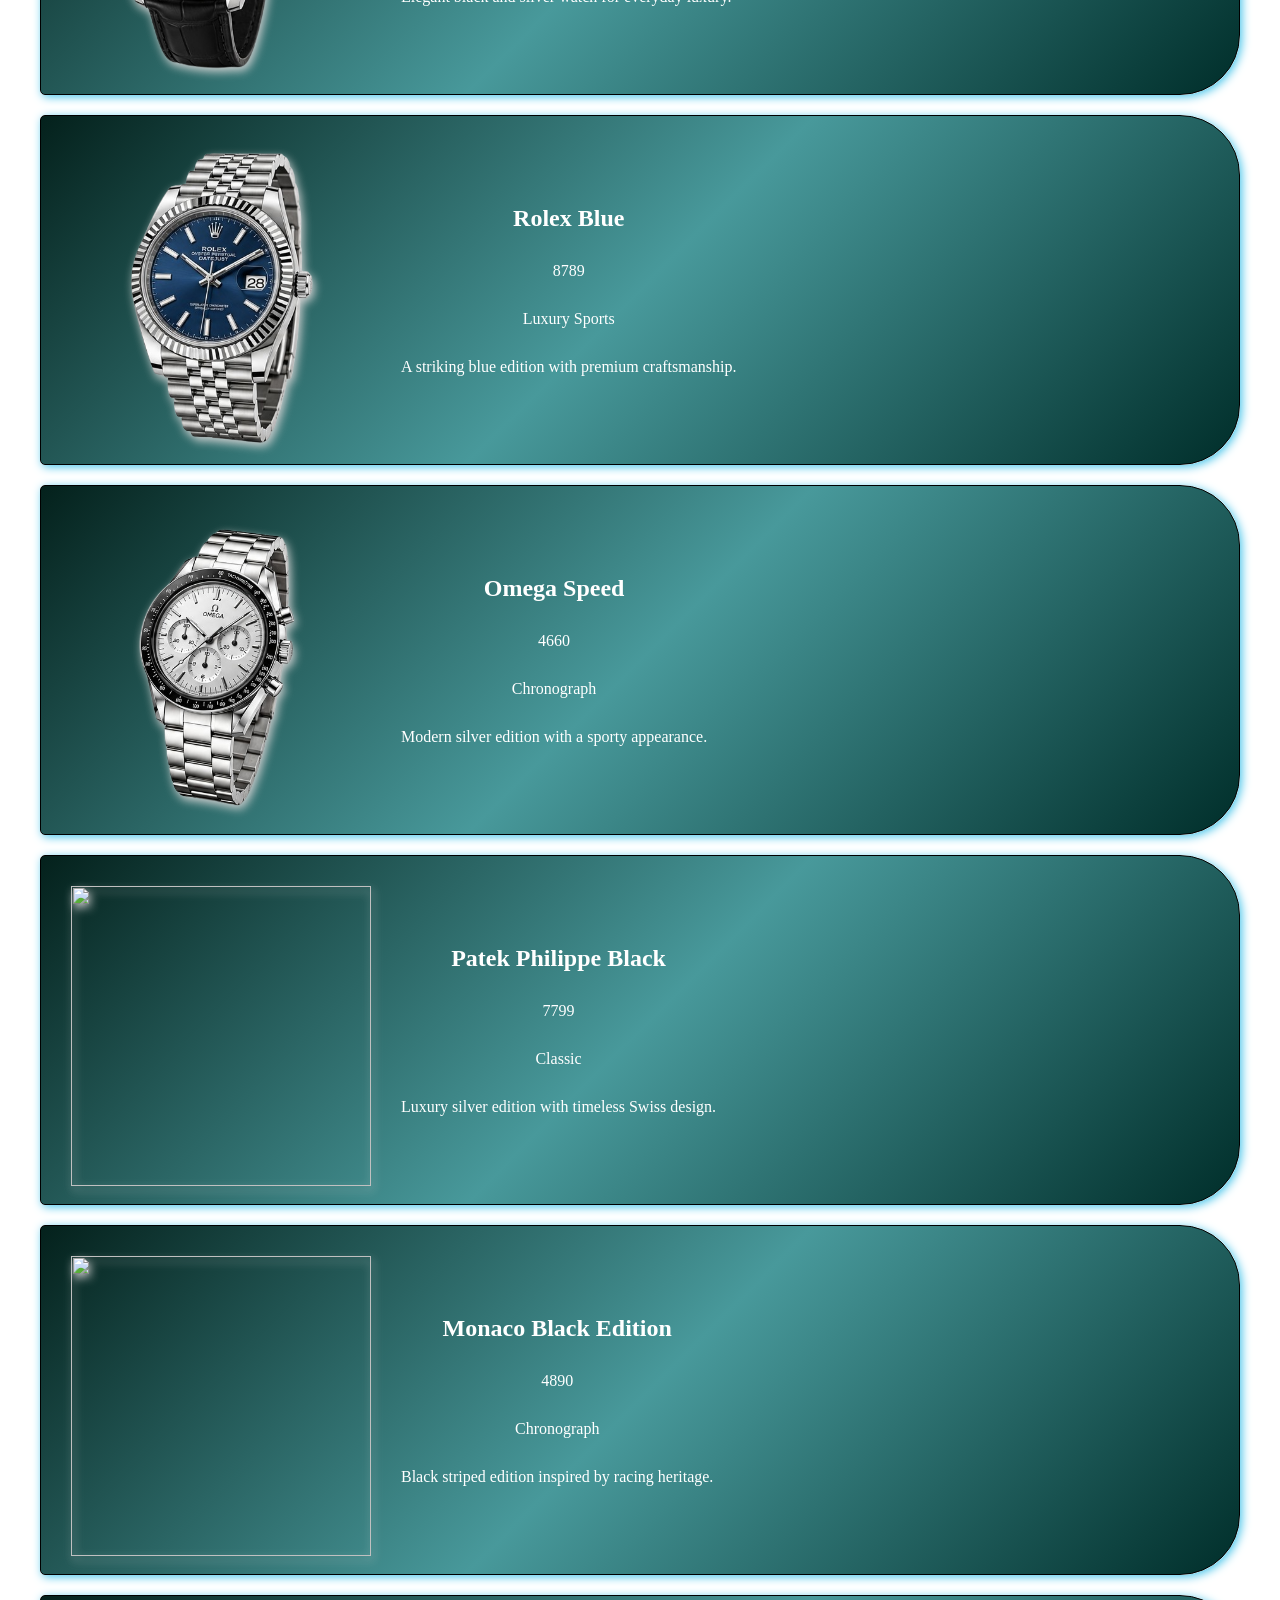
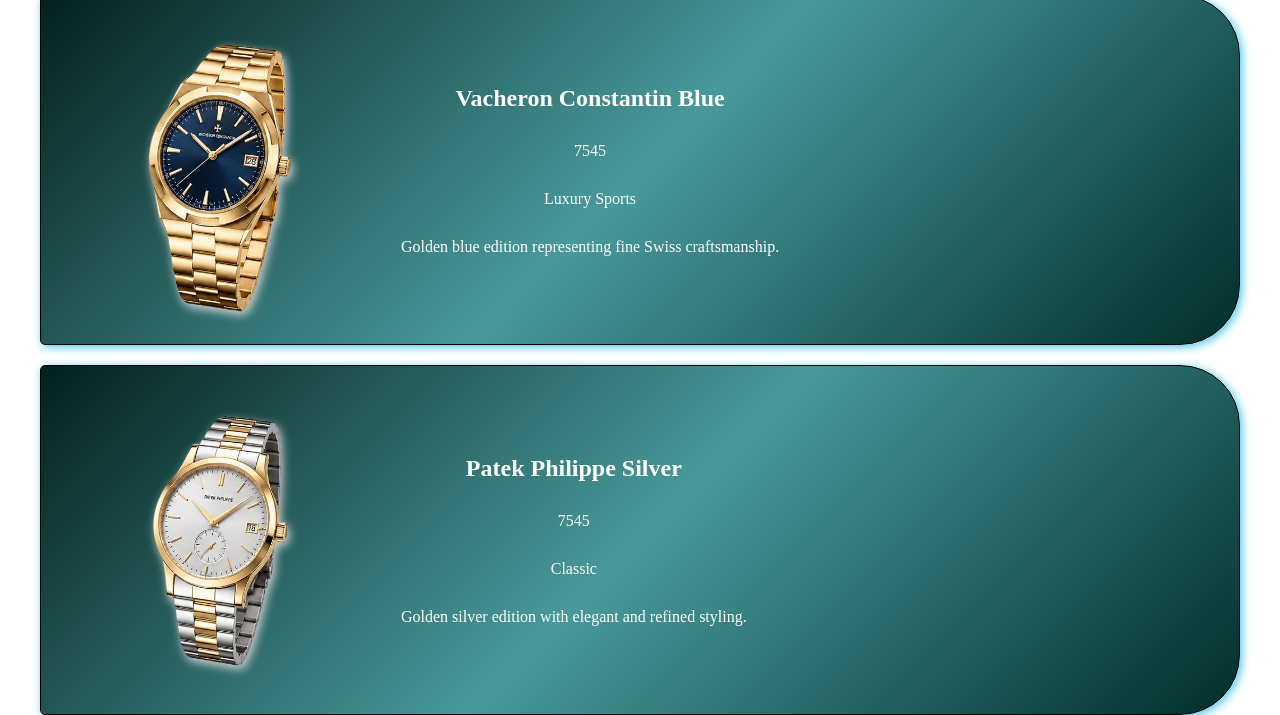
==== commit 03b2ad88: "prduct css started" ====
--- a/productsLists/products.html
+++ b/productsLists/products.html
@@ -8,10 +8,10 @@
 
 </head>
 <body>
-    <div class="productsConatiner">
-            <h1>Watches collections</h1>
+    <h1 id="productHead">Watches Collections</h1>
+       
+            
             <div class="productsCont" id="productsCont"></div>
-    </div>
 
     <script src="products.js"></script>
 </body>
--- a/productsStyles/product.css
+++ b/productsStyles/product.css
@@ -9,9 +9,10 @@
     background: #ffffff;
     background-repeat: no-repeat;
     display: flex;
-    align-items: center;
-    justify-content: center;
-    gap: 10px;
+    flex-direction: column;
+    align-items: center;
+    justify-content: center;
+    gap: 30px;
     min-height: 100vh;
 }
 
@@ -369,17 +370,17 @@
 
 }
 
-.color{
+/* .color{
     background: linear-gradient(155deg, #ffa760, #e0b118, #f4d37a, #cd8f00);
     border: 2px solid rgb(253, 160, 0);
     color: white;
-    /* background-color: rgb(255, 255, 255); */
+
 }
 
 .bgColor{
     background-color: #ff511c;
     color: white;
-}
+} */
 
 #about {
     color: #312f2f;
@@ -526,4 +527,49 @@
 }
 .speclabel.specValue{
     text-align: center;
+}
+
+/* Products Styles */
+
+.productsCont{
+    width: 100%;
+    max-width: 1200px;
+    display: flex;
+    gap: 20px;
+    flex-direction: column;
+}
+
+
+
+.card{
+    display: flex;
+    background: linear-gradient(135deg,#04211c,#48999b,#002e2a);
+    /* background: #073e55; */
+    border-radius: 5px 60px 60px 5px;
+    box-shadow: 2px 2px 10px #49c5ea;
+    color: white;
+    height: 350px;
+    gap: 30px;
+    padding: 30px;
+    border: 1px solid #000000;
+}
+.card div{
+    display: flex;
+    justify-content: center;
+    align-items: center;
+    gap: 30px;
+    flex-direction: column;
+    /* margin: 40px; */
+}
+.card img{
+    filter: drop-shadow(2px 4px 5px #d0d0d0);
+    object-fit: contain;
+    height: 300px;
+    width: 300px;
+
+}
+#productHead{
+    margin-top: 15px;
+    font-size: 3rem;
+    font-family: 'GreatVibes';
 }
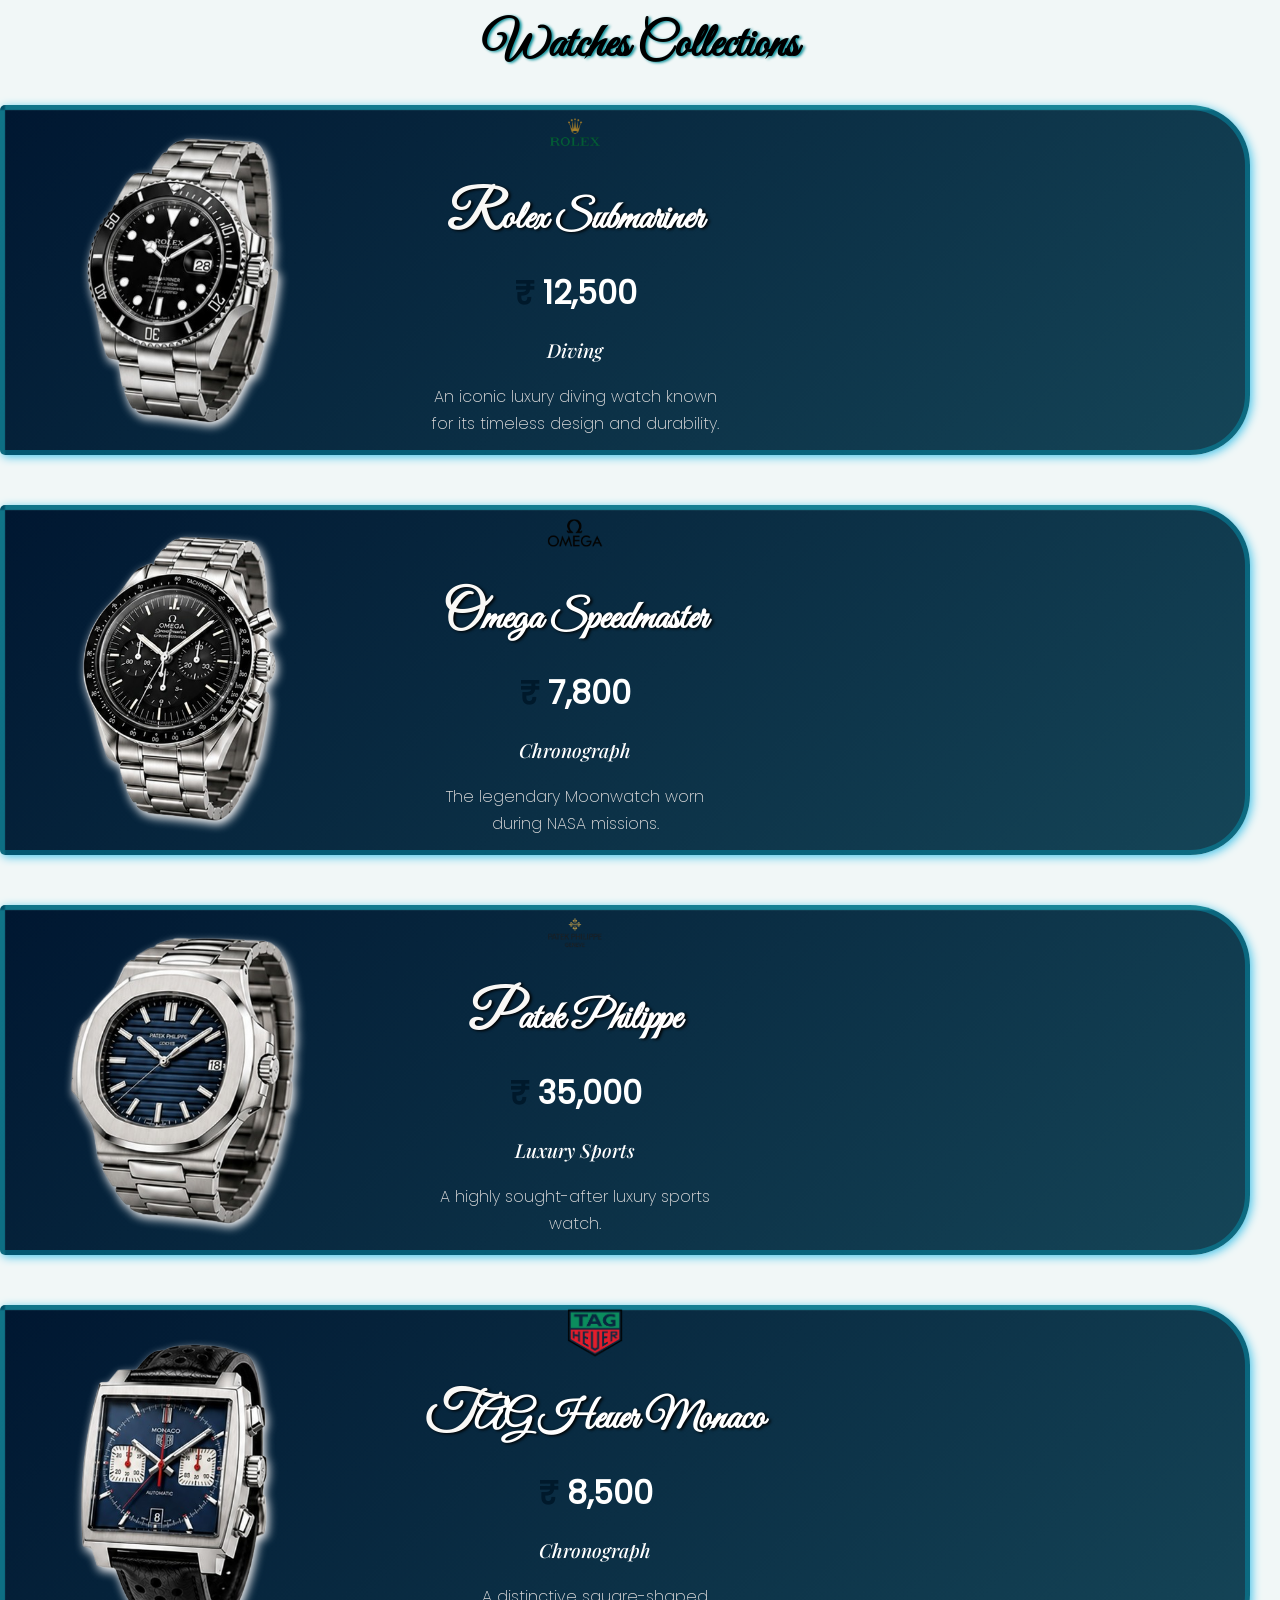
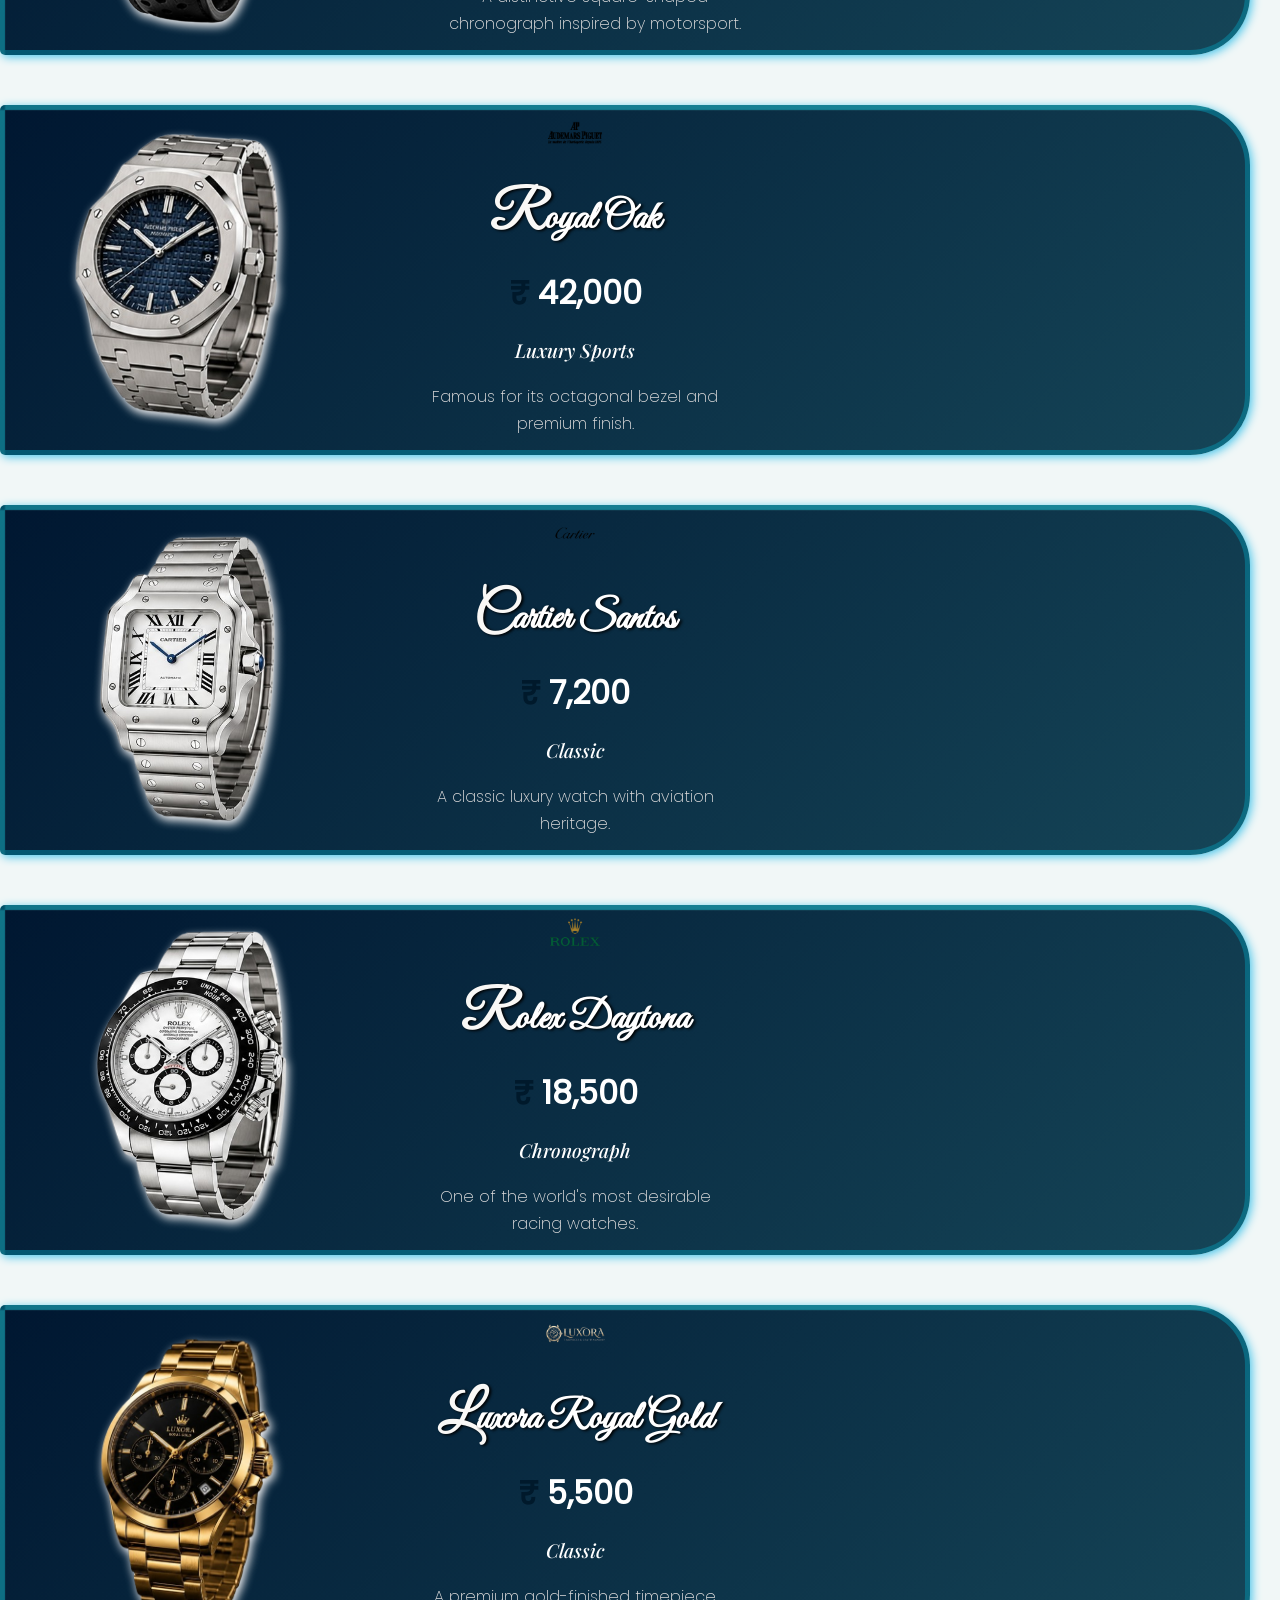
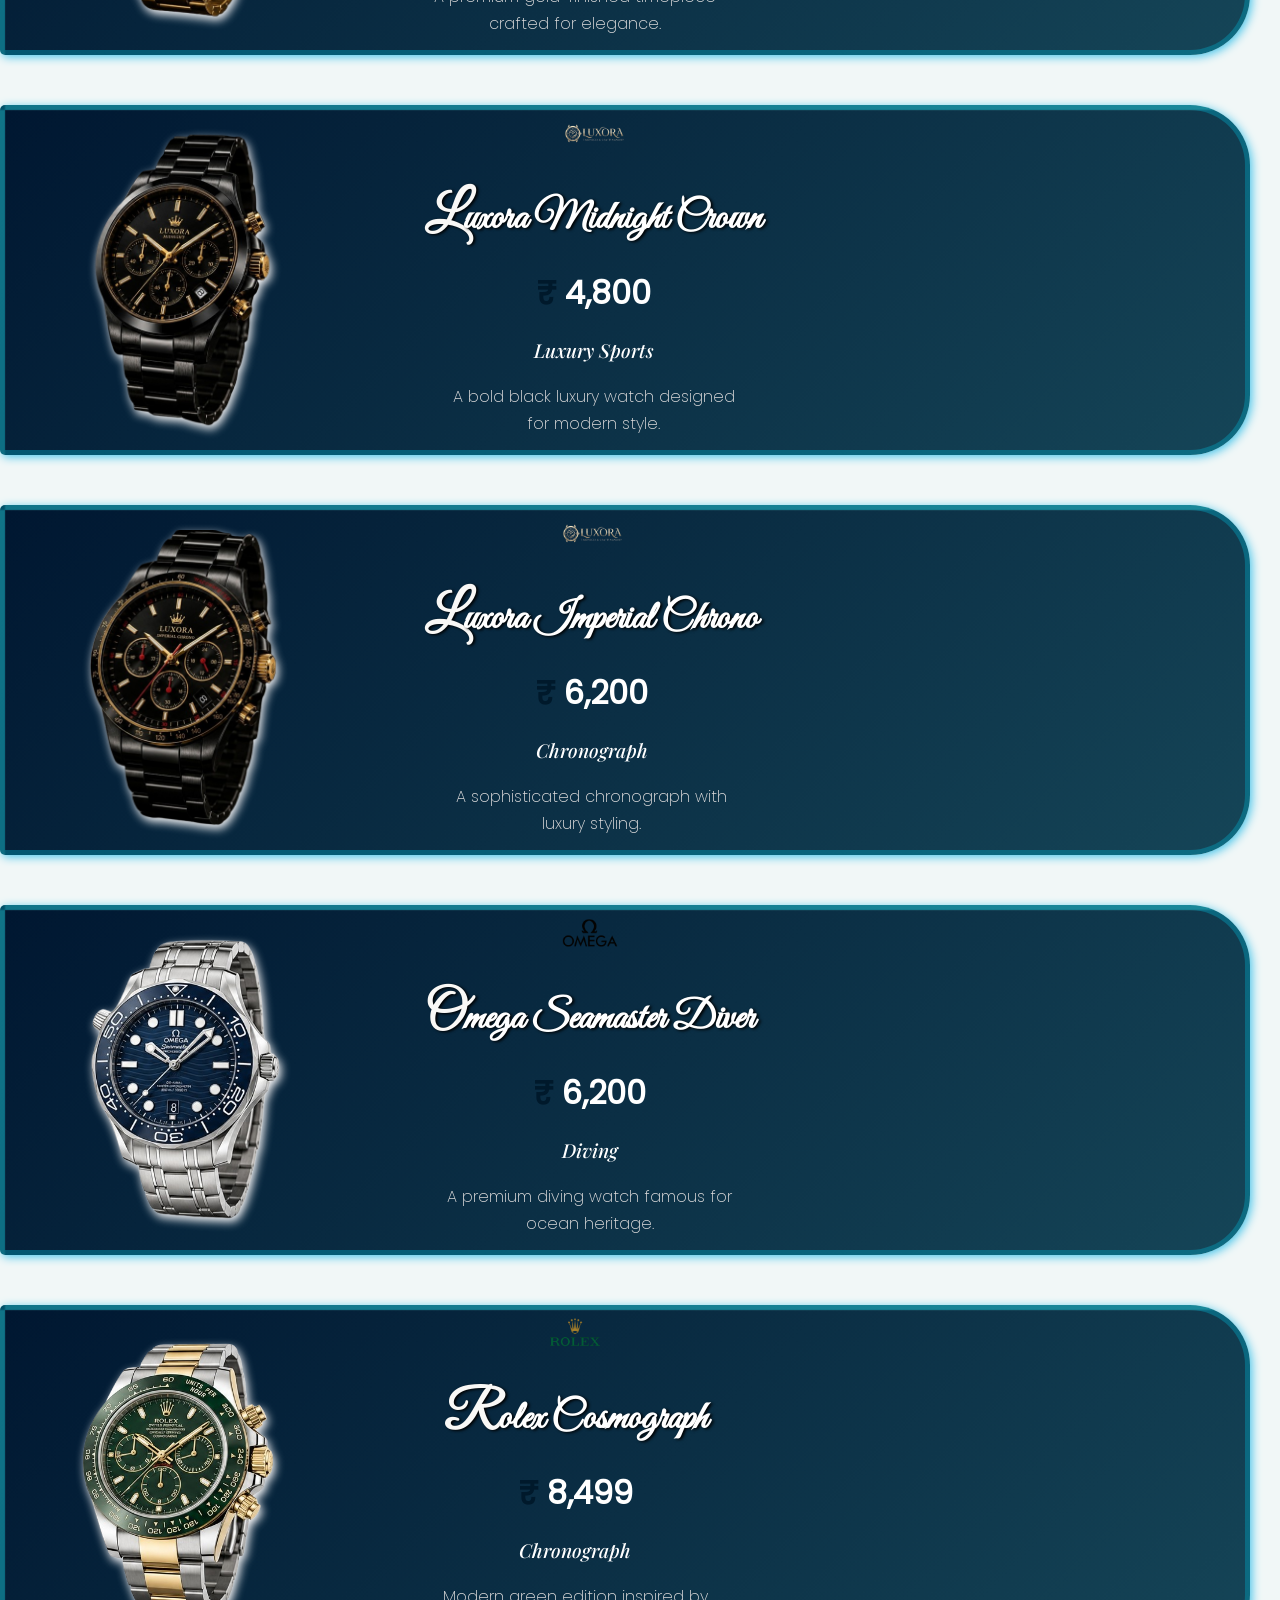
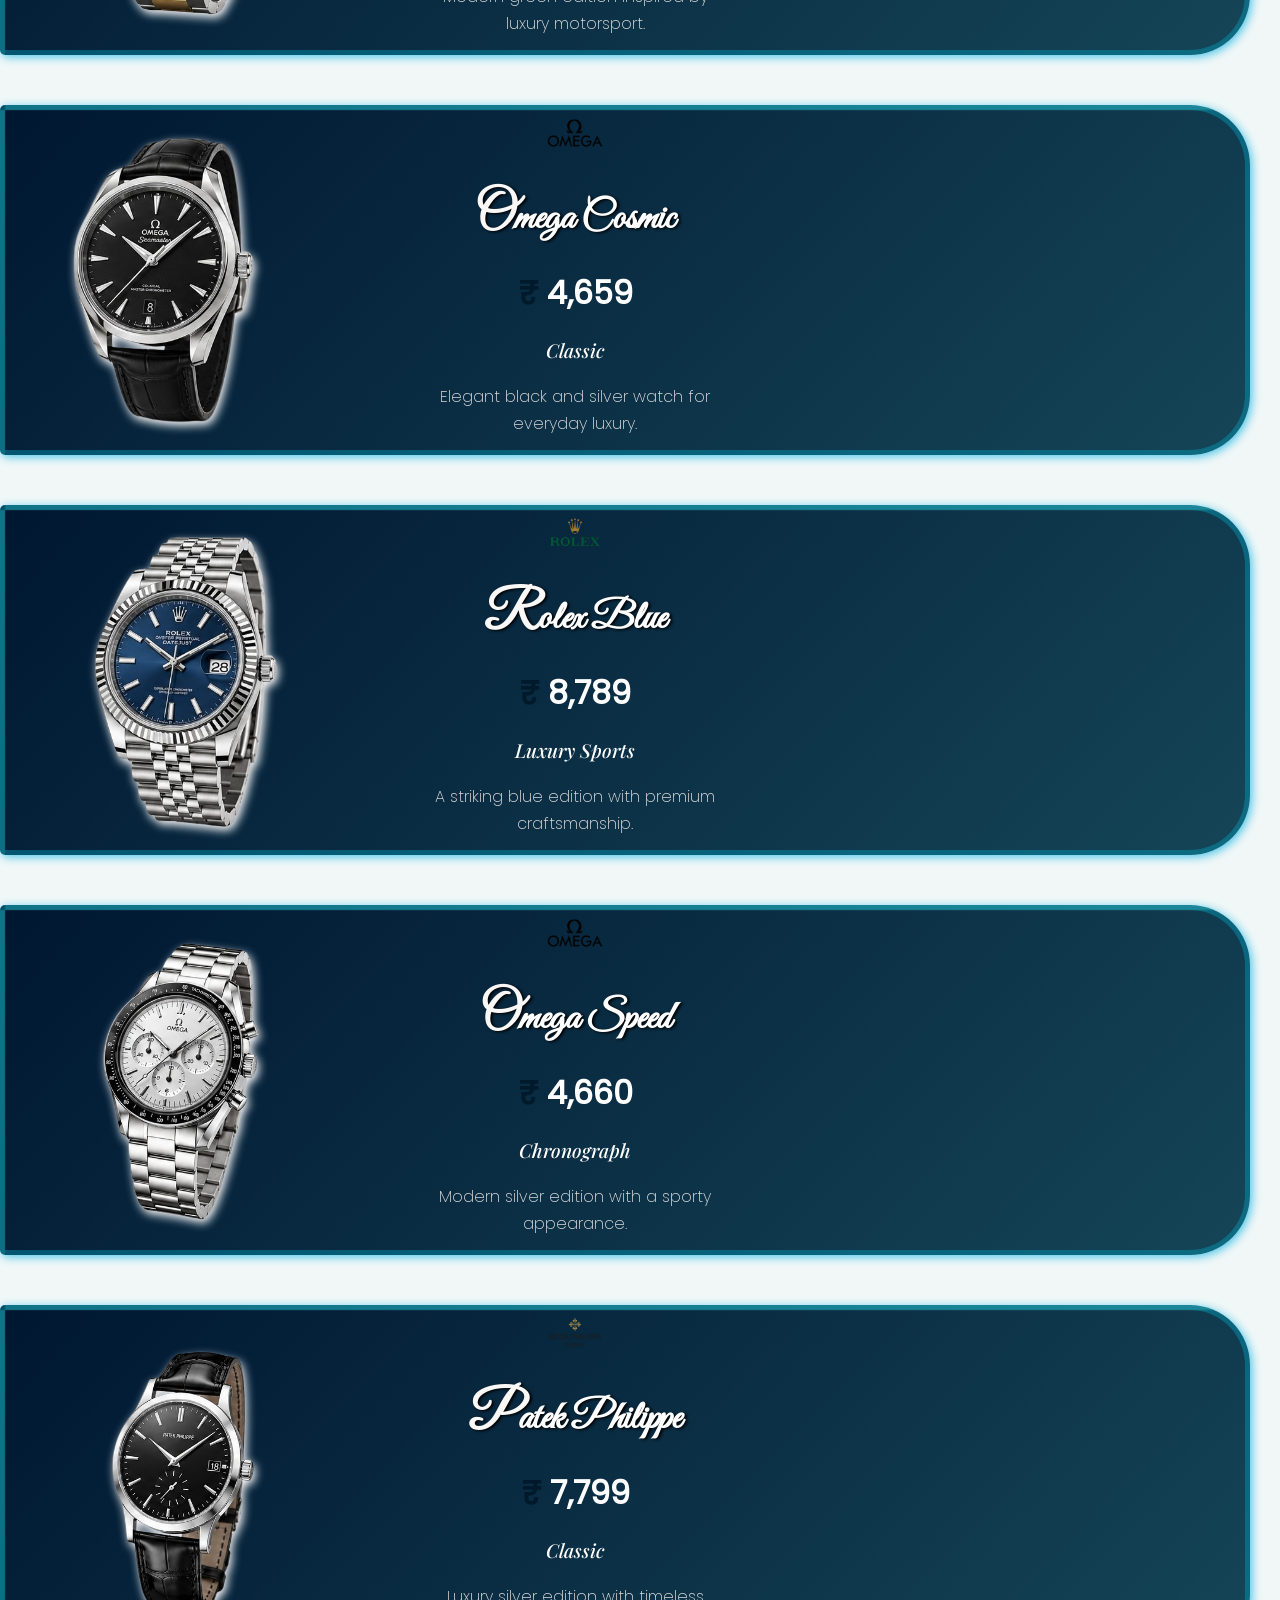
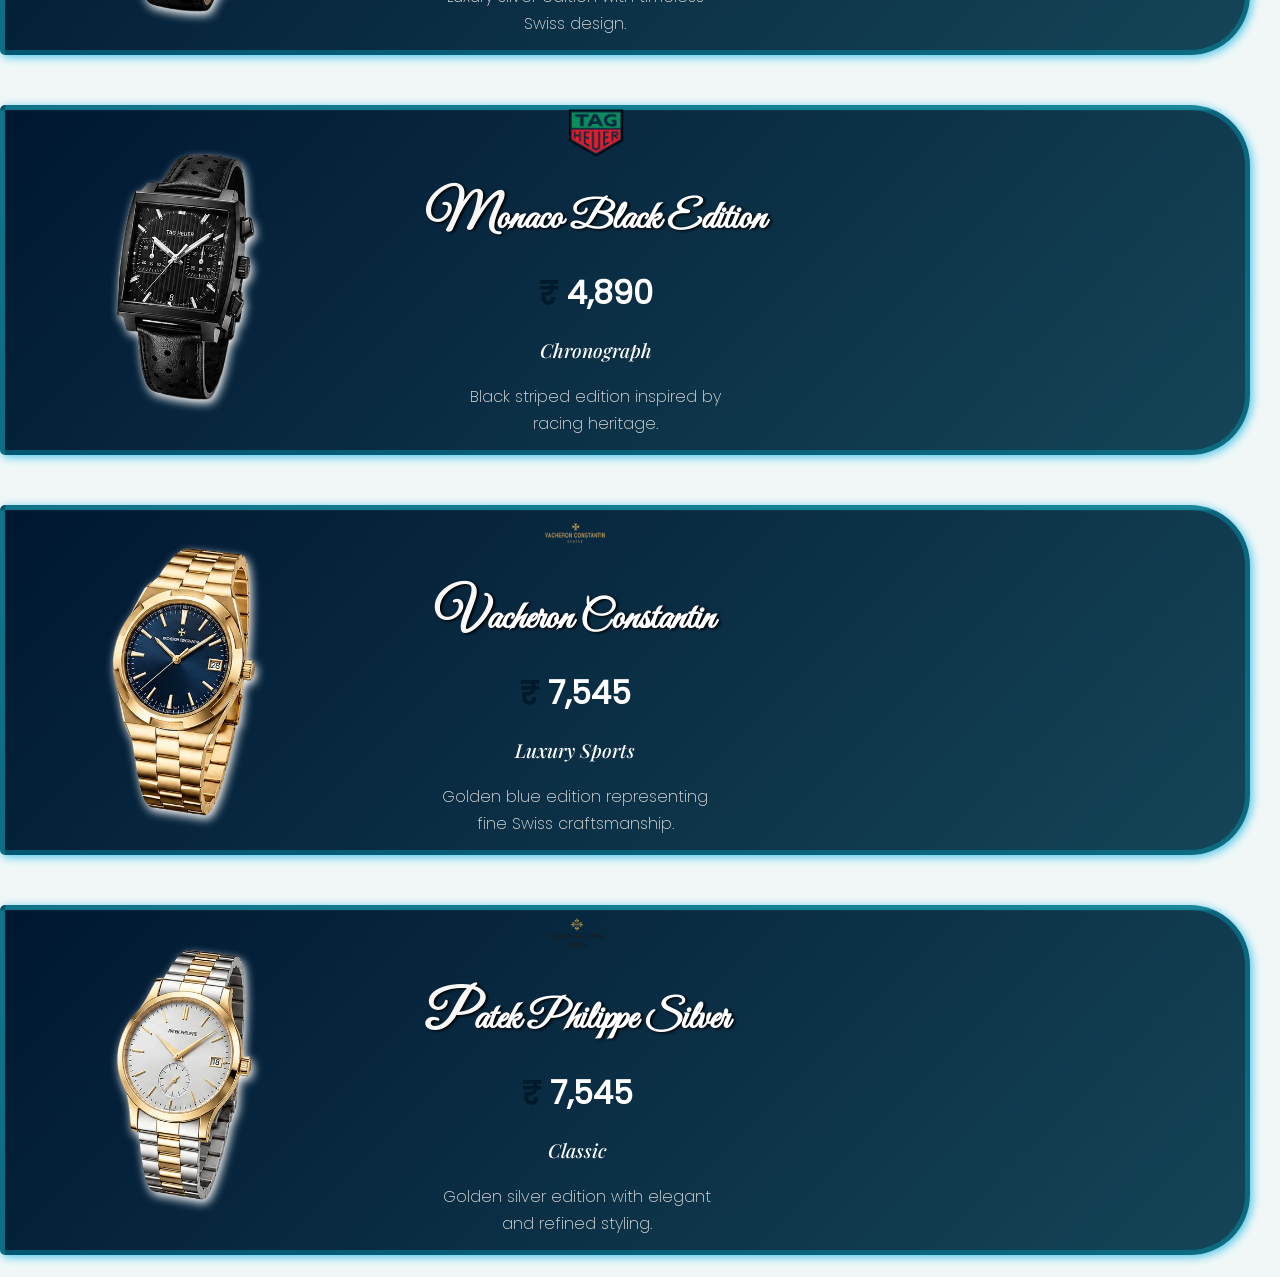
==== commit e9072cfb: "some redirect added" ====
--- a/productsLists/products.html
+++ b/productsLists/products.html
@@ -4,7 +4,7 @@
     <meta charset="UTF-8">
     <meta name="viewport" content="width=device-width, initial-scale=1.0">
     <title>Products Page</title>
-    <link rel="stylesheet" href="../productsStyles/product.css">
+    <link rel="stylesheet" href="../searchBar/search.css">
 
 </head>
 <body>
--- a/searchBar/search.css
+++ b/searchBar/search.css
@@ -0,0 +1,307 @@
+* {
+    padding: 0;
+    margin: 0;
+    box-sizing: border-box;
+}
+
+body {
+    background-color: #f1f7f7;
+}
+
+@font-face {
+    font-family: 'Playfairs-Italic';
+    src: url(W/fonts/PlayfairDisplay-Italic-VariableFont_wght.ttf)
+}
+
+@font-face {
+    font-family: 'PlayfairDisplay';
+    src: url(/fonts/NotoSerifKannada-ExtraBold.ttf)
+}
+
+@font-face {
+    font-family: 'Playfairs-Italic';
+    src: url(/fonts/PlayfairDisplay-MediumItalic.ttf)
+}
+
+@font-face {
+    font-family: 'PoppinsBold';
+    src: url(/fonts/Poppins-ExtraBold.ttf)
+}
+
+@font-face {
+    font-family: 'PoppinsBoldItalic';
+    src: url(/fonts/Poppins-BoldItalic.ttf)
+}
+
+@font-face {
+    font-family: 'GreatVibes';
+    src: url(/fonts/GreatVibes-Regular.ttf)
+}
+
+@font-face {
+    font-family: 'PlayWrite-Regular';
+    src: url(/fonts/PlaywriteIE-Regular.ttf)
+}
+
+@font-face {
+    font-family: 'Allura-Regular';
+    src: url(/fonts/Allura-Regular.ttf)
+}
+
+@font-face {
+    font-family: 'Sekyua-Regular';
+    src: url(/fonts/Sekuya-Regular.ttf)
+}
+
+@font-face {
+    font-family: 'NotoSerif';
+    src: url(/fonts/NotoSerifKannada-VariableFont_wght.ttf);
+}
+
+@font-face {
+    font-family: 'Poppins-bold';
+    src: url(/fonts/Poppins-Regular.ttf);
+}
+
+@font-face {
+    font-family: 'Thin';
+    src: url(/fonts/Poppins-ExtraLight.ttf);
+}
+
+@font-face {
+    font-family: 'Poppins';
+    src: url(/fonts/Poppins-Light.ttf);
+}
+
+@font-face {
+    font-family: 'Playfair';
+    src: url(/fonts/Poppins-ExtraBoldItalic.ttf);
+}
+
+
+
+@font-face {
+    font-family: 'Poppins-Extra';
+    src: url(/fonts/Poppins-Medium.ttf);
+}
+
+@font-face {
+
+    font-family: 'Poppins-Extra-Bold';
+    src: url(./fonts/Poppins-ExtraBold.ttf);
+}
+
+@font-face {
+
+    font-family: 'TrioKannada-Italic';
+    src: url(./fonts/TiroKannada-Italic.ttf);
+}
+
+@font-face {
+
+    font-family: 'TrioKannada-Regular';
+    src: url(./fonts/TiroKannada-Regular.ttf);
+}
+
+@font-face {
+
+    font-family: 'Playwrite-varaible';
+    src: url(./fonts/PlaywriteIE-VariableFont_wght.ttf);
+}
+
+@font-face {
+
+    font-family: 'PoppinsMedium';
+    src: url(./fonts/Poppins-Medium.ttf);
+}
+
+
+
+
+
+/* Products Styles */
+
+.productsCont {
+    width: 100%;
+    max-width: 1250px;
+    display: flex;
+    gap: 20px;
+    flex-direction: column;
+}
+
+
+
+@keyframes bgFade {
+    0% {
+        background-position: 0% 50%;
+    }
+
+    25% {
+        background-position: 50% 100%;
+    }
+
+    50% {
+        background-position: 100% 50%;
+
+
+    }
+
+    75% {
+        background-position: 50% 0%;
+    }
+
+    100% {
+        background-position: 0% 50%;
+    }
+
+
+
+}
+
+.card {
+    display: flex;
+    justify-content: start;
+    align-items: center;
+    background: linear-gradient(135deg, #001731, #3fa1a4, #00182e);
+    background-size: 600% 600%;
+    /* background: #073e55; */
+    animation: bgFade 10s ease-in-out infinite;
+    /* animation: cardFade 3s  ease-in-out infinite; */
+    border-radius: 5px 60px 60px 5px;
+    box-shadow: 2px 2px 10px #49c5ea;
+    color: white;
+    height: 350px;
+    transition: all 0.4s ease-out;
+    gap: 40px;
+    margin-top: 30px;
+    padding: 30px;
+    border: 5px solid #00a3c067;
+}
+
+.card:hover {
+    cursor: pointer;
+
+    background: linear-gradient(135deg, #012f31, #4bdfdf, #174168);
+
+}
+
+.card div {
+    display: flex;
+    padding-bottom: 40px;
+    justify-content: center;
+    align-items: center;
+    gap: 20px;
+    flex-direction: column;
+    margin: 20px 0px 0px 50px;
+    /* margin-top: 20px; */
+
+}
+
+@keyframes whiteFade {
+    0% {
+        filter: drop-shadow(2px 4px 5px #fffdfd);
+
+    }
+
+    25% {
+        filter: drop-shadow(2px 4px 5px #08b1ff);
+
+    }
+
+    50% {
+        filter: drop-shadow(2px 4px 5px #f9d6d6);
+
+    }
+
+    75% {
+        filter: drop-shadow(2px 4px 5px #efb2b2);
+
+
+    }
+
+    100% {
+        filter: drop-shadow(2px 4px 5px #fffdfd);
+
+    }
+
+}
+
+#productImg {
+    animation: whiteFade 10s ease-out infinite;
+
+    filter: drop-shadow(2px 4px 5px #fffdfd);
+    object-fit: contain;
+    height: 300px;
+    max-width: 300px;
+    width: 100%;
+
+}
+
+
+@keyframes cardFade {
+    from {
+        border: 2px solid #000235;
+
+
+
+    }
+
+    to {
+        border: 3px solid #002998;
+
+
+
+    }
+}
+
+
+.card div img {
+    object-fit: contain;
+    height: 60px;
+    width: 60px;
+}
+
+#productHead {
+    margin-top: 15px;
+    text-shadow: 2px 1px 3px #048f99;
+    text-align: center;
+    font-size: 3rem;
+    font-family: 'GreatVibes';
+}
+
+.card h2 {
+    font-family: 'GreatVibes';
+    font-size: 2.5rem;
+    text-shadow: 2px 1px 3px #000000;
+
+}
+
+.card h2::first-letter {
+    font-size: 3.3rem;
+    color: #f9f8f6;
+}
+
+#pricePar {
+    font-size: 2rem;
+    color: #ffffff;
+    font-family: 'Poppins-bold';
+    font-weight: bolder;
+}
+
+#pricePar::first-letter {
+    color: #00192b;
+}
+
+#categoryPar {
+    font-family: 'Playfairs-Italic';
+    font-size: 1.2rem;
+}
+
+#aboutPar {
+    color: #dfdddd;
+    font-weight: 300;
+    text-align: center;
+    width: 300px;
+    line-height: 1.7;
+    font-family: 'Thin';
+}
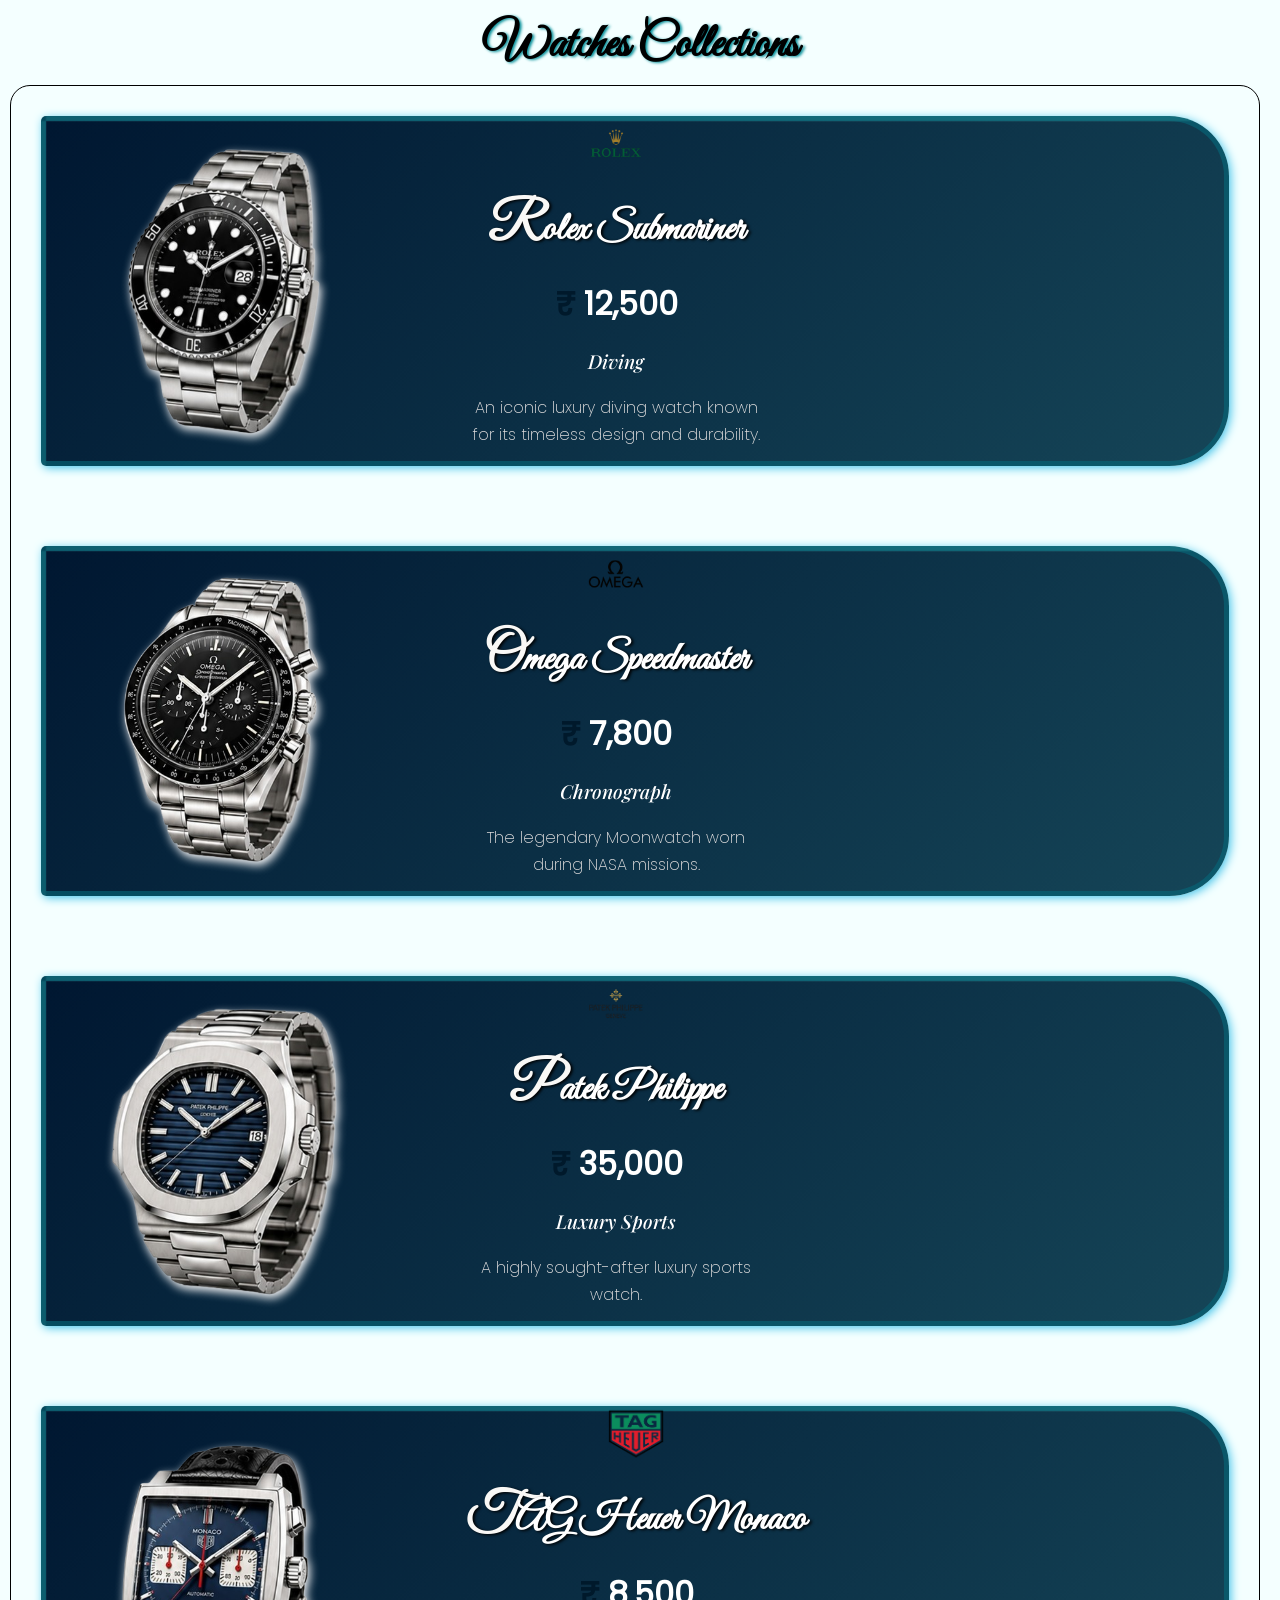
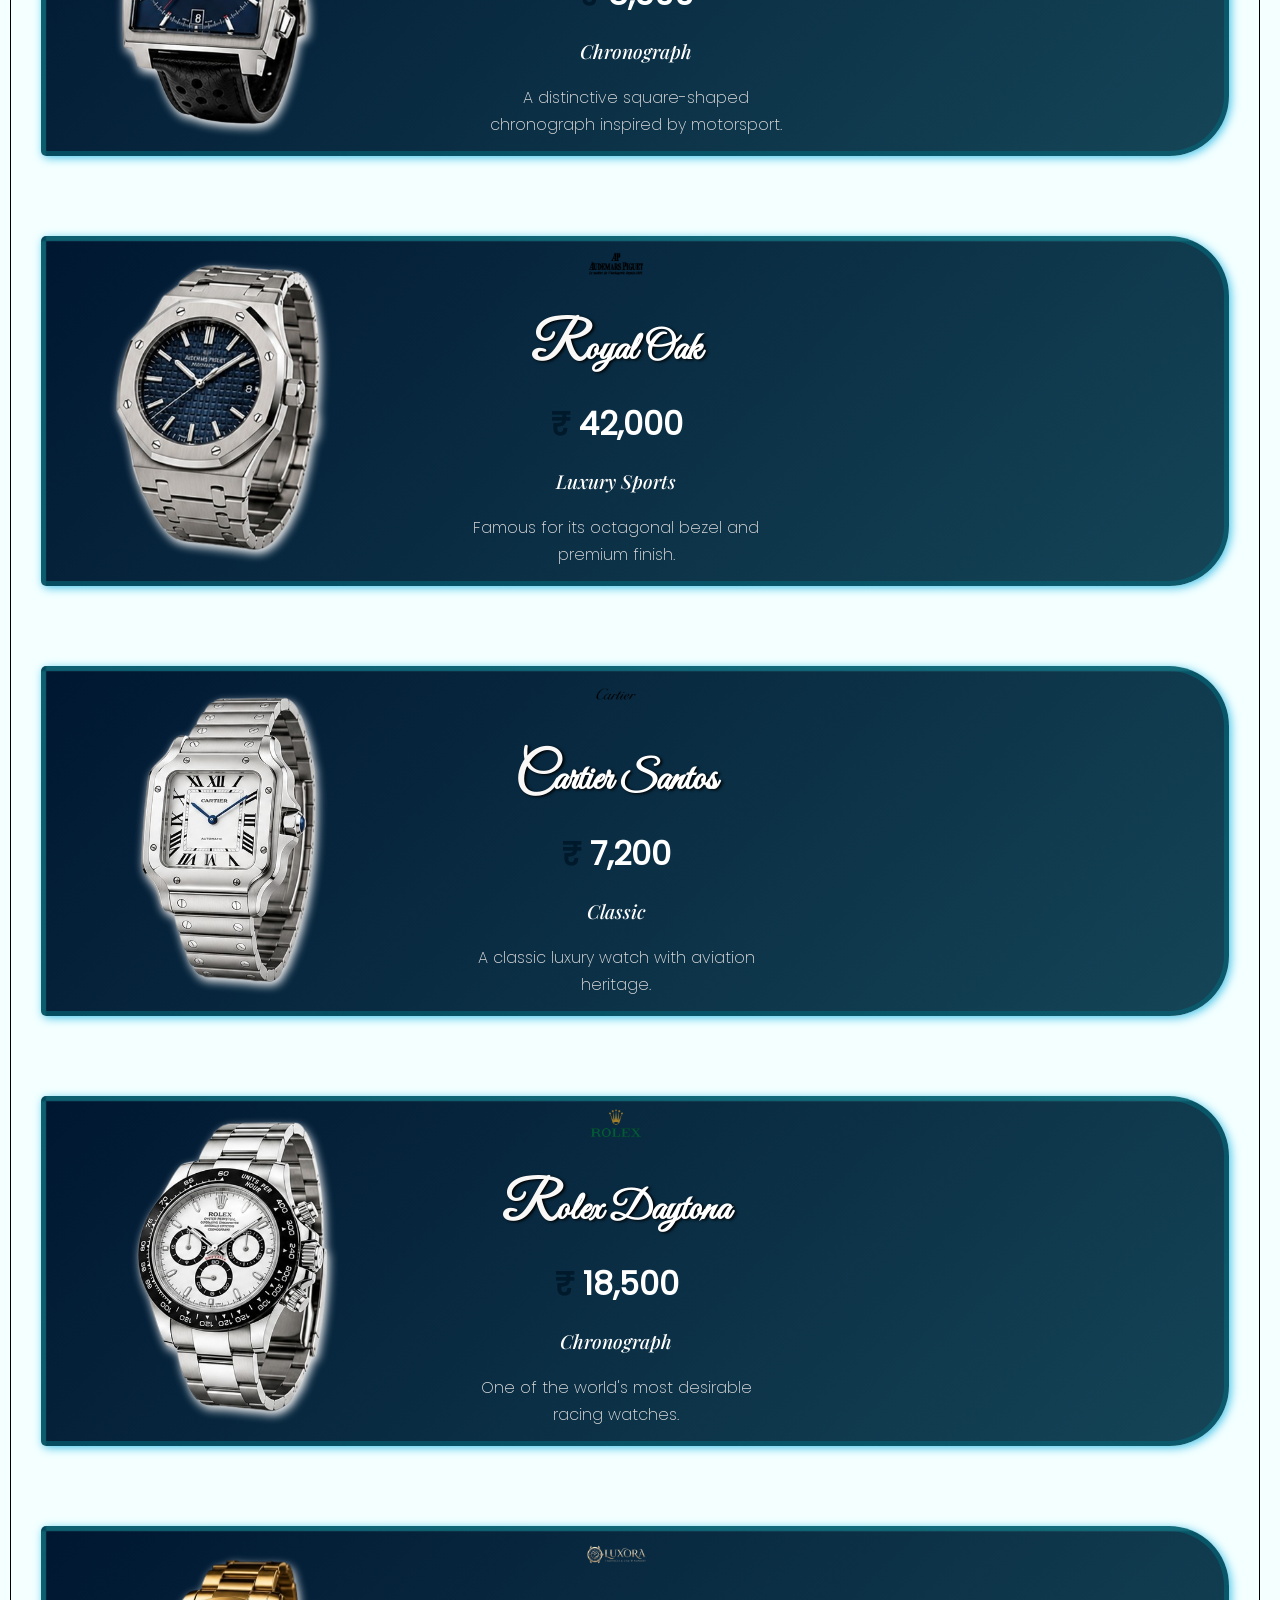
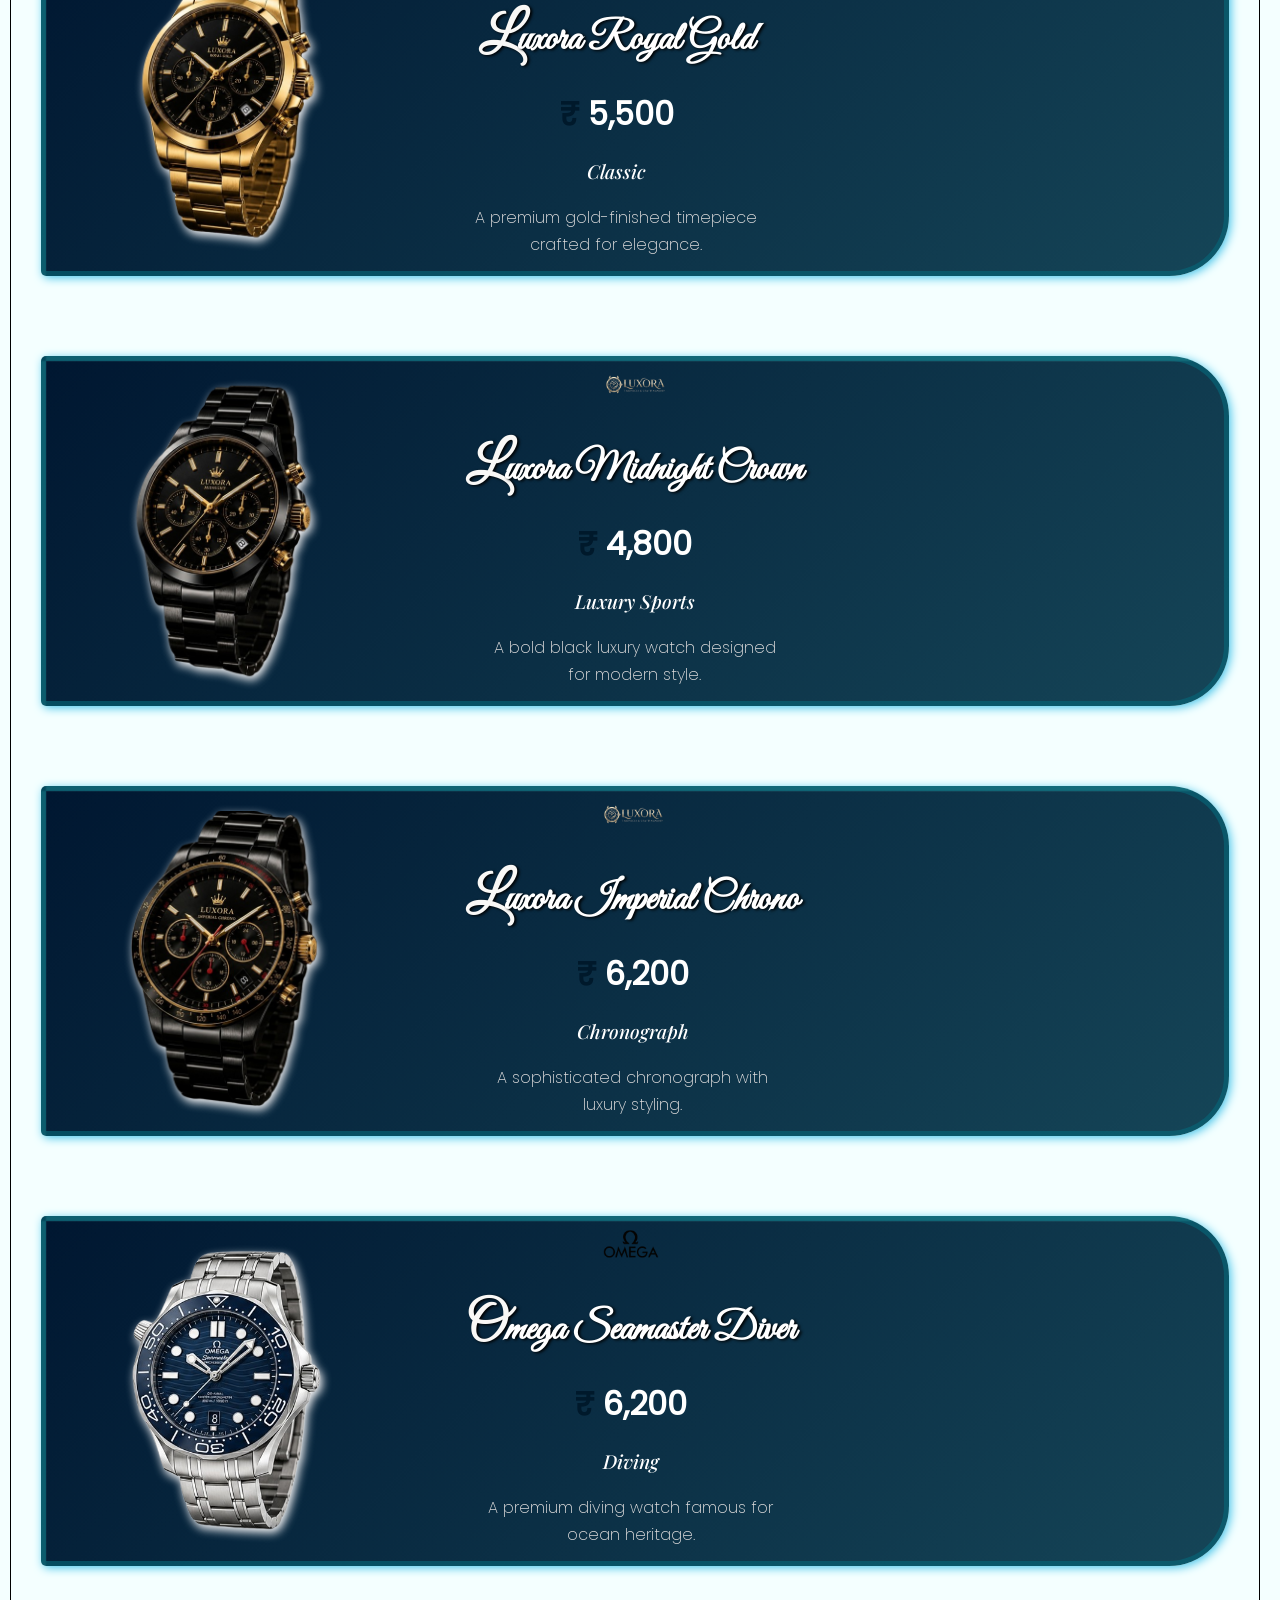
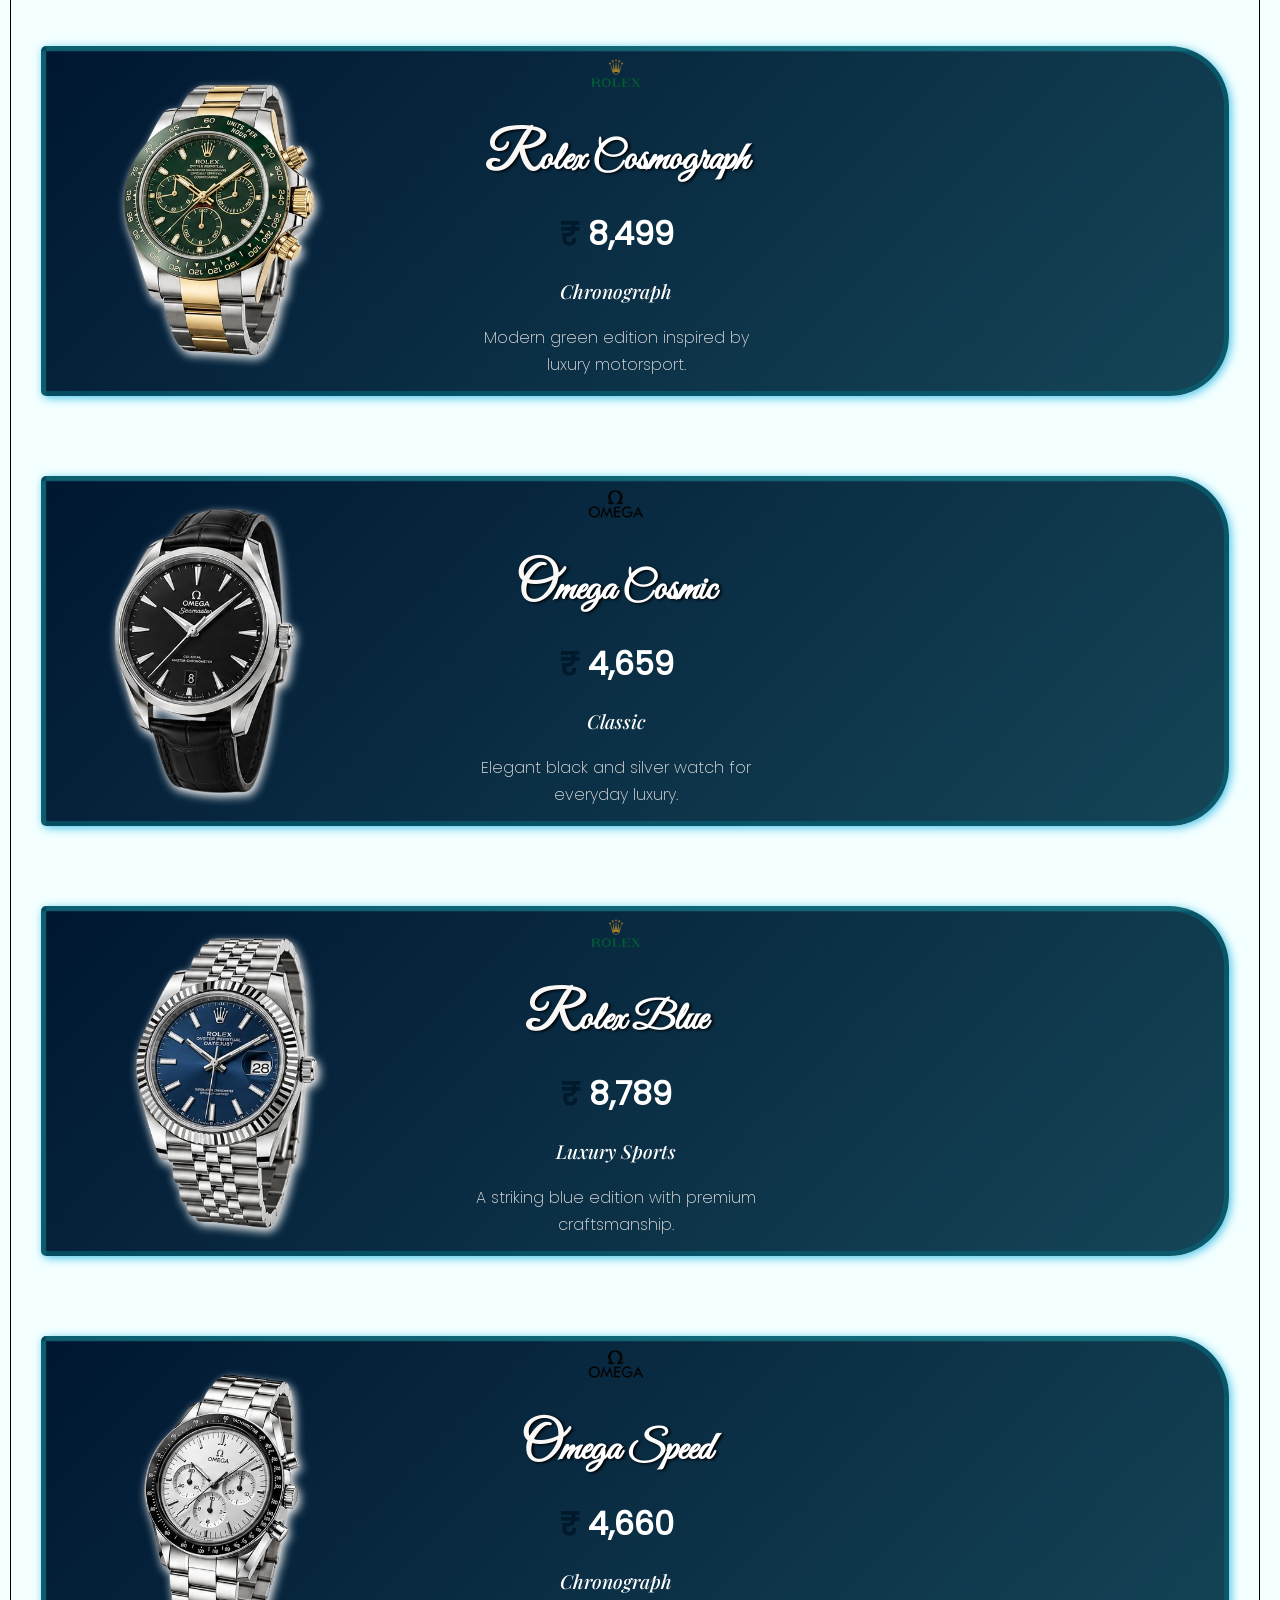
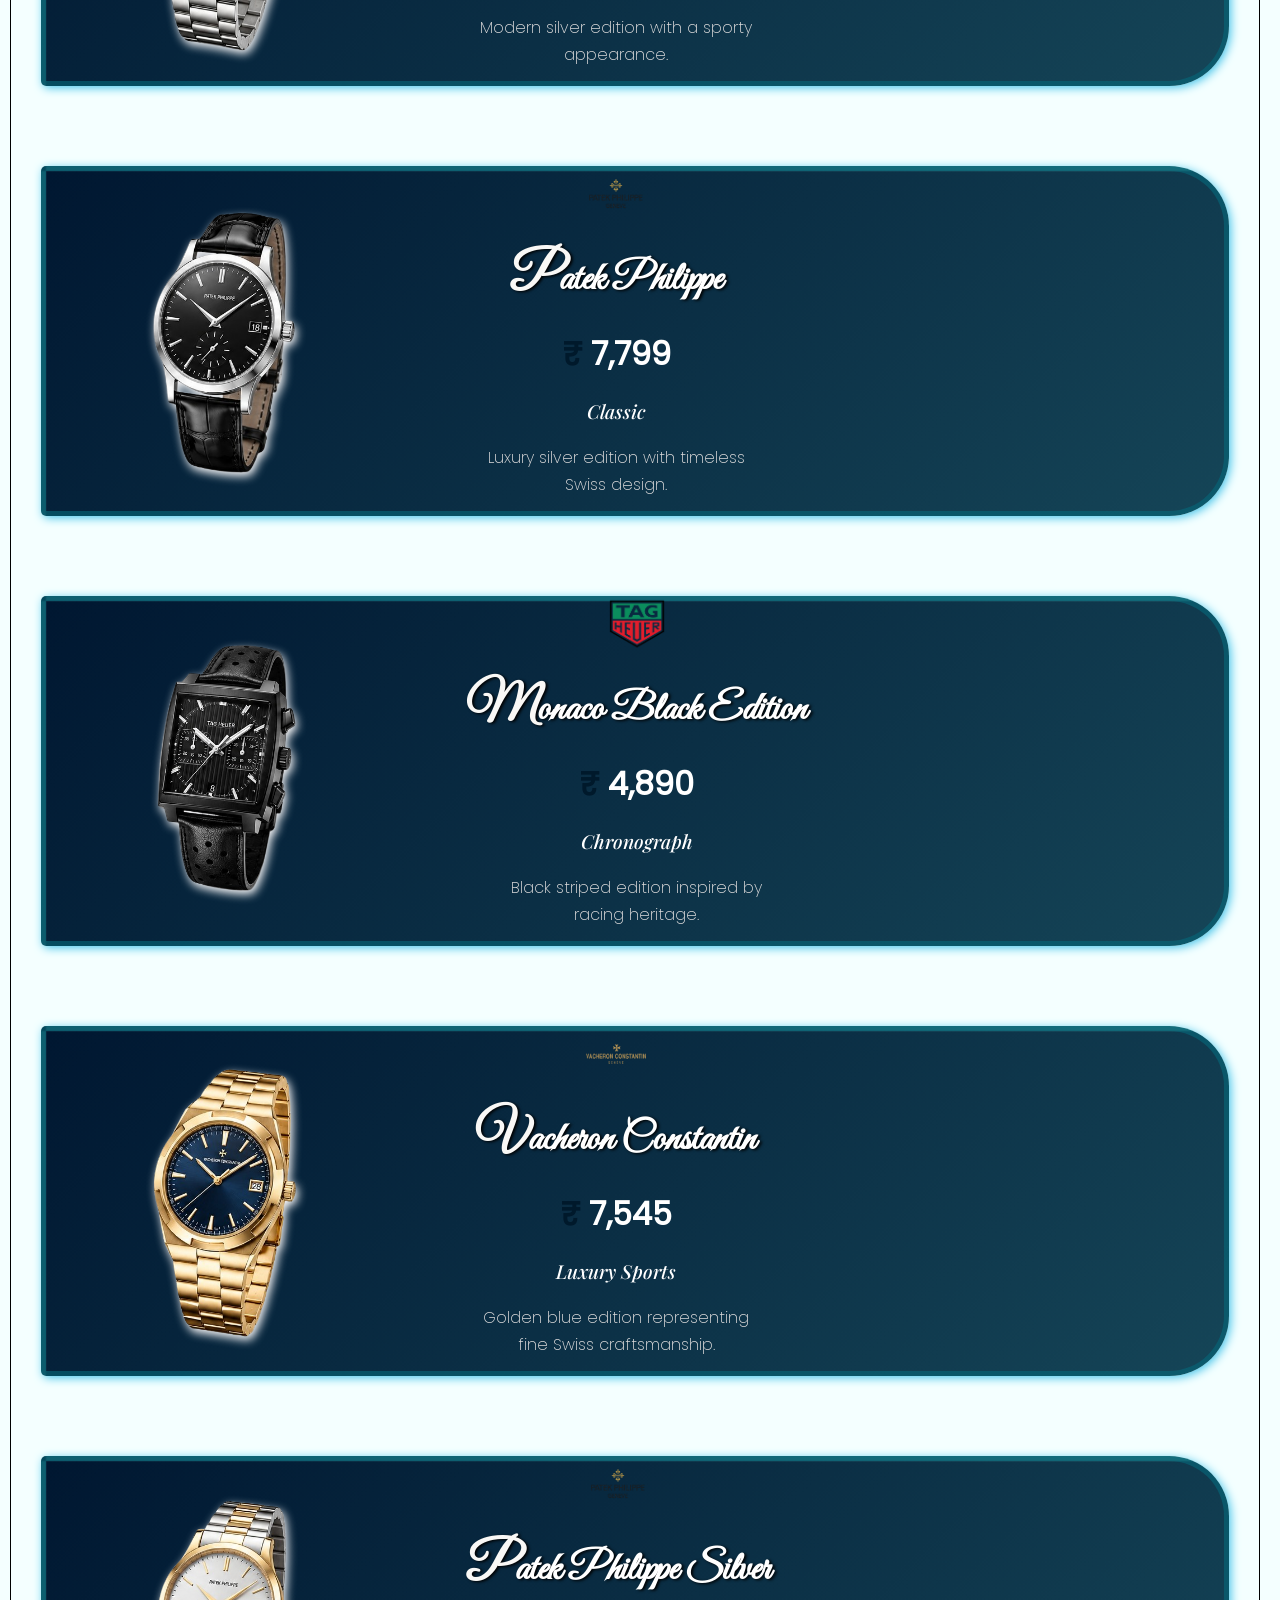
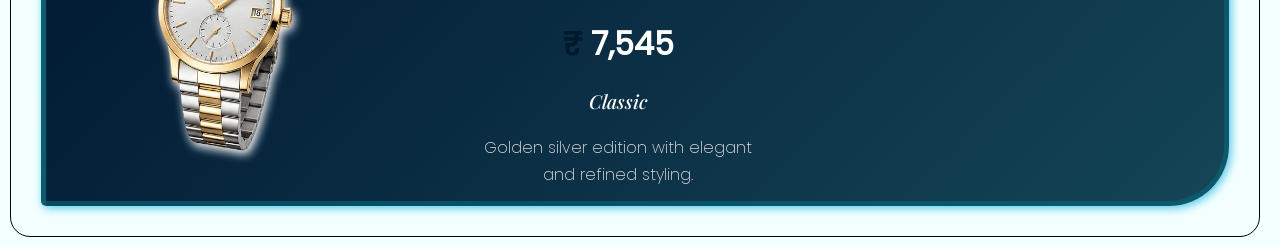
==== commit b3c3adcb: "img path fied" ====
--- a/productsLists/products.html
+++ b/productsLists/products.html
@@ -9,6 +9,7 @@
 </head>
 <body>
     <h1 id="productHead">Watches Collections</h1>
+
        
             
             <div class="productsCont" id="productsCont"></div>
--- a/searchBar/search.css
+++ b/searchBar/search.css
@@ -5,7 +5,7 @@
 }
 
 body {
-    background-color: #f1f7f7;
+    background-color: #f4ffff;
 }
 
 @font-face {
@@ -162,6 +162,7 @@
     display: flex;
     justify-content: start;
     align-items: center;
+    position: relative;
     background: linear-gradient(135deg, #001731, #3fa1a4, #00182e);
     background-size: 600% 600%;
     /* background: #073e55; */
@@ -173,9 +174,9 @@
     height: 350px;
     transition: all 0.4s ease-out;
     gap: 40px;
-    margin-top: 30px;
+    margin: 30px;
     padding: 30px;
-    border: 5px solid #00a3c067;
+    border: 5px solid #05687a9c;
 }
 
 .card:hover {
@@ -228,7 +229,6 @@
 
 #productImg {
     animation: whiteFade 10s ease-out infinite;
-
     filter: drop-shadow(2px 4px 5px #fffdfd);
     object-fit: contain;
     height: 300px;
@@ -236,6 +236,7 @@
     width: 100%;
 
 }
+
 
 
 @keyframes cardFade {
@@ -304,4 +305,44 @@
     width: 300px;
     line-height: 1.7;
     font-family: 'Thin';
+}
+
+.removeBtn {
+    position: absolute;
+    right: 5%;
+    top: 50px;
+    padding: 15px;
+    border: none;
+    transition: 0.1s ease-in;
+    background-color: #0127e7;
+    border-radius: 100%;
+}
+.removeBtn:hover{
+    cursor: pointer;
+    background-color: #5873f7;
+
+
+}
+
+#cartProductImg{
+    object-fit: contain;
+    height: 280px;
+    border-radius: 30px;
+    width: 100%;
+    max-width: 200px;
+
+
+    
+}
+
+#cartHead{
+    font-family: 'GreatVibes';
+    text-align: center;
+    font-size: 2.4rem;
+    margin: 10px 0px 10px 0px;
+}
+.cardContainer,.productsCont{
+    border: 1px solid black;
+    border-radius: 20px;
+    margin: 10px;
 }
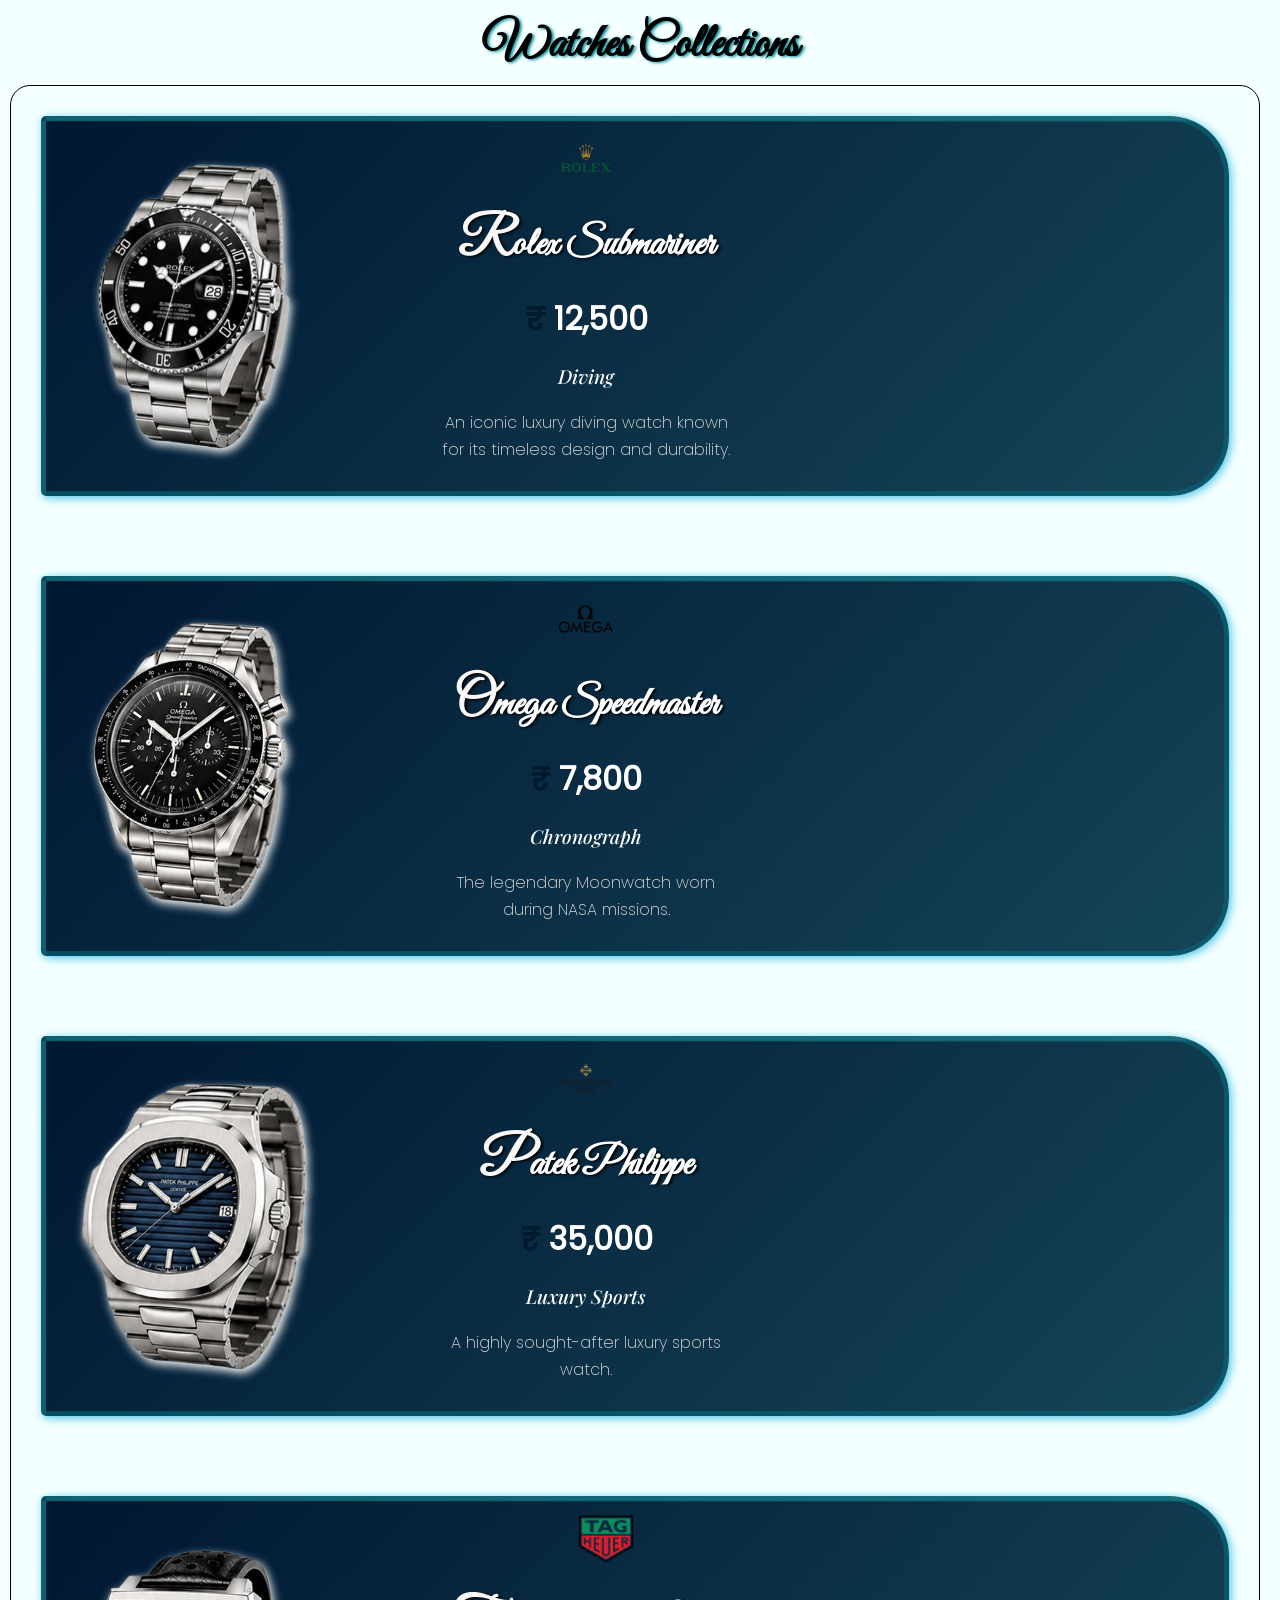
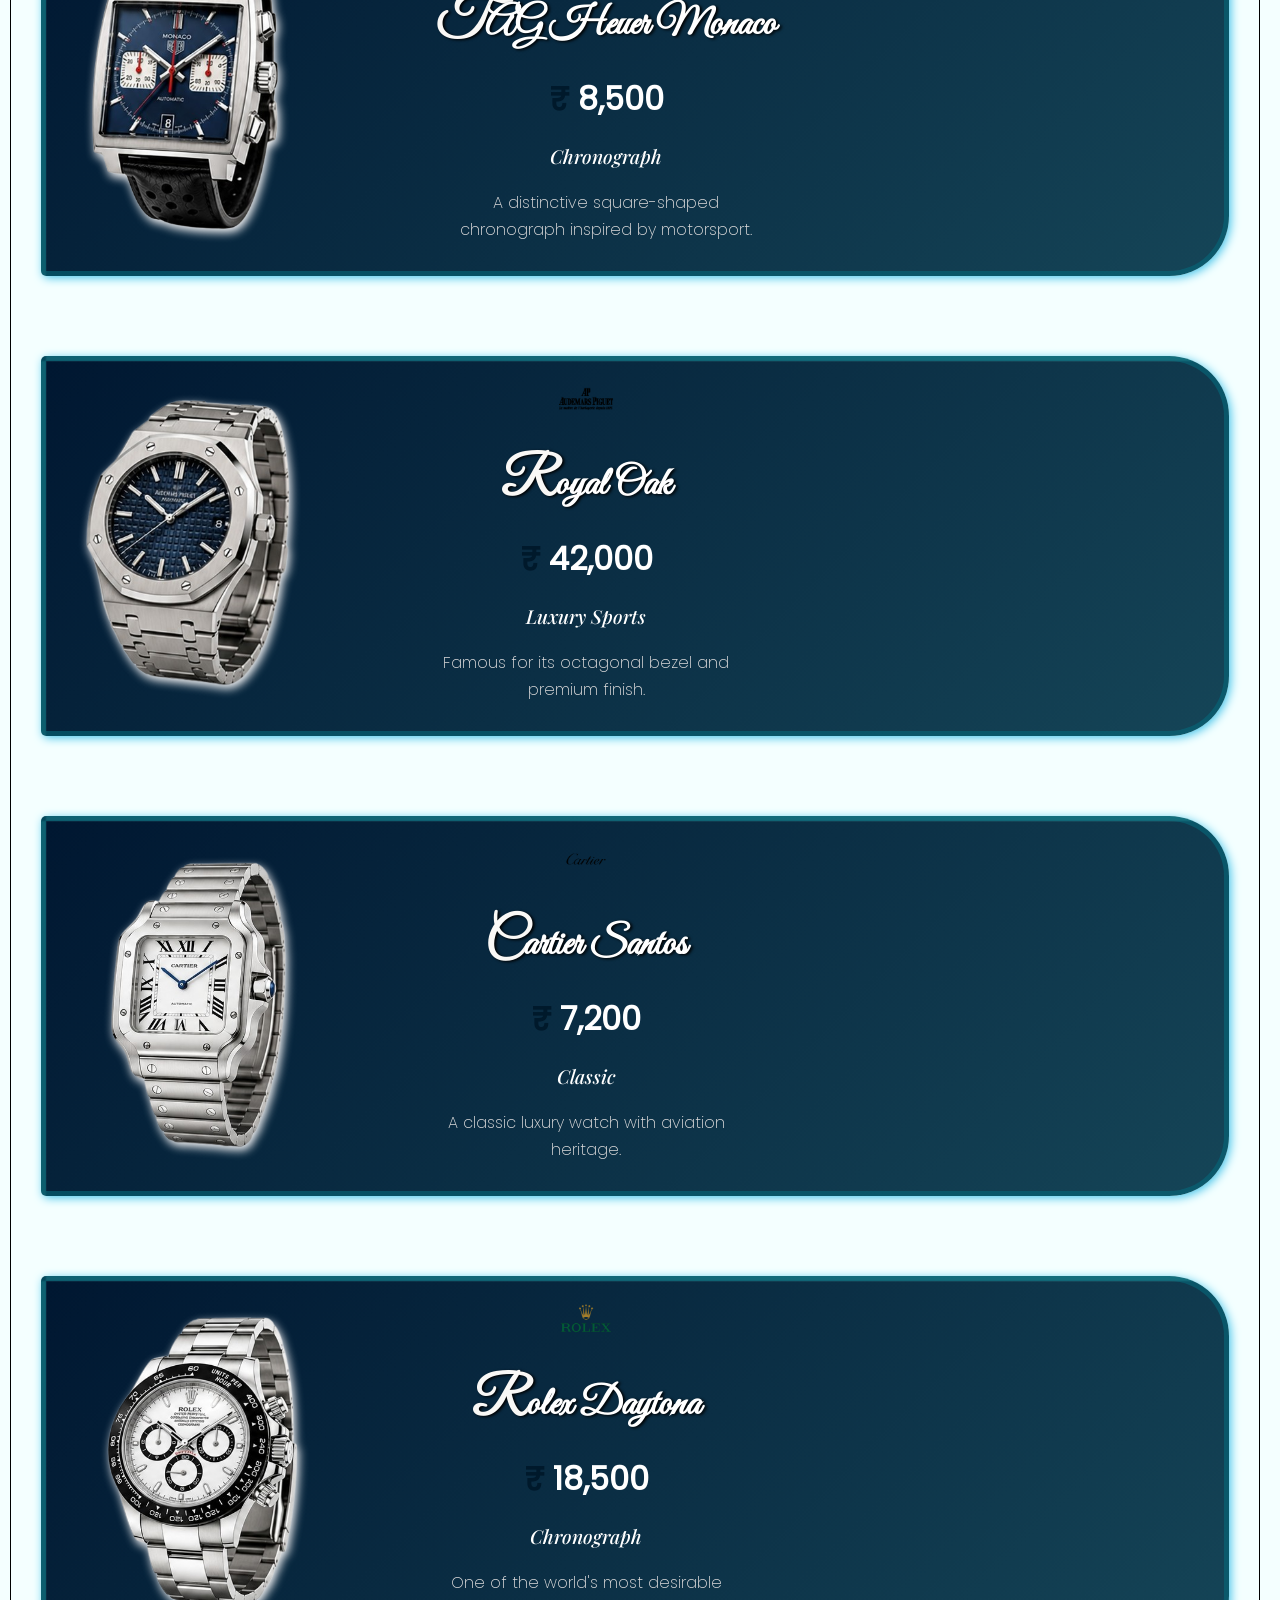
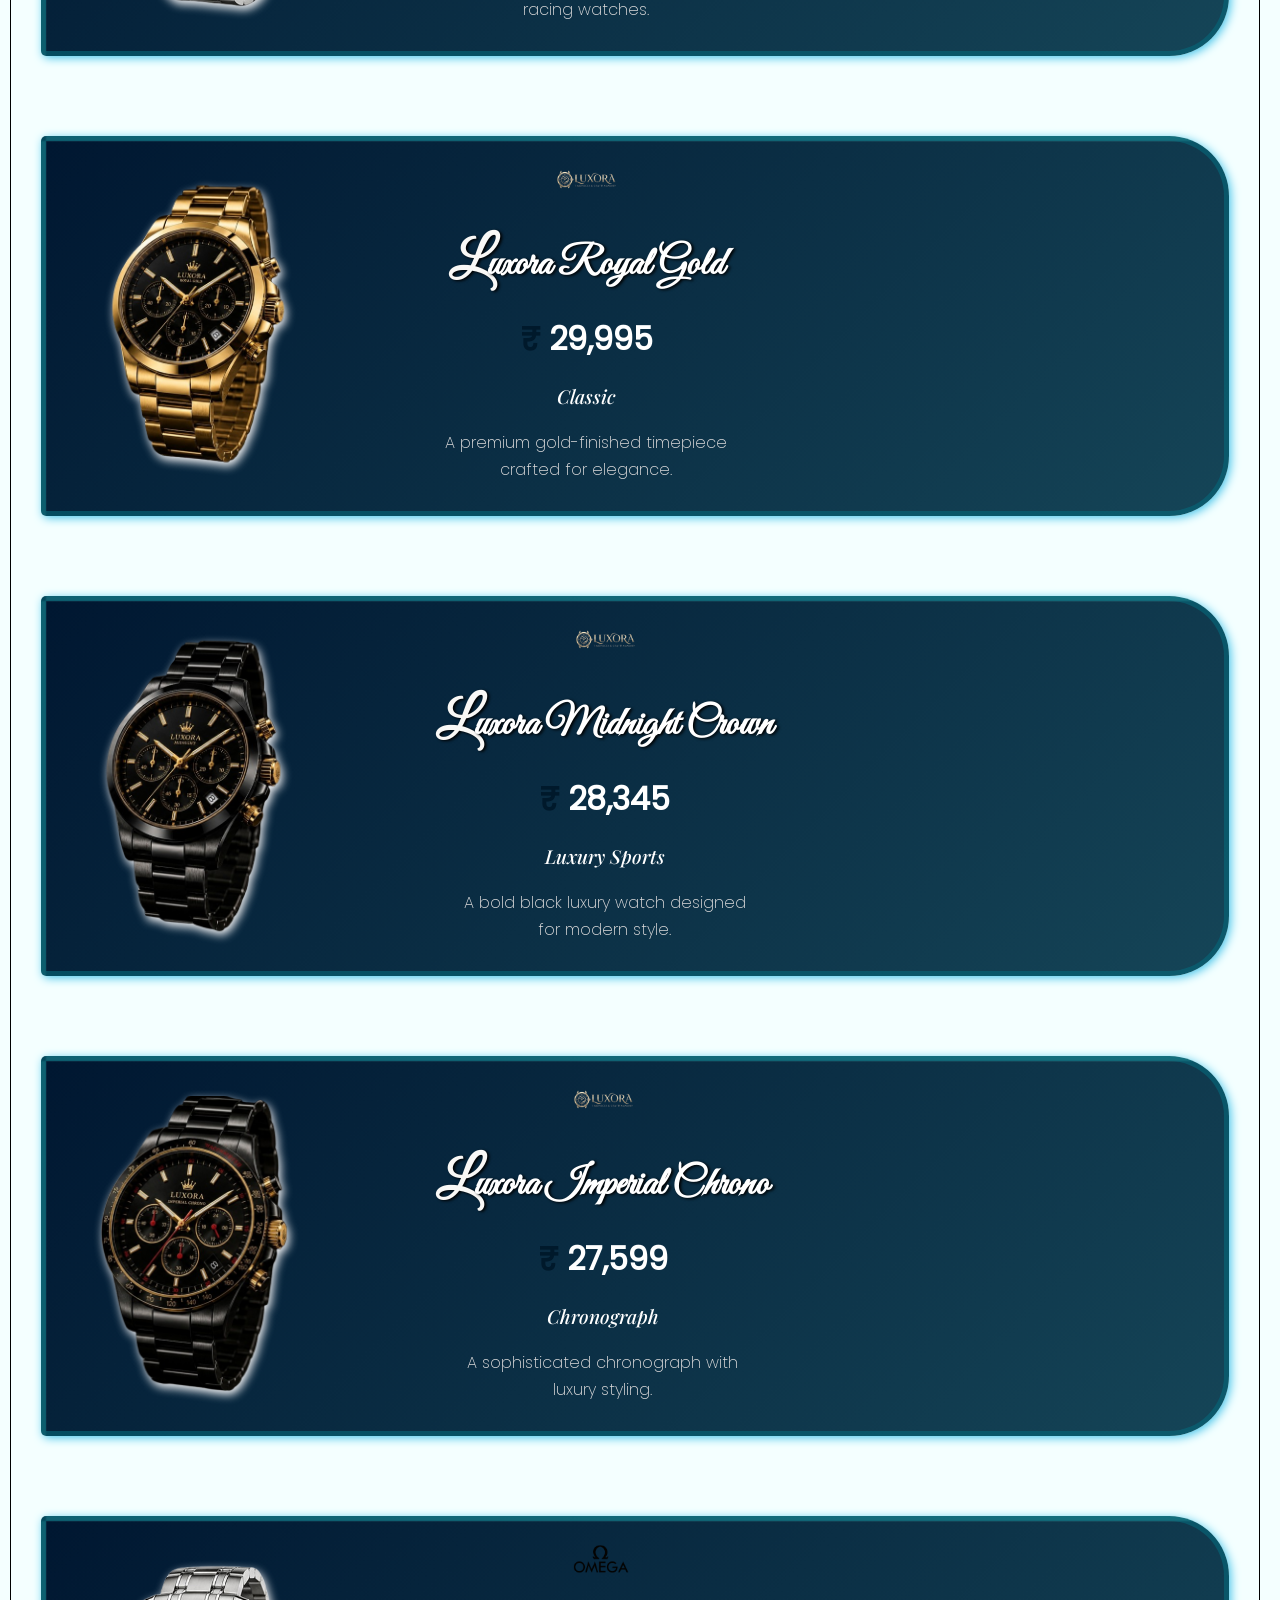
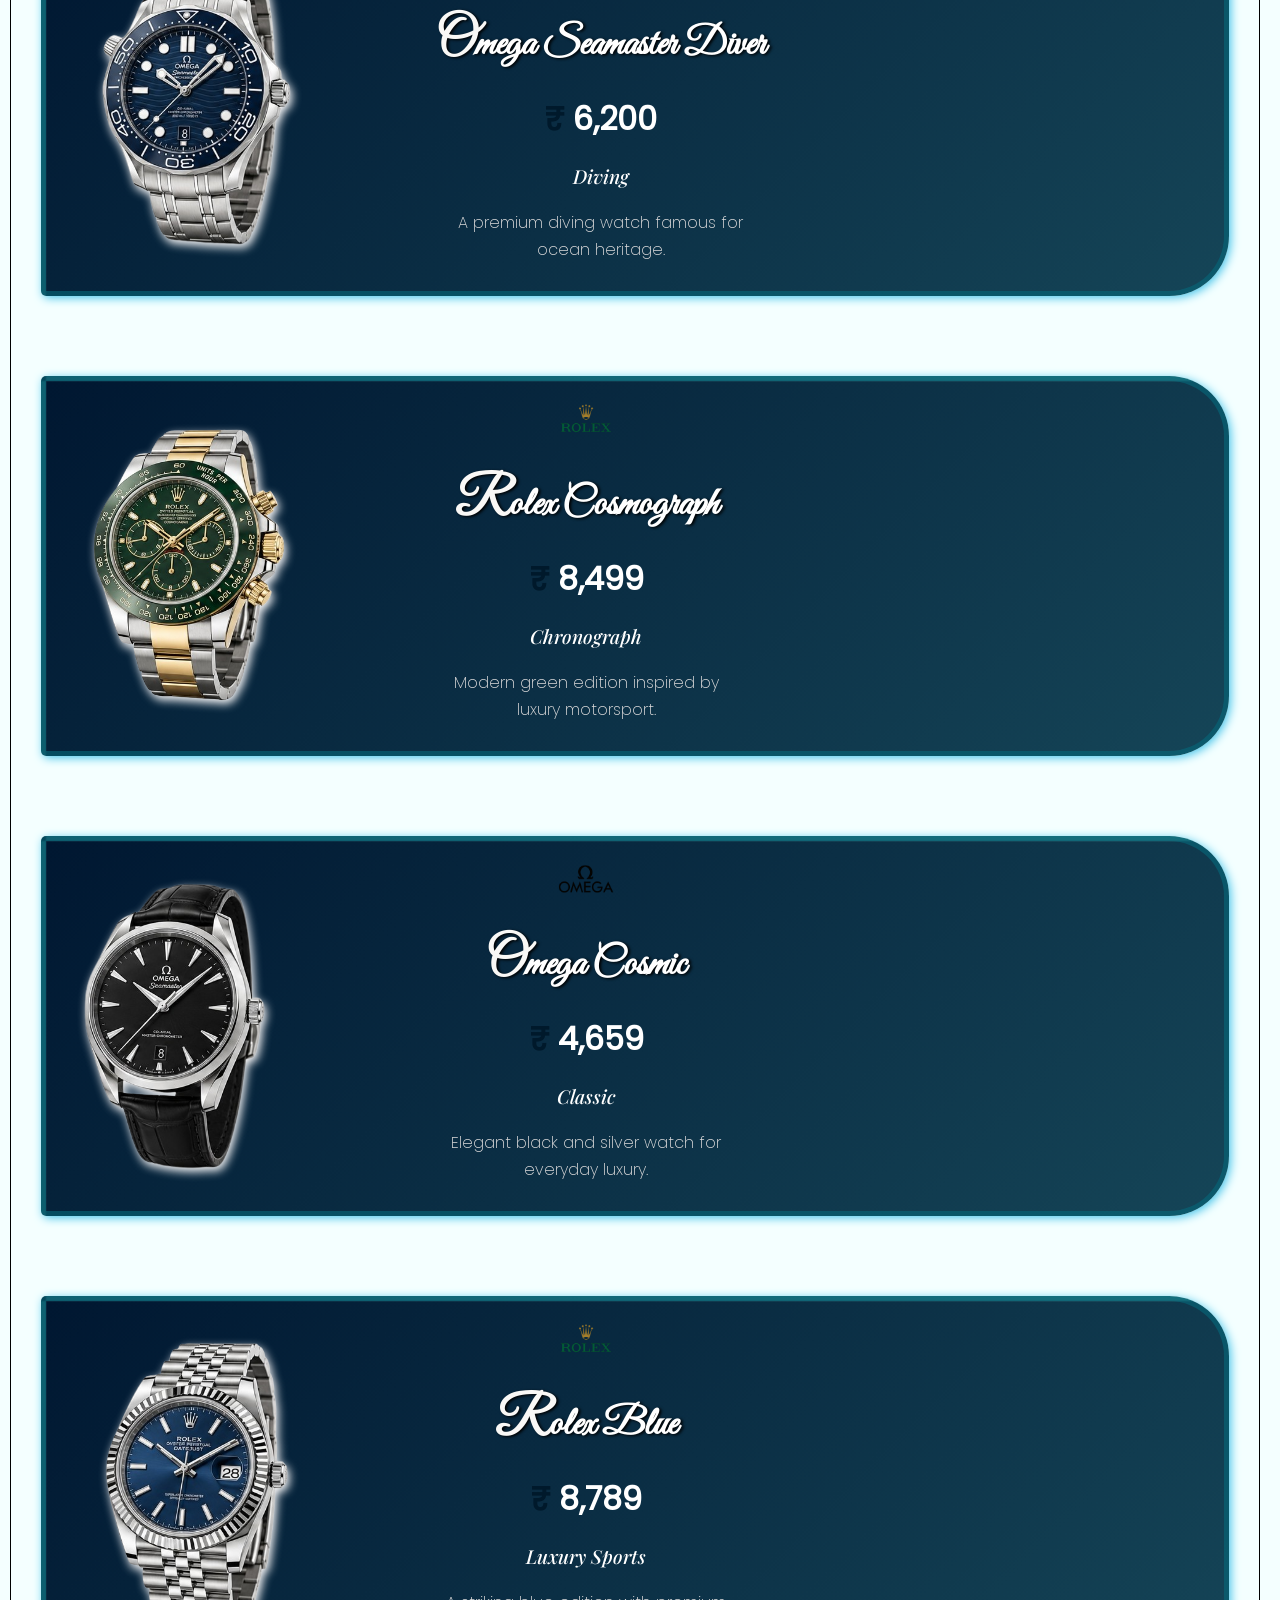
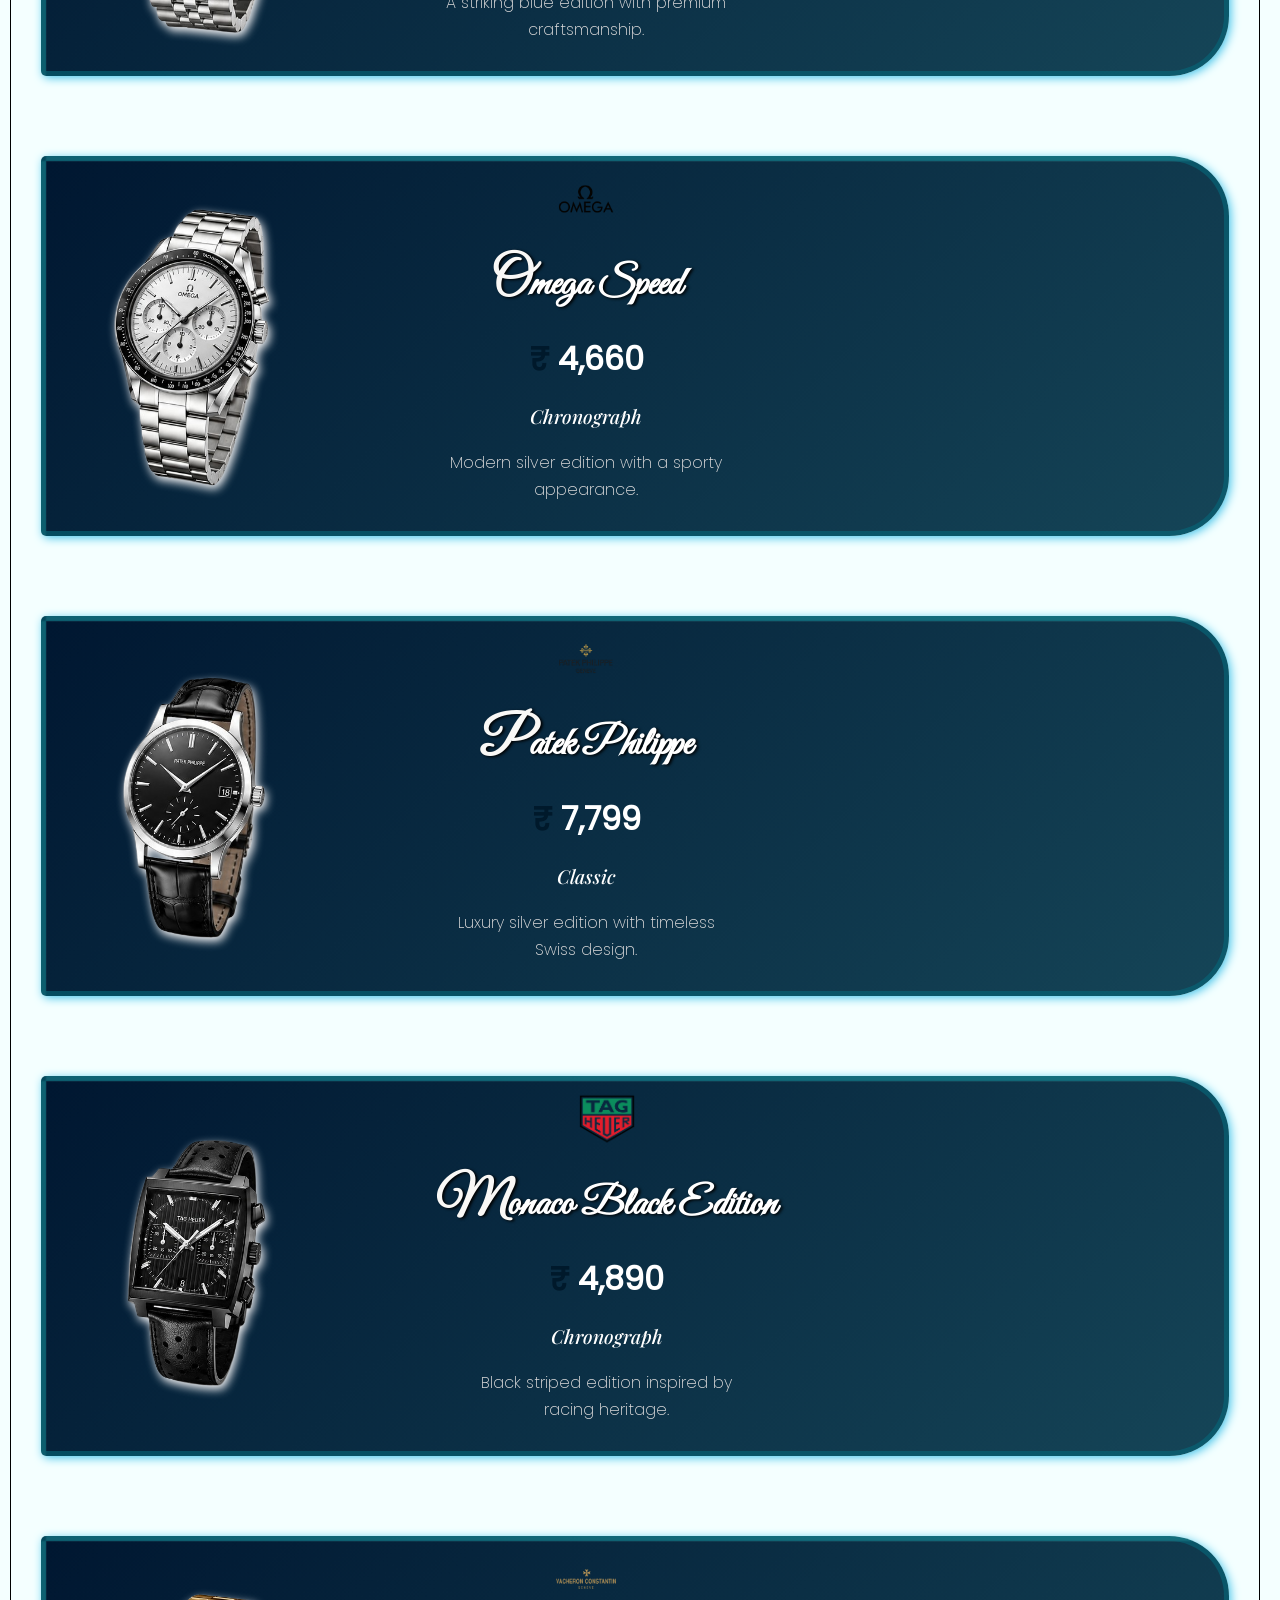
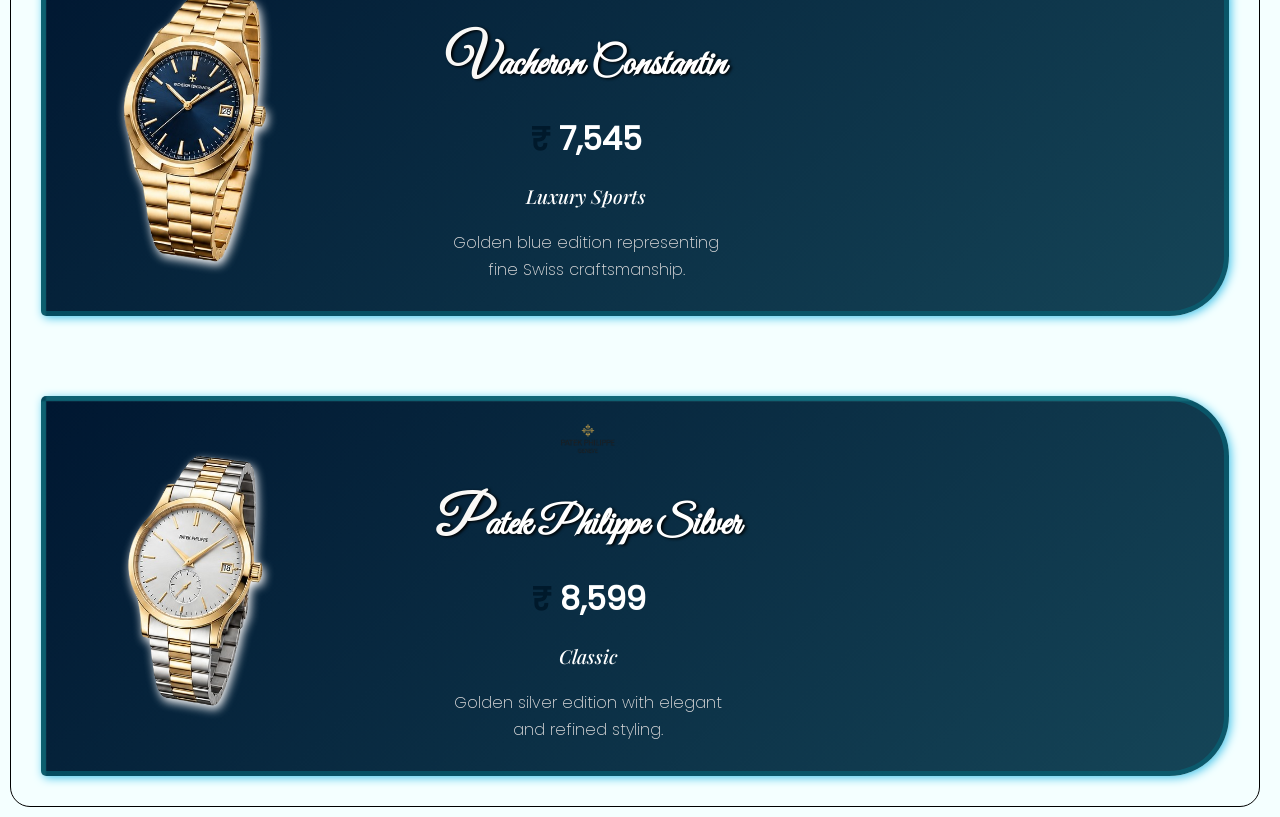
==== commit bebe1f52: "final changes done" ====
--- a/productsLists/products.html
+++ b/productsLists/products.html
@@ -1,19 +1,19 @@
-<!DOCTYPE html>
+<!doctype html>
 <html lang="en">
+
 <head>
-    <meta charset="UTF-8">
-    <meta name="viewport" content="width=device-width, initial-scale=1.0">
+    <meta charset="UTF-8" />
+    <meta name="viewport" content="width=device-width, initial-scale=1.0" />
     <title>Products Page</title>
-    <link rel="stylesheet" href="../searchBar/search.css">
+    <link rel="stylesheet" href="../searchBar/search.css" />
+</head>
 
-</head>
 <body>
     <h1 id="productHead">Watches Collections</h1>
 
-       
-            
-            <div class="productsCont" id="productsCont"></div>
+    <div class="productsCont" id="productsCont"></div>
 
     <script src="products.js"></script>
 </body>
+
 </html>
--- a/searchBar/search.css
+++ b/searchBar/search.css
@@ -9,115 +9,104 @@
 }
 
 @font-face {
-    font-family: 'Playfairs-Italic';
-    src: url(W/fonts/PlayfairDisplay-Italic-VariableFont_wght.ttf)
-}
-
-@font-face {
-    font-family: 'PlayfairDisplay';
-    src: url(/fonts/NotoSerifKannada-ExtraBold.ttf)
-}
-
-@font-face {
-    font-family: 'Playfairs-Italic';
-    src: url(/fonts/PlayfairDisplay-MediumItalic.ttf)
-}
-
-@font-face {
-    font-family: 'PoppinsBold';
-    src: url(/fonts/Poppins-ExtraBold.ttf)
-}
-
-@font-face {
-    font-family: 'PoppinsBoldItalic';
-    src: url(/fonts/Poppins-BoldItalic.ttf)
-}
-
-@font-face {
-    font-family: 'GreatVibes';
-    src: url(/fonts/GreatVibes-Regular.ttf)
-}
-
-@font-face {
-    font-family: 'PlayWrite-Regular';
-    src: url(/fonts/PlaywriteIE-Regular.ttf)
-}
-
-@font-face {
-    font-family: 'Allura-Regular';
-    src: url(/fonts/Allura-Regular.ttf)
-}
-
-@font-face {
-    font-family: 'Sekyua-Regular';
-    src: url(/fonts/Sekuya-Regular.ttf)
-}
-
-@font-face {
-    font-family: 'NotoSerif';
+    font-family: "Playfairs-Italic";
+    src: url(W/fonts/PlayfairDisplay-Italic-VariableFont_wght.ttf);
+}
+
+@font-face {
+    font-family: "PlayfairDisplay";
+    src: url(/fonts/NotoSerifKannada-ExtraBold.ttf);
+}
+
+@font-face {
+    font-family: "Playfairs-Italic";
+    src: url(/fonts/PlayfairDisplay-MediumItalic.ttf);
+}
+
+@font-face {
+    font-family: "PoppinsBold";
+    src: url(/fonts/Poppins-ExtraBold.ttf);
+}
+
+@font-face {
+    font-family: "PoppinsBoldItalic";
+    src: url(/fonts/Poppins-BoldItalic.ttf);
+}
+
+@font-face {
+    font-family: "GreatVibes";
+    src: url(/fonts/GreatVibes-Regular.ttf);
+}
+
+@font-face {
+    font-family: "PlayWrite-Regular";
+    src: url(/fonts/PlaywriteIE-Regular.ttf);
+}
+
+@font-face {
+    font-family: "Allura-Regular";
+    src: url(/fonts/Allura-Regular.ttf);
+}
+
+@font-face {
+    font-family: "Sekyua-Regular";
+    src: url(/fonts/Sekuya-Regular.ttf);
+}
+
+@font-face {
+    font-family: "NotoSerif";
     src: url(/fonts/NotoSerifKannada-VariableFont_wght.ttf);
 }
 
 @font-face {
-    font-family: 'Poppins-bold';
+    font-family: "Poppins-bold";
     src: url(/fonts/Poppins-Regular.ttf);
 }
 
 @font-face {
-    font-family: 'Thin';
+    font-family: "Thin";
     src: url(/fonts/Poppins-ExtraLight.ttf);
 }
 
 @font-face {
-    font-family: 'Poppins';
+    font-family: "Poppins";
     src: url(/fonts/Poppins-Light.ttf);
 }
 
 @font-face {
-    font-family: 'Playfair';
+    font-family: "Playfair";
     src: url(/fonts/Poppins-ExtraBoldItalic.ttf);
 }
 
-
-
-@font-face {
-    font-family: 'Poppins-Extra';
+@font-face {
+    font-family: "Poppins-Extra";
     src: url(/fonts/Poppins-Medium.ttf);
 }
 
 @font-face {
-
-    font-family: 'Poppins-Extra-Bold';
+    font-family: "Poppins-Extra-Bold";
     src: url(./fonts/Poppins-ExtraBold.ttf);
 }
 
 @font-face {
-
-    font-family: 'TrioKannada-Italic';
+    font-family: "TrioKannada-Italic";
     src: url(./fonts/TiroKannada-Italic.ttf);
 }
 
 @font-face {
-
-    font-family: 'TrioKannada-Regular';
+    font-family: "TrioKannada-Regular";
     src: url(./fonts/TiroKannada-Regular.ttf);
 }
 
 @font-face {
-
-    font-family: 'Playwrite-varaible';
+    font-family: "Playwrite-varaible";
     src: url(./fonts/PlaywriteIE-VariableFont_wght.ttf);
 }
 
 @font-face {
-
-    font-family: 'PoppinsMedium';
+    font-family: "PoppinsMedium";
     src: url(./fonts/Poppins-Medium.ttf);
 }
-
-
-
-
 
 /* Products Styles */
 
@@ -129,8 +118,6 @@
     flex-direction: column;
 }
 
-
-
 @keyframes bgFade {
     0% {
         background-position: 0% 50%;
@@ -142,8 +129,6 @@
 
     50% {
         background-position: 100% 50%;
-
-
     }
 
     75% {
@@ -153,9 +138,6 @@
     100% {
         background-position: 0% 50%;
     }
-
-
-
 }
 
 .card {
@@ -171,11 +153,10 @@
     border-radius: 5px 60px 60px 5px;
     box-shadow: 2px 2px 10px #49c5ea;
     color: white;
-    height: 350px;
+    height: 380px;
     transition: all 0.4s ease-out;
     gap: 40px;
     margin: 30px;
-    padding: 30px;
     border: 5px solid #05687a9c;
 }
 
@@ -183,7 +164,6 @@
     cursor: pointer;
 
     background: linear-gradient(135deg, #012f31, #4bdfdf, #174168);
-
 }
 
 .card div {
@@ -195,36 +175,28 @@
     flex-direction: column;
     margin: 20px 0px 0px 50px;
     /* margin-top: 20px; */
-
 }
 
 @keyframes whiteFade {
     0% {
         filter: drop-shadow(2px 4px 5px #fffdfd);
-
     }
 
     25% {
         filter: drop-shadow(2px 4px 5px #08b1ff);
-
     }
 
     50% {
         filter: drop-shadow(2px 4px 5px #f9d6d6);
-
     }
 
     75% {
         filter: drop-shadow(2px 4px 5px #efb2b2);
-
-
     }
 
     100% {
         filter: drop-shadow(2px 4px 5px #fffdfd);
-
-    }
-
+    }
 }
 
 #productImg {
@@ -234,27 +206,17 @@
     height: 300px;
     max-width: 300px;
     width: 100%;
-
-}
-
-
+}
 
 @keyframes cardFade {
     from {
         border: 2px solid #000235;
-
-
-
     }
 
     to {
         border: 3px solid #002998;
-
-
-
-    }
-}
-
+    }
+}
 
 .card div img {
     object-fit: contain;
@@ -267,25 +229,26 @@
     text-shadow: 2px 1px 3px #048f99;
     text-align: center;
     font-size: 3rem;
-    font-family: 'GreatVibes';
+    font-family: "GreatVibes";
 }
 
 .card h2 {
-    font-family: 'GreatVibes';
+    font-family: "GreatVibes";
     font-size: 2.5rem;
     text-shadow: 2px 1px 3px #000000;
-
 }
 
 .card h2::first-letter {
     font-size: 3.3rem;
+    display: none;
+
     color: #f9f8f6;
 }
 
 #pricePar {
     font-size: 2rem;
     color: #ffffff;
-    font-family: 'Poppins-bold';
+    font-family: "Poppins-bold";
     font-weight: bolder;
 }
 
@@ -294,7 +257,7 @@
 }
 
 #categoryPar {
-    font-family: 'Playfairs-Italic';
+    font-family: "Playfairs-Italic";
     font-size: 1.2rem;
 }
 
@@ -304,7 +267,7 @@
     text-align: center;
     width: 300px;
     line-height: 1.7;
-    font-family: 'Thin';
+    font-family: "Thin";
 }
 
 .removeBtn {
@@ -317,32 +280,70 @@
     background-color: #0127e7;
     border-radius: 100%;
 }
-.removeBtn:hover{
+
+.removeBtn:hover {
     cursor: pointer;
     background-color: #5873f7;
-
-
-}
-
-#cartProductImg{
+}
+
+#cartProductImg {
     object-fit: contain;
     height: 280px;
     border-radius: 30px;
     width: 100%;
     max-width: 200px;
-
-
-    
-}
-
-#cartHead{
-    font-family: 'GreatVibes';
+}
+
+#cartHead {
+    font-family: "GreatVibes";
     text-align: center;
     font-size: 2.4rem;
     margin: 10px 0px 10px 0px;
 }
-.cardContainer,.productsCont{
+
+.cardContainer,
+.productsCont {
     border: 1px solid black;
     border-radius: 20px;
     margin: 10px;
+}
+
+/* /------------------------------------------/ */
+
+@media (max-width: 568px) {
+    .productsCont {
+        margin: 0 auto;
+    }
+
+    .card {
+        display: flex;
+        gap: 20px;
+        flex-direction: column;
+        justify-content: center;
+        align-items: center;
+        width: 100%;
+        max-width: 320px;
+        margin: 20px auto;
+        padding: 0;
+        height: 700px;
+        border-radius: 20px;
+    }
+
+    .card div img {
+        width: 70px;
+    }
+
+    .card h2 {
+        font-size: 1.8rem;
+    }
+
+    #productImg {
+        height: 250px;
+        width: 250px;
+    }
+
+    .card div {
+        margin: 0 auto;
+        gap: 20px;
+    }
 }
